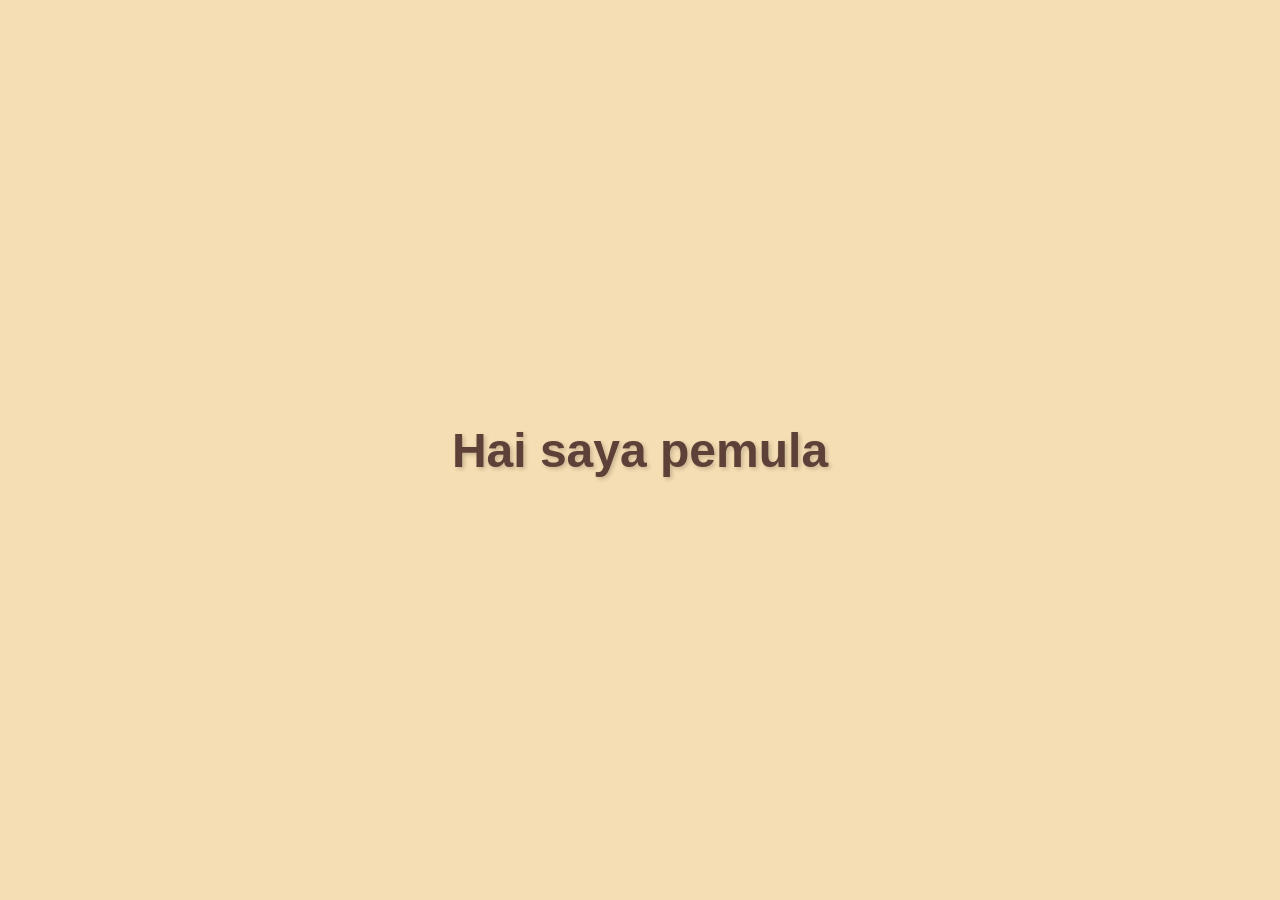
==== index.html @ 3ece633c "Add initial HTML structure with styling" ====
<!DOCTYPE html>
<html lang="id">
<head>
    <meta charset="UTF-8">
    <meta name="viewport" content="width=device-width, initial-scale=1.0">
    <title>Halaman Saya</title>
    <style>
        /* Mengatur warna latar belakang kuning pasir */
        body {
            background-color: #F5DEB3; /* Warna kuning pasir */
            font-family: Arial, sans-serif;
            display: flex;
            justify-content: center;
            align-items: center;
            height: 100vh; /* Full viewport height */
            margin: 0;
        }

        /* Gaya untuk tulisan */
        h1 {
            font-size: 3em;
            color: #5D4037; /* Warna coklat gelap agar kontras */
            text-shadow: 2px 2px 4px rgba(0,0,0,0.2);
        }
    </style>
</head>
<body>
    <h1>Hai saya pemula</h1>
</body>
</html>
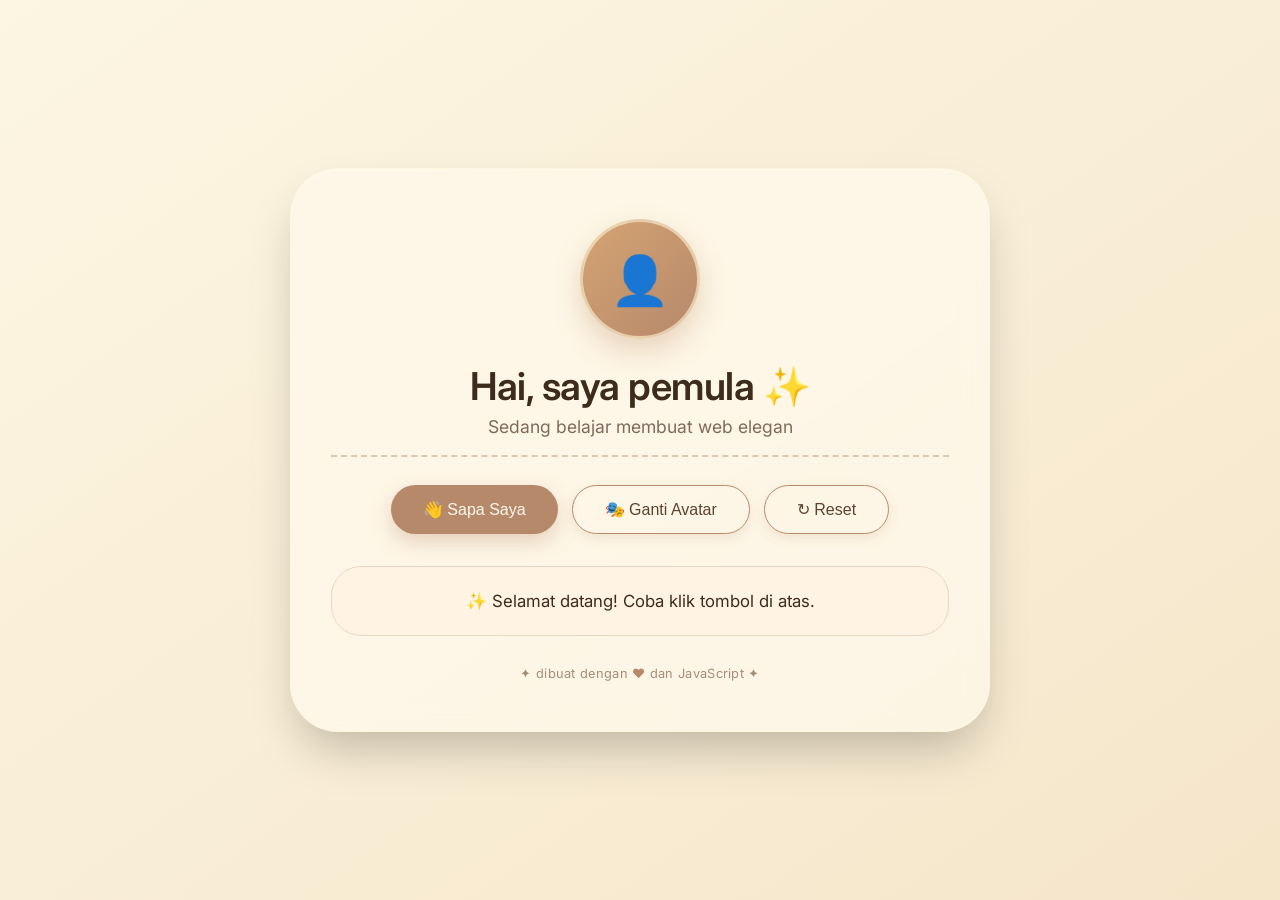
==== commit f28e2db4: "Revise index.html for portfolio presentation Updated HTML structure and styles for portfolio page." ====
--- a/index.html
+++ b/index.html
@@ -1,30 +1,252 @@
 <!DOCTYPE html>
 <html lang="id">
 <head>
-    <meta charset="UTF-8">
-    <meta name="viewport" content="width=device-width, initial-scale=1.0">
-    <title>Halaman Saya</title>
+    <meta charset="UTF-8" />
+    <meta name="viewport" content="width=device-width, initial-scale=1.0"/>
+    <title>Portofolio Saya</title>
+    <!-- Font elegan dari Google -->
+    <link href="https://fonts.googleapis.com/css2?family=Inter:opsz@14..32&display=swap" rel="stylesheet"/>
     <style>
-        /* Mengatur warna latar belakang kuning pasir */
+        /* RESET & GLOBAL */
+        * { margin: 0; padding: 0; box-sizing: border-box; }
         body {
-            background-color: #F5DEB3; /* Warna kuning pasir */
-            font-family: Arial, sans-serif;
+            font-family: 'Inter', sans-serif;
+            min-height: 100vh;
+            background: linear-gradient(145deg, #fdf6e3 0%, #f5e6ca 100%);
             display: flex;
             justify-content: center;
             align-items: center;
-            height: 100vh; /* Full viewport height */
-            margin: 0;
-        }
-
-        /* Gaya untuk tulisan */
+            padding: 20px;
+        }
+
+        /* KARTU UTAMA – elegan dengan efek kaca */
+        .card {
+            max-width: 700px;
+            width: 100%;
+            background: rgba(255, 248, 235, 0.75);
+            backdrop-filter: blur(12px);
+            -webkit-backdrop-filter: blur(12px);
+            border-radius: 48px;
+            padding: 50px 40px;
+            box-shadow: 0 25px 50px -12px rgba(0,0,0,0.25),
+                        inset 0 1px 2px rgba(255,255,240,0.6);
+            border: 1px solid rgba(255, 245, 215, 0.5);
+            text-align: center;
+            transition: transform 0.3s ease;
+        }
+        .card:hover { transform: scale(1.01); }
+
+        /* AVATAR / FOTO PROFIL */
+        .avatar {
+            width: 120px;
+            height: 120px;
+            border-radius: 50%;
+            background: linear-gradient(135deg, #d4a373, #b6896b);
+            margin: 0 auto 24px;
+            display: flex;
+            align-items: center;
+            justify-content: center;
+            font-size: 48px;
+            color: #fff;
+            box-shadow: 0 12px 28px rgba(180, 130, 90, 0.3);
+            border: 3px solid rgba(255, 245, 215, 0.6);
+            user-select: none;
+        }
+
+        /* TULISAN */
         h1 {
-            font-size: 3em;
-            color: #5D4037; /* Warna coklat gelap agar kontras */
-            text-shadow: 2px 2px 4px rgba(0,0,0,0.2);
+            font-size: 2.4rem;
+            font-weight: 600;
+            color: #3d2c1b;
+            letter-spacing: -0.5px;
+            margin-bottom: 6px;
+        }
+        .subtitle {
+            font-size: 1.1rem;
+            color: #7f6b58;
+            font-weight: 400;
+            margin-bottom: 28px;
+            border-bottom: 2px dashed #dcc7b0;
+            padding-bottom: 18px;
+        }
+
+        /* TOMBOL INTERAKTIF */
+        .btn-group {
+            display: flex;
+            flex-wrap: wrap;
+            gap: 14px;
+            justify-content: center;
+            margin-top: 10px;
+        }
+        .btn {
+            padding: 14px 32px;
+            border: none;
+            border-radius: 60px;
+            background: #dcc7b0;
+            color: #3d2c1b;
+            font-weight: 500;
+            font-size: 1rem;
+            cursor: pointer;
+            transition: all 0.25s ease;
+            box-shadow: 0 4px 12px rgba(160, 120, 80, 0.15);
+            flex: 0 1 auto;
+        }
+        .btn-primary {
+            background: #b6896b;
+            color: #fef8ed;
+            box-shadow: 0 8px 20px rgba(182, 137, 107, 0.35);
+        }
+        .btn-primary:hover {
+            background: #a07458;
+            transform: translateY(-3px);
+            box-shadow: 0 14px 28px rgba(160, 120, 80, 0.25);
+        }
+        .btn-outline {
+            background: transparent;
+            border: 1.5px solid #b6896b;
+            color: #5d4230;
+        }
+        .btn-outline:hover {
+            background: #b6896b;
+            color: #fff;
+            transform: translateY(-3px);
+        }
+
+        /* AREA RESPONS JAVASCRIPT */
+        .response-box {
+            margin-top: 32px;
+            padding: 18px 24px;
+            background: rgba(255, 242, 225, 0.6);
+            border-radius: 30px;
+            border: 1px solid #e9d6c0;
+            min-height: 70px;
+            display: flex;
+            align-items: center;
+            justify-content: center;
+            font-size: 1.05rem;
+            color: #3d2c1b;
+            transition: all 0.3s ease;
+        }
+        .response-box.highlight {
+            background: #ebd5bc;
+            border-color: #b6896b;
+            box-shadow: inset 0 2px 8px rgba(0,0,0,0.04);
+        }
+
+        /* FOOTER */
+        .footer {
+            margin-top: 30px;
+            font-size: 0.8rem;
+            color: #a58d78;
+            letter-spacing: 0.3px;
+        }
+
+        /* RESPONSIVE */
+        @media (max-width: 480px) {
+            .card { padding: 32px 20px; }
+            h1 { font-size: 1.8rem; }
+            .btn { width: 100%; }
         }
     </style>
 </head>
 <body>
-    <h1>Hai saya pemula</h1>
+
+<div class="card">
+    <!-- Avatar dengan inisial -->
+    <div class="avatar" id="avatar">👤</div>
+
+    <h1>Hai, saya pemula ✨</h1>
+    <div class="subtitle">Sedang belajar membuat web elegan</div>
+
+    <!-- Tombol – aksi JavaScript -->
+    <div class="btn-group">
+        <button class="btn btn-primary" id="sapaBtn">👋 Sapa Saya</button>
+        <button class="btn btn-outline" id="ubahAvatarBtn">🎭 Ganti Avatar</button>
+        <button class="btn btn-outline" id="resetBtn">↻ Reset</button>
+    </div>
+
+    <!-- Kotak respons dari JavaScript -->
+    <div class="response-box" id="responseBox">
+        Klik tombol di atas untuk interaksi
+    </div>
+
+    <div class="footer">
+        ✦ dibuat dengan <span style="color:#b6896b;">❤</span> dan JavaScript ✦
+    </div>
+</div>
+
+<script>
+    // ============================================================
+    //  JAVASCRIPT ELEGAN – semua interaksi di sini
+    // ============================================================
+
+    // Ambil elemen DOM
+    const avatar = document.getElementById('avatar');
+    const responseBox = document.getElementById('responseBox');
+    const sapaBtn = document.getElementById('sapaBtn');
+    const ubahAvatarBtn = document.getElementById('ubahAvatarBtn');
+    const resetBtn = document.getElementById('resetBtn');
+
+    // Data avatar (emoji)
+    const avatarList = ['👤', '😊', '🚀', '🌟', '🎨', '🧑‍💻', '🌈', '🦄'];
+    let avatarIndex = 0;
+
+    // Fungsi untuk menulis respons dengan efek elegan
+    function setResponse(text, isHighlight = true) {
+        responseBox.textContent = text;
+        if (isHighlight) {
+            responseBox.classList.add('highlight');
+        } else {
+            responseBox.classList.remove('highlight');
+        }
+    }
+
+    // ---- 1. Tombol Sapa ----
+    sapaBtn.addEventListener('click', function() {
+        const jam = new Date().getHours();
+        let sapaan = 'Halo!';
+        if (jam < 10) sapaan = 'Selamat pagi ☀️';
+        else if (jam < 15) sapaan = 'Selamat siang 🌤️';
+        else if (jam < 19) sapaan = 'Selamat sore 🌅';
+        else sapaan = 'Selamat malam 🌙';
+
+        setResponse(`${sapaan}! Senang berkenalan denganmu. Terus belajar ya! 💪`);
+    });
+
+    // ---- 2. Ganti Avatar ----
+    ubahAvatarBtn.addEventListener('click', function() {
+        avatarIndex = (avatarIndex + 1) % avatarList.length;
+        avatar.textContent = avatarList[avatarIndex];
+        setResponse(`Avatar berubah menjadi ${avatarList[avatarIndex]} ✨`, true);
+    });
+
+    // ---- 3. Reset ----
+    resetBtn.addEventListener('click', function() {
+        avatar.textContent = '👤';
+        avatarIndex = 0;
+        setResponse('Kembali ke awal. Klik tombol lain untuk interaksi.', false);
+        // Hilangkan highlight setelah 2 detik
+        setTimeout(() => {
+            responseBox.classList.remove('highlight');
+        }, 2000);
+    });
+
+    // Efek tambahan: saat hover tombol, responseBox kasih feedback halus
+    // (opsional) – biar makin elegan
+    document.querySelectorAll('.btn').forEach(btn => {
+        btn.addEventListener('mouseenter', function() {
+            this.style.transition = 'all 0.2s';
+        });
+    });
+
+    // Tampilkan pesan selamat datang saat halaman dimuat
+    window.addEventListener('load', function() {
+        setResponse('✨ Selamat datang! Coba klik tombol di atas.', false);
+        setTimeout(() => {
+            responseBox.classList.remove('highlight');
+        }, 1500);
+    });
+</script>
+
 </body>
 </html>
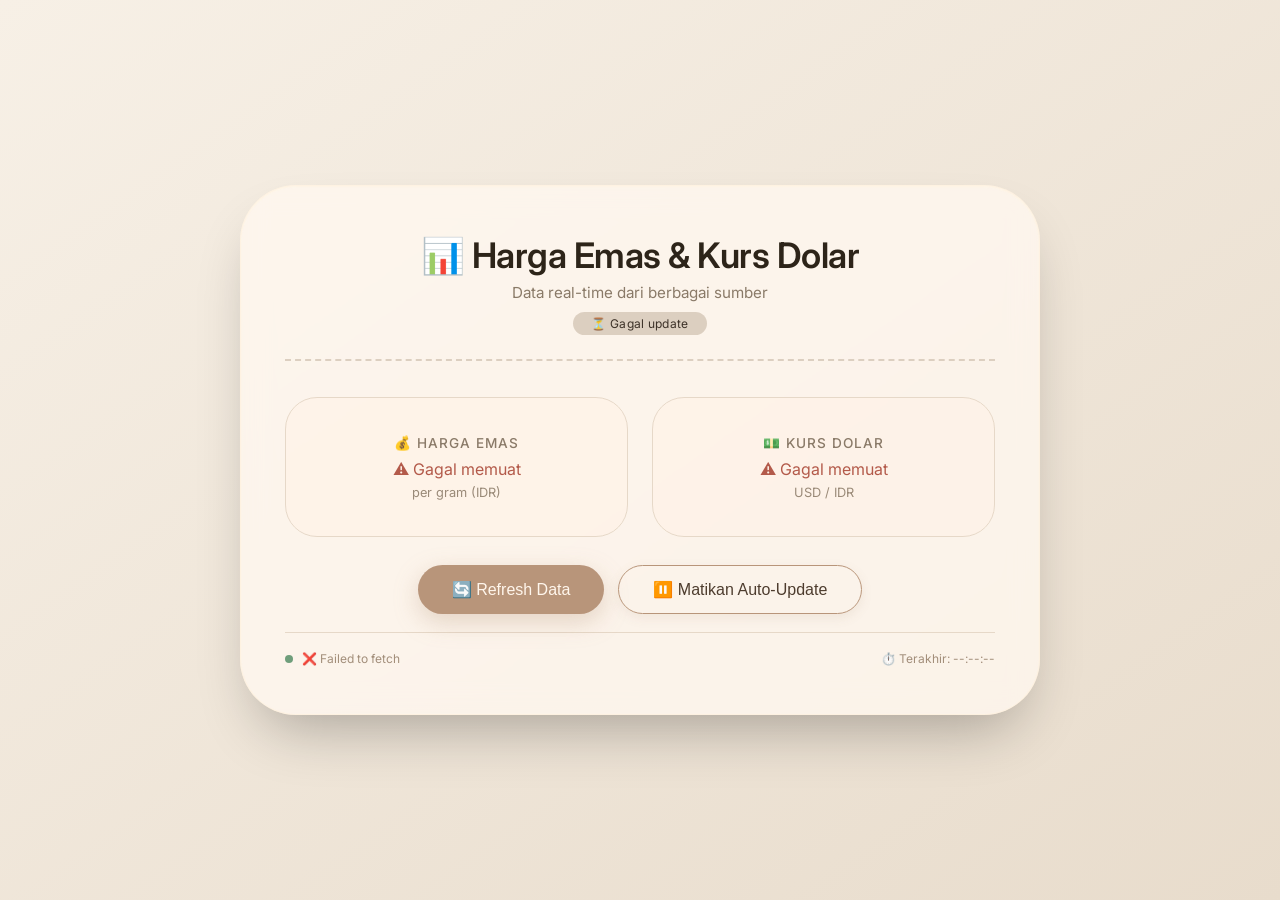
==== commit 5d4a4cf4: "Update index.html" ====
--- a/index.html
+++ b/index.html
@@ -2,251 +2,478 @@
 <html lang="id">
 <head>
     <meta charset="UTF-8" />
-    <meta name="viewport" content="width=device-width, initial-scale=1.0"/>
-    <title>Portofolio Saya</title>
-    <!-- Font elegan dari Google -->
-    <link href="https://fonts.googleapis.com/css2?family=Inter:opsz@14..32&display=swap" rel="stylesheet"/>
+    <meta name="viewport" content="width=device-width, initial-scale=1.0" />
+    <title>Harga Emas & Kurs Dolar</title>
+    <link href="https://fonts.googleapis.com/css2?family=Inter:opsz@14..32&display=swap" rel="stylesheet" />
     <style>
-        /* RESET & GLOBAL */
-        * { margin: 0; padding: 0; box-sizing: border-box; }
+        /* ===== RESET & GLOBAL ===== */
+        * {
+            margin: 0;
+            padding: 0;
+            box-sizing: border-box;
+        }
+
         body {
             font-family: 'Inter', sans-serif;
             min-height: 100vh;
-            background: linear-gradient(145deg, #fdf6e3 0%, #f5e6ca 100%);
+            background: linear-gradient(145deg, #f7f0e6 0%, #e8dccc 100%);
             display: flex;
             justify-content: center;
             align-items: center;
-            padding: 20px;
-        }
-
-        /* KARTU UTAMA – elegan dengan efek kaca */
+            padding: 24px;
+        }
+
+        /* ===== KARTU UTAMA ===== */
         .card {
-            max-width: 700px;
+            max-width: 800px;
             width: 100%;
-            background: rgba(255, 248, 235, 0.75);
-            backdrop-filter: blur(12px);
-            -webkit-backdrop-filter: blur(12px);
-            border-radius: 48px;
-            padding: 50px 40px;
-            box-shadow: 0 25px 50px -12px rgba(0,0,0,0.25),
-                        inset 0 1px 2px rgba(255,255,240,0.6);
-            border: 1px solid rgba(255, 245, 215, 0.5);
+            background: rgba(255, 248, 240, 0.78);
+            backdrop-filter: blur(14px);
+            -webkit-backdrop-filter: blur(14px);
+            border-radius: 56px;
+            padding: 48px 44px;
+            box-shadow: 0 30px 60px -20px rgba(0, 0, 0, 0.3),
+                        inset 0 1px 2px rgba(255, 245, 225, 0.7);
+            border: 1px solid rgba(255, 240, 215, 0.5);
+            transition: transform 0.35s ease;
+        }
+
+        .card:hover {
+            transform: scale(1.005);
+        }
+
+        /* ===== HEADER ===== */
+        .header {
             text-align: center;
-            transition: transform 0.3s ease;
-        }
-        .card:hover { transform: scale(1.01); }
-
-        /* AVATAR / FOTO PROFIL */
-        .avatar {
-            width: 120px;
-            height: 120px;
-            border-radius: 50%;
-            background: linear-gradient(135deg, #d4a373, #b6896b);
-            margin: 0 auto 24px;
+            margin-bottom: 36px;
+            border-bottom: 2px dashed #dccfc0;
+            padding-bottom: 24px;
+        }
+
+        .header h1 {
+            font-size: 2.2rem;
+            font-weight: 600;
+            color: #2d2419;
+            letter-spacing: -0.5px;
+        }
+
+        .header p {
+            color: #8a7a68;
+            font-size: 0.95rem;
+            margin-top: 6px;
+        }
+
+        .badge-update {
+            display: inline-block;
+            margin-top: 10px;
+            background: #dccfc0;
+            padding: 4px 18px;
+            border-radius: 40px;
+            font-size: 0.75rem;
+            color: #3d3228;
+            letter-spacing: 0.3px;
+        }
+
+        /* ===== GRID DATA ===== */
+        .grid-data {
+            display: grid;
+            grid-template-columns: 1fr 1fr;
+            gap: 24px;
+            margin-bottom: 28px;
+        }
+
+        .data-box {
+            background: rgba(255, 242, 230, 0.5);
+            border-radius: 32px;
+            padding: 28px 22px;
+            border: 1px solid #e6d8c8;
+            text-align: center;
+            transition: all 0.3s ease;
+            min-height: 140px;
             display: flex;
-            align-items: center;
+            flex-direction: column;
             justify-content: center;
-            font-size: 48px;
-            color: #fff;
-            box-shadow: 0 12px 28px rgba(180, 130, 90, 0.3);
-            border: 3px solid rgba(255, 245, 215, 0.6);
-            user-select: none;
-        }
-
-        /* TULISAN */
-        h1 {
-            font-size: 2.4rem;
-            font-weight: 600;
-            color: #3d2c1b;
-            letter-spacing: -0.5px;
-            margin-bottom: 6px;
-        }
-        .subtitle {
-            font-size: 1.1rem;
-            color: #7f6b58;
+        }
+
+        .data-box:hover {
+            background: rgba(255, 242, 230, 0.8);
+            border-color: #c4b09c;
+            transform: translateY(-4px);
+            box-shadow: 0 12px 28px rgba(160, 130, 100, 0.12);
+        }
+
+        .data-label {
+            font-size: 0.85rem;
+            text-transform: uppercase;
+            letter-spacing: 1px;
+            color: #8a7a68;
+            margin-bottom: 8px;
+            font-weight: 500;
+        }
+
+        .data-value {
+            font-size: 2.1rem;
+            font-weight: 700;
+            color: #2d2419;
+            transition: all 0.3s;
+        }
+
+        .data-value.loading {
+            opacity: 0.4;
+            animation: pulse 1.2s infinite;
+        }
+
+        .data-value.error {
+            color: #b35a4a;
+            font-size: 1rem;
             font-weight: 400;
-            margin-bottom: 28px;
-            border-bottom: 2px dashed #dcc7b0;
-            padding-bottom: 18px;
-        }
-
-        /* TOMBOL INTERAKTIF */
+        }
+
+        .data-sub {
+            font-size: 0.8rem;
+            color: #9a8a78;
+            margin-top: 6px;
+        }
+
+        /* ===== TOMBOL ===== */
         .btn-group {
             display: flex;
+            gap: 14px;
             flex-wrap: wrap;
-            gap: 14px;
             justify-content: center;
-            margin-top: 10px;
-        }
+            margin: 6px 0 18px;
+        }
+
         .btn {
-            padding: 14px 32px;
+            padding: 14px 34px;
             border: none;
             border-radius: 60px;
-            background: #dcc7b0;
-            color: #3d2c1b;
             font-weight: 500;
             font-size: 1rem;
             cursor: pointer;
             transition: all 0.25s ease;
-            box-shadow: 0 4px 12px rgba(160, 120, 80, 0.15);
+            background: #dccfc0;
+            color: #2d2419;
+            box-shadow: 0 4px 12px rgba(140, 110, 80, 0.1);
             flex: 0 1 auto;
         }
+
         .btn-primary {
-            background: #b6896b;
-            color: #fef8ed;
-            box-shadow: 0 8px 20px rgba(182, 137, 107, 0.35);
-        }
+            background: #b8957a;
+            color: #fff6ec;
+            box-shadow: 0 8px 24px rgba(184, 149, 122, 0.35);
+        }
+
         .btn-primary:hover {
-            background: #a07458;
+            background: #a07f67;
             transform: translateY(-3px);
-            box-shadow: 0 14px 28px rgba(160, 120, 80, 0.25);
-        }
+            box-shadow: 0 14px 32px rgba(160, 120, 90, 0.25);
+        }
+
         .btn-outline {
             background: transparent;
-            border: 1.5px solid #b6896b;
-            color: #5d4230;
-        }
+            border: 1.5px solid #b8957a;
+            color: #4d3c2e;
+        }
+
         .btn-outline:hover {
-            background: #b6896b;
-            color: #fff;
+            background: #b8957a;
+            color: #fff6ec;
             transform: translateY(-3px);
         }
 
-        /* AREA RESPONS JAVASCRIPT */
-        .response-box {
-            margin-top: 32px;
-            padding: 18px 24px;
-            background: rgba(255, 242, 225, 0.6);
-            border-radius: 30px;
-            border: 1px solid #e9d6c0;
-            min-height: 70px;
+        /* ===== STATUS BAR ===== */
+        .status-bar {
             display: flex;
+            justify-content: space-between;
             align-items: center;
-            justify-content: center;
-            font-size: 1.05rem;
-            color: #3d2c1b;
-            transition: all 0.3s ease;
-        }
-        .response-box.highlight {
-            background: #ebd5bc;
-            border-color: #b6896b;
-            box-shadow: inset 0 2px 8px rgba(0,0,0,0.04);
-        }
-
-        /* FOOTER */
-        .footer {
-            margin-top: 30px;
-            font-size: 0.8rem;
-            color: #a58d78;
-            letter-spacing: 0.3px;
-        }
-
-        /* RESPONSIVE */
-        @media (max-width: 480px) {
-            .card { padding: 32px 20px; }
-            h1 { font-size: 1.8rem; }
-            .btn { width: 100%; }
+            font-size: 0.75rem;
+            color: #a28e7a;
+            border-top: 1px solid #e6d8c8;
+            padding-top: 18px;
+            margin-top: 4px;
+            flex-wrap: wrap;
+            gap: 8px;
+        }
+
+        .status-dot {
+            display: inline-block;
+            width: 8px;
+            height: 8px;
+            border-radius: 50%;
+            background: #6f9e7b;
+            margin-right: 6px;
+            animation: blink 1.6s infinite;
+        }
+
+        /* ===== ANIMASI ===== */
+        @keyframes pulse {
+            0%, 100% { opacity: 0.4; }
+            50% { opacity: 0.8; }
+        }
+
+        @keyframes blink {
+            0%, 100% { opacity: 1; }
+            50% { opacity: 0.25; }
+        }
+
+        /* ===== RESPONSIVE ===== */
+        @media (max-width: 600px) {
+            .card {
+                padding: 32px 20px;
+                border-radius: 36px;
+            }
+            .header h1 {
+                font-size: 1.6rem;
+            }
+            .grid-data {
+                grid-template-columns: 1fr;
+                gap: 16px;
+            }
+            .data-value {
+                font-size: 1.7rem;
+            }
+            .btn {
+                width: 100%;
+                padding: 14px 20px;
+            }
+            .status-bar {
+                flex-direction: column;
+                align-items: flex-start;
+                gap: 4px;
+            }
+        }
+
+        @media (max-width: 400px) {
+            .card {
+                padding: 24px 16px;
+            }
+            .data-box {
+                padding: 20px 16px;
+                min-height: 110px;
+            }
+            .data-value {
+                font-size: 1.4rem;
+            }
         }
     </style>
 </head>
 <body>
 
-<div class="card">
-    <!-- Avatar dengan inisial -->
-    <div class="avatar" id="avatar">👤</div>
-
-    <h1>Hai, saya pemula ✨</h1>
-    <div class="subtitle">Sedang belajar membuat web elegan</div>
-
-    <!-- Tombol – aksi JavaScript -->
-    <div class="btn-group">
-        <button class="btn btn-primary" id="sapaBtn">👋 Sapa Saya</button>
-        <button class="btn btn-outline" id="ubahAvatarBtn">🎭 Ganti Avatar</button>
-        <button class="btn btn-outline" id="resetBtn">↻ Reset</button>
+    <div class="card">
+
+        <!-- ===== HEADER ===== -->
+        <div class="header">
+            <h1>📊 Harga Emas & Kurs Dolar</h1>
+            <p>Data real-time dari berbagai sumber</p>
+            <span class="badge-update" id="lastUpdate">⏳ Memuat data...</span>
+        </div>
+
+        <!-- ===== GRID DATA ===== -->
+        <div class="grid-data">
+            <!-- Emas -->
+            <div class="data-box">
+                <div class="data-label">💰 Harga Emas</div>
+                <div class="data-value loading" id="emasValue">Memuat...</div>
+                <div class="data-sub" id="emasSub">per gram (IDR)</div>
+            </div>
+
+            <!-- Dolar -->
+            <div class="data-box">
+                <div class="data-label">💵 Kurs Dolar</div>
+                <div class="data-value loading" id="dolarValue">Memuat...</div>
+                <div class="data-sub" id="dolarSub">USD / IDR</div>
+            </div>
+        </div>
+
+        <!-- ===== TOMBOL ===== -->
+        <div class="btn-group">
+            <button class="btn btn-primary" id="refreshBtn">🔄 Refresh Data</button>
+            <button class="btn btn-outline" id="toggleAutoBtn">⏸️ Matikan Auto-Update</button>
+        </div>
+
+        <!-- ===== STATUS BAR ===== -->
+        <div class="status-bar">
+            <span>
+                <span class="status-dot"></span>
+                <span id="statusText">Siap mengambil data...</span>
+            </span>
+            <span id="timestampDisplay">⏱️ Terakhir: --:--:--</span>
+        </div>
+
     </div>
 
-    <!-- Kotak respons dari JavaScript -->
-    <div class="response-box" id="responseBox">
-        Klik tombol di atas untuk interaksi
-    </div>
-
-    <div class="footer">
-        ✦ dibuat dengan <span style="color:#b6896b;">❤</span> dan JavaScript ✦
-    </div>
-</div>
-
-<script>
-    // ============================================================
-    //  JAVASCRIPT ELEGAN – semua interaksi di sini
-    // ============================================================
-
-    // Ambil elemen DOM
-    const avatar = document.getElementById('avatar');
-    const responseBox = document.getElementById('responseBox');
-    const sapaBtn = document.getElementById('sapaBtn');
-    const ubahAvatarBtn = document.getElementById('ubahAvatarBtn');
-    const resetBtn = document.getElementById('resetBtn');
-
-    // Data avatar (emoji)
-    const avatarList = ['👤', '😊', '🚀', '🌟', '🎨', '🧑‍💻', '🌈', '🦄'];
-    let avatarIndex = 0;
-
-    // Fungsi untuk menulis respons dengan efek elegan
-    function setResponse(text, isHighlight = true) {
-        responseBox.textContent = text;
-        if (isHighlight) {
-            responseBox.classList.add('highlight');
-        } else {
-            responseBox.classList.remove('highlight');
-        }
-    }
-
-    // ---- 1. Tombol Sapa ----
-    sapaBtn.addEventListener('click', function() {
-        const jam = new Date().getHours();
-        let sapaan = 'Halo!';
-        if (jam < 10) sapaan = 'Selamat pagi ☀️';
-        else if (jam < 15) sapaan = 'Selamat siang 🌤️';
-        else if (jam < 19) sapaan = 'Selamat sore 🌅';
-        else sapaan = 'Selamat malam 🌙';
-
-        setResponse(`${sapaan}! Senang berkenalan denganmu. Terus belajar ya! 💪`);
-    });
-
-    // ---- 2. Ganti Avatar ----
-    ubahAvatarBtn.addEventListener('click', function() {
-        avatarIndex = (avatarIndex + 1) % avatarList.length;
-        avatar.textContent = avatarList[avatarIndex];
-        setResponse(`Avatar berubah menjadi ${avatarList[avatarIndex]} ✨`, true);
-    });
-
-    // ---- 3. Reset ----
-    resetBtn.addEventListener('click', function() {
-        avatar.textContent = '👤';
-        avatarIndex = 0;
-        setResponse('Kembali ke awal. Klik tombol lain untuk interaksi.', false);
-        // Hilangkan highlight setelah 2 detik
-        setTimeout(() => {
-            responseBox.classList.remove('highlight');
-        }, 2000);
-    });
-
-    // Efek tambahan: saat hover tombol, responseBox kasih feedback halus
-    // (opsional) – biar makin elegan
-    document.querySelectorAll('.btn').forEach(btn => {
-        btn.addEventListener('mouseenter', function() {
-            this.style.transition = 'all 0.2s';
+    <script>
+        // ================================================================
+        //  JAVASCRIPT LENGKAP – FETCH DATA + AUTO UPDATE + UI ELEGAN
+        // ================================================================
+
+        // ---- DOM ELEMEN ----
+        const emasValue = document.getElementById('emasValue');
+        const emasSub = document.getElementById('emasSub');
+        const dolarValue = document.getElementById('dolarValue');
+        const dolarSub = document.getElementById('dolarSub');
+        const lastUpdate = document.getElementById('lastUpdate');
+        const statusText = document.getElementById('statusText');
+        const timestampDisplay = document.getElementById('timestampDisplay');
+        const refreshBtn = document.getElementById('refreshBtn');
+        const toggleAutoBtn = document.getElementById('toggleAutoBtn');
+
+        // ---- STATE ----
+        let autoUpdate = true;
+        let autoInterval = null;
+        let isFetching = false;
+
+        // ---- FORMAT ANGKA ----
+        function formatRupiah(angka) {
+            if (angka === null || angka === undefined || isNaN(angka)) return 'Tidak tersedia';
+            return 'Rp ' + Math.round(angka).toLocaleString('id-ID');
+        }
+
+        function formatDolar(angka) {
+            if (angka === null || angka === undefined || isNaN(angka)) return 'Tidak tersedia';
+            return 'Rp ' + angka.toLocaleString('id-ID', { minimumFractionDigits: 2, maximumFractionDigits: 2 });
+        }
+
+        // ---- AMBIL DATA DARI API ----
+        async function fetchData() {
+            if (isFetching) return;
+            isFetching = true;
+
+            // Tampilkan loading
+            emasValue.className = 'data-value loading';
+            dolarValue.className = 'data-value loading';
+            emasValue.textContent = '⏳ Memuat...';
+            dolarValue.textContent = '⏳ Memuat...';
+            statusText.textContent = '🔄 Mengambil data...';
+
+            try {
+                // 🔥 Jalankan kedua API secara paralel
+                const [emasResponse, dolarResponse] = await Promise.all([
+                    fetch('https://GoldPrice.Today/api.php?data=live'),
+                    fetch('https://api.exchangerate.fun/latest?base=USD')
+                ]);
+
+                if (!emasResponse.ok || !dolarResponse.ok) {
+                    throw new Error('Gagal mengambil data dari server');
+                }
+
+                const emasData = await emasResponse.json();
+                const dolarData = await dolarResponse.json();
+
+                // ---- Proses Harga Emas ----
+                let hargaEmas = null;
+                let hargaEmasInIDR = null;
+
+                // Coba ambil dari field IDR atau USD lalu konversi ke IDR
+                if (emasData.IDR && emasData.IDR.gold_price) {
+                    hargaEmasInIDR = emasData.IDR.gold_price;
+                } else if (emasData.USD && emasData.USD.gold_price) {
+                    // Kalau cuma USD, konversi pakai kurs yang kita punya
+                    const kursIDR = dolarData.rates?.IDR || 15000; // fallback
+                    hargaEmasInIDR = emasData.USD.gold_price * kursIDR;
+                } else {
+                    // Coba cari field gold_price di mana saja
+                    for (const key in emasData) {
+                        if (emasData[key]?.gold_price) {
+                            hargaEmasInIDR = emasData[key].gold_price;
+                            break;
+                        }
+                    }
+                }
+
+                if (hargaEmasInIDR) {
+                    emasValue.className = 'data-value';
+                    emasValue.textContent = formatRupiah(hargaEmasInIDR);
+                    emasSub.textContent = 'per gram (IDR)';
+                } else {
+                    throw new Error('Format data emas tidak dikenali');
+                }
+
+                // ---- Proses Kurs Dolar ----
+                const kursIDR = dolarData.rates?.IDR;
+                if (kursIDR) {
+                    dolarValue.className = 'data-value';
+                    dolarValue.textContent = formatDolar(kursIDR);
+                    dolarSub.textContent = '1 USD = ' + formatRupiah(kursIDR);
+                } else {
+                    throw new Error('Kurs dolar tidak tersedia');
+                }
+
+                // ---- Update status ----
+                const now = new Date();
+                const waktu = now.toLocaleTimeString('id-ID', { hour: '2-digit', minute: '2-digit', second: '2-digit' });
+                timestampDisplay.textContent = '⏱️ Terakhir: ' + waktu;
+                lastUpdate.textContent = '✅ Update: ' + waktu;
+                statusText.textContent = '✅ Data berhasil dimuat';
+
+            } catch (error) {
+                console.error('Error:', error);
+                emasValue.className = 'data-value error';
+                dolarValue.className = 'data-value error';
+                emasValue.textContent = '⚠️ Gagal memuat';
+                dolarValue.textContent = '⚠️ Gagal memuat';
+                statusText.textContent = '❌ ' + error.message;
+                lastUpdate.textContent = '⏳ Gagal update';
+            } finally {
+                isFetching = false;
+            }
+        }
+
+        // ---- AUTO UPDATE ----
+        function startAutoUpdate() {
+            if (autoInterval) clearInterval(autoInterval);
+            autoInterval = setInterval(() => {
+                if (autoUpdate) {
+                    fetchData();
+                }
+            }, 60000); // Update tiap 60 detik
+        }
+
+        function toggleAutoUpdate() {
+            autoUpdate = !autoUpdate;
+            if (autoUpdate) {
+                toggleAutoBtn.textContent = '⏸️ Matikan Auto-Update';
+                toggleAutoBtn.classList.remove('btn-primary');
+                toggleAutoBtn.classList.add('btn-outline');
+                statusText.textContent = '🔄 Auto-update aktif (60 detik)';
+                startAutoUpdate();
+            } else {
+                toggleAutoBtn.textContent = '▶️ Aktifkan Auto-Update';
+                toggleAutoBtn.classList.remove('btn-outline');
+                toggleAutoBtn.classList.add('btn-primary');
+                statusText.textContent = '⏸️ Auto-update dimatikan';
+                if (autoInterval) {
+                    clearInterval(autoInterval);
+                    autoInterval = null;
+                }
+            }
+        }
+
+        // ---- EVENT LISTENER ----
+        refreshBtn.addEventListener('click', function() {
+            fetchData();
         });
-    });
-
-    // Tampilkan pesan selamat datang saat halaman dimuat
-    window.addEventListener('load', function() {
-        setResponse('✨ Selamat datang! Coba klik tombol di atas.', false);
-        setTimeout(() => {
-            responseBox.classList.remove('highlight');
-        }, 1500);
-    });
-</script>
+
+        toggleAutoBtn.addEventListener('click', toggleAutoUpdate);
+
+        // ---- LOAD PERTAMA ----
+        fetchData();
+        startAutoUpdate();
+
+        // ---- TAMPILAN AWAL ----
+        toggleAutoBtn.textContent = '⏸️ Matikan Auto-Update';
+        toggleAutoBtn.classList.remove('btn-primary');
+        toggleAutoBtn.classList.add('btn-outline');
+
+        // ---- HANDLE ERROR JIKA NETWORK OFFLINE ----
+        window.addEventListener('online', function() {
+            statusText.textContent = '📶 Kembali online, refresh data...';
+            fetchData();
+        });
+
+        console.log('✅ Halaman siap! Data akan update otomatis tiap 60 detik.');
+    </script>
 
 </body>
 </html>
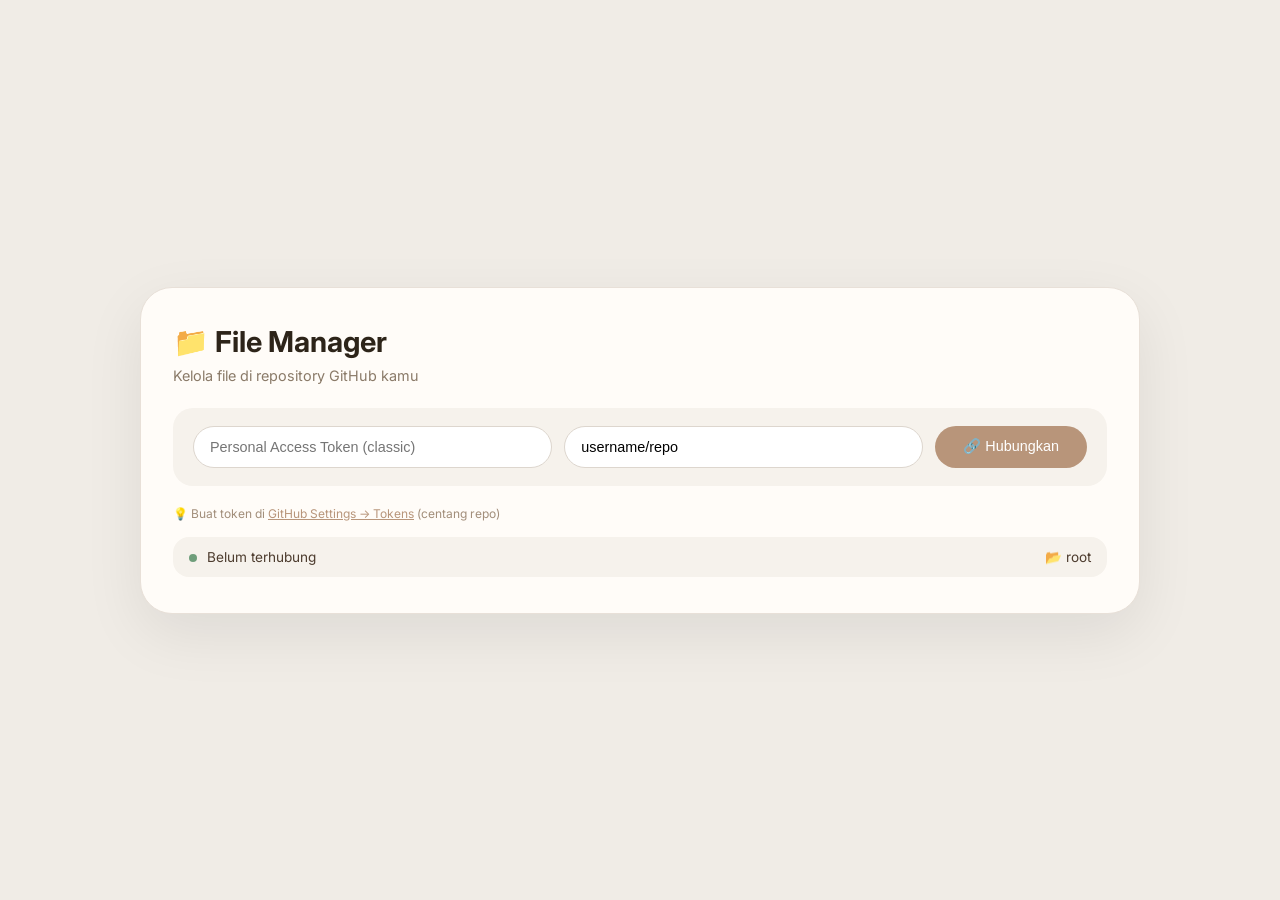
==== commit 403bcfd3: "Refactor HTML for File Manager interface Updated the title and modified styles for layout and button" ====
--- a/index.html
+++ b/index.html
@@ -3,200 +3,167 @@
 <head>
     <meta charset="UTF-8" />
     <meta name="viewport" content="width=device-width, initial-scale=1.0" />
-    <title>Harga Emas & Kurs Dolar</title>
+    <title>File Manager - GitHub</title>
     <link href="https://fonts.googleapis.com/css2?family=Inter:opsz@14..32&display=swap" rel="stylesheet" />
     <style>
-        /* ===== RESET & GLOBAL ===== */
-        * {
-            margin: 0;
-            padding: 0;
-            box-sizing: border-box;
-        }
-
+        /* ===== RESET ===== */
+        * { margin: 0; padding: 0; box-sizing: border-box; }
         body {
             font-family: 'Inter', sans-serif;
+            background: #f0ece6;
             min-height: 100vh;
-            background: linear-gradient(145deg, #f7f0e6 0%, #e8dccc 100%);
             display: flex;
             justify-content: center;
             align-items: center;
-            padding: 24px;
-        }
-
-        /* ===== KARTU UTAMA ===== */
-        .card {
-            max-width: 800px;
+            padding: 20px;
+        }
+        .container {
+            max-width: 1000px;
             width: 100%;
-            background: rgba(255, 248, 240, 0.78);
-            backdrop-filter: blur(14px);
-            -webkit-backdrop-filter: blur(14px);
-            border-radius: 56px;
-            padding: 48px 44px;
-            box-shadow: 0 30px 60px -20px rgba(0, 0, 0, 0.3),
-                        inset 0 1px 2px rgba(255, 245, 225, 0.7);
-            border: 1px solid rgba(255, 240, 215, 0.5);
-            transition: transform 0.35s ease;
-        }
-
-        .card:hover {
-            transform: scale(1.005);
-        }
-
-        /* ===== HEADER ===== */
-        .header {
-            text-align: center;
-            margin-bottom: 36px;
-            border-bottom: 2px dashed #dccfc0;
-            padding-bottom: 24px;
-        }
-
-        .header h1 {
-            font-size: 2.2rem;
-            font-weight: 600;
+            background: #fffcf8;
+            border-radius: 32px;
+            padding: 36px 32px;
+            box-shadow: 0 20px 60px rgba(0,0,0,0.08);
+            border: 1px solid #e8e0d8;
+        }
+        h1 {
+            font-size: 1.8rem;
             color: #2d2419;
-            letter-spacing: -0.5px;
-        }
-
-        .header p {
+            margin-bottom: 8px;
+        }
+        .subtitle {
             color: #8a7a68;
-            font-size: 0.95rem;
-            margin-top: 6px;
-        }
-
-        .badge-update {
-            display: inline-block;
-            margin-top: 10px;
-            background: #dccfc0;
-            padding: 4px 18px;
+            font-size: 0.9rem;
+            margin-bottom: 24px;
+        }
+        .form-row {
+            display: flex;
+            flex-wrap: wrap;
+            gap: 12px;
+            margin-bottom: 20px;
+            background: #f6f2ec;
+            padding: 18px 20px;
+            border-radius: 20px;
+        }
+        .form-row input, .form-row select {
+            flex: 1;
+            min-width: 150px;
+            padding: 12px 16px;
+            border: 1px solid #ddd6ce;
             border-radius: 40px;
-            font-size: 0.75rem;
-            color: #3d3228;
-            letter-spacing: 0.3px;
-        }
-
-        /* ===== GRID DATA ===== */
-        .grid-data {
-            display: grid;
-            grid-template-columns: 1fr 1fr;
-            gap: 24px;
-            margin-bottom: 28px;
-        }
-
-        .data-box {
-            background: rgba(255, 242, 230, 0.5);
-            border-radius: 32px;
-            padding: 28px 22px;
-            border: 1px solid #e6d8c8;
-            text-align: center;
-            transition: all 0.3s ease;
-            min-height: 140px;
-            display: flex;
-            flex-direction: column;
-            justify-content: center;
-        }
-
-        .data-box:hover {
-            background: rgba(255, 242, 230, 0.8);
-            border-color: #c4b09c;
-            transform: translateY(-4px);
-            box-shadow: 0 12px 28px rgba(160, 130, 100, 0.12);
-        }
-
-        .data-label {
-            font-size: 0.85rem;
-            text-transform: uppercase;
-            letter-spacing: 1px;
-            color: #8a7a68;
-            margin-bottom: 8px;
+            font-size: 0.9rem;
+            background: #fff;
+            outline: none;
+            transition: 0.2s;
+        }
+        .form-row input:focus, .form-row select:focus {
+            border-color: #b8957a;
+            box-shadow: 0 0 0 3px rgba(184,149,122,0.15);
+        }
+        .btn {
+            padding: 12px 28px;
+            border: none;
+            border-radius: 40px;
             font-weight: 500;
-        }
-
-        .data-value {
-            font-size: 2.1rem;
-            font-weight: 700;
-            color: #2d2419;
-            transition: all 0.3s;
-        }
-
-        .data-value.loading {
-            opacity: 0.4;
-            animation: pulse 1.2s infinite;
-        }
-
-        .data-value.error {
-            color: #b35a4a;
-            font-size: 1rem;
-            font-weight: 400;
-        }
-
-        .data-sub {
-            font-size: 0.8rem;
-            color: #9a8a78;
-            margin-top: 6px;
-        }
-
-        /* ===== TOMBOL ===== */
-        .btn-group {
-            display: flex;
-            gap: 14px;
-            flex-wrap: wrap;
-            justify-content: center;
-            margin: 6px 0 18px;
-        }
-
-        .btn {
-            padding: 14px 34px;
-            border: none;
-            border-radius: 60px;
-            font-weight: 500;
-            font-size: 1rem;
+            font-size: 0.9rem;
             cursor: pointer;
-            transition: all 0.25s ease;
+            transition: 0.25s;
             background: #dccfc0;
             color: #2d2419;
-            box-shadow: 0 4px 12px rgba(140, 110, 80, 0.1);
-            flex: 0 1 auto;
-        }
-
+        }
         .btn-primary {
             background: #b8957a;
-            color: #fff6ec;
-            box-shadow: 0 8px 24px rgba(184, 149, 122, 0.35);
-        }
-
+            color: #fff;
+        }
         .btn-primary:hover {
             background: #a07f67;
-            transform: translateY(-3px);
-            box-shadow: 0 14px 32px rgba(160, 120, 90, 0.25);
-        }
-
+            transform: translateY(-2px);
+        }
+        .btn-danger {
+            background: #d47a7a;
+            color: #fff;
+        }
+        .btn-danger:hover {
+            background: #b86161;
+            transform: translateY(-2px);
+        }
         .btn-outline {
             background: transparent;
             border: 1.5px solid #b8957a;
             color: #4d3c2e;
         }
-
         .btn-outline:hover {
             background: #b8957a;
-            color: #fff6ec;
-            transform: translateY(-3px);
-        }
-
-        /* ===== STATUS BAR ===== */
-        .status-bar {
+            color: #fff;
+        }
+        .btn-success {
+            background: #6f9e7b;
+            color: #fff;
+        }
+        .btn-success:hover {
+            background: #5a8465;
+            transform: translateY(-2px);
+        }
+        .file-list {
+            margin-top: 16px;
+            border: 1px solid #e8e0d8;
+            border-radius: 20px;
+            overflow: hidden;
+        }
+        .file-item {
             display: flex;
             justify-content: space-between;
             align-items: center;
-            font-size: 0.75rem;
-            color: #a28e7a;
-            border-top: 1px solid #e6d8c8;
-            padding-top: 18px;
-            margin-top: 4px;
+            padding: 14px 20px;
+            border-bottom: 1px solid #f0ece6;
+            background: #fff;
+            transition: 0.15s;
             flex-wrap: wrap;
             gap: 8px;
         }
-
-        .status-dot {
+        .file-item:last-child { border-bottom: none; }
+        .file-item:hover { background: #faf7f2; }
+        .file-icon { font-size: 1.3rem; margin-right: 12px; }
+        .file-name {
+            font-weight: 500;
+            color: #2d2419;
+            word-break: break-all;
+            flex: 1;
+            min-width: 120px;
+        }
+        .file-size {
+            color: #8a7a68;
+            font-size: 0.8rem;
+            margin: 0 12px;
+        }
+        .file-actions {
+            display: flex;
+            gap: 6px;
+            flex-wrap: wrap;
+        }
+        .file-actions .btn {
+            padding: 6px 14px;
+            font-size: 0.75rem;
+        }
+        .empty-state {
+            text-align: center;
+            padding: 40px;
+            color: #a28e7a;
+            font-size: 0.95rem;
+        }
+        .status-bar {
+            margin-top: 16px;
+            padding: 12px 16px;
+            background: #f6f2ec;
+            border-radius: 16px;
+            font-size: 0.85rem;
+            color: #4d3c2e;
+            display: flex;
+            justify-content: space-between;
+            flex-wrap: wrap;
+            gap: 8px;
+        }
+        .status-bar .dot {
             display: inline-block;
             width: 8px;
             height: 8px;
@@ -205,275 +172,528 @@
             margin-right: 6px;
             animation: blink 1.6s infinite;
         }
-
-        /* ===== ANIMASI ===== */
-        @keyframes pulse {
-            0%, 100% { opacity: 0.4; }
-            50% { opacity: 0.8; }
-        }
-
         @keyframes blink {
             0%, 100% { opacity: 1; }
-            50% { opacity: 0.25; }
-        }
-
-        /* ===== RESPONSIVE ===== */
+            50% { opacity: 0.2; }
+        }
+        .modal-overlay {
+            display: none;
+            position: fixed;
+            top: 0; left: 0; width: 100%; height: 100%;
+            background: rgba(0,0,0,0.4);
+            backdrop-filter: blur(6px);
+            z-index: 999;
+            justify-content: center;
+            align-items: center;
+        }
+        .modal-overlay.active { display: flex; }
+        .modal-box {
+            background: #fffcf8;
+            border-radius: 32px;
+            padding: 32px 36px;
+            max-width: 500px;
+            width: 90%;
+            box-shadow: 0 30px 60px rgba(0,0,0,0.2);
+        }
+        .modal-box h3 { margin-bottom: 16px; color: #2d2419; }
+        .modal-box input { width: 100%; padding: 12px 16px; border: 1px solid #ddd6ce; border-radius: 40px; margin-bottom: 16px; }
+        .modal-box .btn-group { display: flex; gap: 10px; justify-content: flex-end; }
+        .loading-spinner {
+            display: inline-block;
+            width: 20px;
+            height: 20px;
+            border: 3px solid #ddd6ce;
+            border-top-color: #b8957a;
+            border-radius: 50%;
+            animation: spin 0.8s linear infinite;
+            margin-right: 10px;
+            vertical-align: middle;
+        }
+        @keyframes spin { to { transform: rotate(360deg); } }
+        .token-hint {
+            font-size: 0.75rem;
+            color: #a28e7a;
+            margin-top: 4px;
+        }
+        .token-hint a { color: #b8957a; }
         @media (max-width: 600px) {
-            .card {
-                padding: 32px 20px;
-                border-radius: 36px;
-            }
-            .header h1 {
-                font-size: 1.6rem;
-            }
-            .grid-data {
-                grid-template-columns: 1fr;
-                gap: 16px;
-            }
-            .data-value {
-                font-size: 1.7rem;
-            }
-            .btn {
-                width: 100%;
-                padding: 14px 20px;
-            }
-            .status-bar {
-                flex-direction: column;
-                align-items: flex-start;
-                gap: 4px;
-            }
-        }
-
-        @media (max-width: 400px) {
-            .card {
-                padding: 24px 16px;
-            }
-            .data-box {
-                padding: 20px 16px;
-                min-height: 110px;
-            }
-            .data-value {
-                font-size: 1.4rem;
-            }
+            .container { padding: 20px 16px; }
+            .form-row { flex-direction: column; }
+            .file-item { flex-direction: column; align-items: stretch; }
+            .file-actions { justify-content: flex-start; }
         }
     </style>
 </head>
 <body>
 
-    <div class="card">
-
-        <!-- ===== HEADER ===== -->
-        <div class="header">
-            <h1>📊 Harga Emas & Kurs Dolar</h1>
-            <p>Data real-time dari berbagai sumber</p>
-            <span class="badge-update" id="lastUpdate">⏳ Memuat data...</span>
+<div class="container" id="app">
+
+    <h1>📁 File Manager</h1>
+    <div class="subtitle">Kelola file di repository GitHub kamu</div>
+
+    <!-- ===== SETUP TOKEN & REPO ===== -->
+    <div class="form-row" id="setupRow">
+        <input type="text" id="tokenInput" placeholder="Personal Access Token (classic)" />
+        <input type="text" id="repoInput" placeholder="username/repo" value="username/repo" />
+        <button class="btn btn-primary" id="connectBtn">🔗 Hubungkan</button>
+    </div>
+    <div class="token-hint">
+        💡 Buat token di <a href="https://github.com/settings/tokens" target="_blank">GitHub Settings → Tokens</a> (centang repo)
+    </div>
+
+    <!-- ===== TOMBOL AKSI ===== -->
+    <div class="form-row" id="actionRow" style="display:none;">
+        <input type="file" id="fileUpload" style="flex:1; padding: 8px; border: none;" />
+        <button class="btn btn-success" id="uploadBtn">⬆ Upload</button>
+        <button class="btn btn-outline" id="refreshBtn">🔄 Refresh</button>
+        <button class="btn btn-danger" id="disconnectBtn">✕ Putus</button>
+    </div>
+
+    <!-- ===== DAFTAR FILE ===== -->
+    <div id="fileListContainer" style="display:none;">
+        <div class="file-list" id="fileList">
+            <div class="empty-state">📭 Belum ada file. Upload file atau refresh.</div>
         </div>
-
-        <!-- ===== GRID DATA ===== -->
-        <div class="grid-data">
-            <!-- Emas -->
-            <div class="data-box">
-                <div class="data-label">💰 Harga Emas</div>
-                <div class="data-value loading" id="emasValue">Memuat...</div>
-                <div class="data-sub" id="emasSub">per gram (IDR)</div>
-            </div>
-
-            <!-- Dolar -->
-            <div class="data-box">
-                <div class="data-label">💵 Kurs Dolar</div>
-                <div class="data-value loading" id="dolarValue">Memuat...</div>
-                <div class="data-sub" id="dolarSub">USD / IDR</div>
+    </div>
+
+    <!-- ===== STATUS ===== -->
+    <div class="status-bar" id="statusBar">
+        <span><span class="dot"></span> <span id="statusText">Belum terhubung</span></span>
+        <span id="pathDisplay">📂 root</span>
+    </div>
+
+    <!-- ===== MODAL RENAME ===== -->
+    <div class="modal-overlay" id="renameModal">
+        <div class="modal-box">
+            <h3>✏️ Ubah Nama File</h3>
+            <input type="text" id="renameInput" placeholder="Nama baru" />
+            <div class="btn-group">
+                <button class="btn btn-outline" id="renameCancel">Batal</button>
+                <button class="btn btn-primary" id="renameConfirm">Simpan</button>
             </div>
         </div>
-
-        <!-- ===== TOMBOL ===== -->
-        <div class="btn-group">
-            <button class="btn btn-primary" id="refreshBtn">🔄 Refresh Data</button>
-            <button class="btn btn-outline" id="toggleAutoBtn">⏸️ Matikan Auto-Update</button>
+    </div>
+
+    <!-- ===== MODAL DELETE KONFIRMASI ===== -->
+    <div class="modal-overlay" id="deleteModal">
+        <div class="modal-box">
+            <h3>⚠️ Hapus File?</h3>
+            <p style="color:#5d4a3a; margin-bottom: 16px;" id="deleteFileName"></p>
+            <div class="btn-group">
+                <button class="btn btn-outline" id="deleteCancel">Batal</button>
+                <button class="btn btn-danger" id="deleteConfirm">Hapus</button>
+            </div>
         </div>
-
-        <!-- ===== STATUS BAR ===== -->
-        <div class="status-bar">
-            <span>
-                <span class="status-dot"></span>
-                <span id="statusText">Siap mengambil data...</span>
-            </span>
-            <span id="timestampDisplay">⏱️ Terakhir: --:--:--</span>
-        </div>
-
     </div>
 
-    <script>
-        // ================================================================
-        //  JAVASCRIPT LENGKAP – FETCH DATA + AUTO UPDATE + UI ELEGAN
-        // ================================================================
-
-        // ---- DOM ELEMEN ----
-        const emasValue = document.getElementById('emasValue');
-        const emasSub = document.getElementById('emasSub');
-        const dolarValue = document.getElementById('dolarValue');
-        const dolarSub = document.getElementById('dolarSub');
-        const lastUpdate = document.getElementById('lastUpdate');
-        const statusText = document.getElementById('statusText');
-        const timestampDisplay = document.getElementById('timestampDisplay');
-        const refreshBtn = document.getElementById('refreshBtn');
-        const toggleAutoBtn = document.getElementById('toggleAutoBtn');
-
-        // ---- STATE ----
-        let autoUpdate = true;
-        let autoInterval = null;
-        let isFetching = false;
-
-        // ---- FORMAT ANGKA ----
-        function formatRupiah(angka) {
-            if (angka === null || angka === undefined || isNaN(angka)) return 'Tidak tersedia';
-            return 'Rp ' + Math.round(angka).toLocaleString('id-ID');
-        }
-
-        function formatDolar(angka) {
-            if (angka === null || angka === undefined || isNaN(angka)) return 'Tidak tersedia';
-            return 'Rp ' + angka.toLocaleString('id-ID', { minimumFractionDigits: 2, maximumFractionDigits: 2 });
-        }
-
-        // ---- AMBIL DATA DARI API ----
-        async function fetchData() {
-            if (isFetching) return;
-            isFetching = true;
-
-            // Tampilkan loading
-            emasValue.className = 'data-value loading';
-            dolarValue.className = 'data-value loading';
-            emasValue.textContent = '⏳ Memuat...';
-            dolarValue.textContent = '⏳ Memuat...';
-            statusText.textContent = '🔄 Mengambil data...';
-
-            try {
-                // 🔥 Jalankan kedua API secara paralel
-                const [emasResponse, dolarResponse] = await Promise.all([
-                    fetch('https://GoldPrice.Today/api.php?data=live'),
-                    fetch('https://api.exchangerate.fun/latest?base=USD')
-                ]);
-
-                if (!emasResponse.ok || !dolarResponse.ok) {
-                    throw new Error('Gagal mengambil data dari server');
+</div>
+
+<script>
+    // ================================================================
+    //  FILE MANAGER – GitHub API
+    // ================================================================
+
+    // ---- DOM ELEMEN ----
+    const tokenInput = document.getElementById('tokenInput');
+    const repoInput = document.getElementById('repoInput');
+    const connectBtn = document.getElementById('connectBtn');
+    const disconnectBtn = document.getElementById('disconnectBtn');
+    const refreshBtn = document.getElementById('refreshBtn');
+    const uploadBtn = document.getElementById('uploadBtn');
+    const fileUpload = document.getElementById('fileUpload');
+    const fileList = document.getElementById('fileList');
+    const fileListContainer = document.getElementById('fileListContainer');
+    const statusText = document.getElementById('statusText');
+    const pathDisplay = document.getElementById('pathDisplay');
+    const actionRow = document.getElementById('actionRow');
+    const setupRow = document.getElementById('setupRow');
+
+    // Modal
+    const renameModal = document.getElementById('renameModal');
+    const renameInput = document.getElementById('renameInput');
+    const renameCancel = document.getElementById('renameCancel');
+    const renameConfirm = document.getElementById('renameConfirm');
+    const deleteModal = document.getElementById('deleteModal');
+    const deleteFileName = document.getElementById('deleteFileName');
+    const deleteCancel = document.getElementById('deleteCancel');
+    const deleteConfirm = document.getElementById('deleteConfirm');
+
+    // ---- STATE ----
+    let token = '';
+    let repo = '';
+    let currentPath = '';
+    let renameTarget = null;
+    let deleteTarget = null;
+
+    // ---- SIMPAN TOKEN DI LOCALSTORAGE ----
+    function loadSettings() {
+        token = localStorage.getItem('gh_token') || '';
+        repo = localStorage.getItem('gh_repo') || 'username/repo';
+        tokenInput.value = token;
+        repoInput.value = repo;
+        if (token && repo) {
+            connectRepo();
+        }
+    }
+
+    function saveSettings(t, r) {
+        localStorage.setItem('gh_token', t);
+        localStorage.setItem('gh_repo', r);
+    }
+
+    // ---- KONEKSI ----
+    function connectRepo() {
+        token = tokenInput.value.trim();
+        repo = repoInput.value.trim();
+        if (!token || !repo) {
+            setStatus('❌ Token dan repo wajib diisi', '#d47a7a');
+            return;
+        }
+        saveSettings(token, repo);
+        actionRow.style.display = 'flex';
+        setupRow.style.display = 'none';
+        fileListContainer.style.display = 'block';
+        setStatus('🔗 Terhubung ke ' + repo, '#6f9e7b');
+        fetchFiles();
+    }
+
+    function disconnectRepo() {
+        token = '';
+        repo = '';
+        localStorage.removeItem('gh_token');
+        localStorage.removeItem('gh_repo');
+        actionRow.style.display = 'none';
+        setupRow.style.display = 'flex';
+        fileListContainer.style.display = 'none';
+        setStatus('🔌 Terputus', '#8a7a68');
+        fileList.innerHTML = '<div class="empty-state">📭 Belum terhubung</div>';
+    }
+
+    // ---- STATUS ----
+    function setStatus(msg, color = '#4d3c2e') {
+        statusText.textContent = msg;
+        document.querySelector('.status-bar').style.borderLeft = `4px solid ${color}`;
+    }
+
+    function setLoading(loading) {
+        if (loading) {
+            statusText.innerHTML = '<span class="loading-spinner"></span> Memuat...';
+        }
+    }
+
+    // ---- AMBIL DAFTAR FILE ----
+    async function fetchFiles() {
+        if (!token || !repo) return;
+        setLoading(true);
+        try {
+            const url = `https://api.github.com/repos/${repo}/contents/${currentPath}`;
+            const res = await fetch(url, {
+                headers: { 'Authorization': `token ${token}`, 'Accept': 'application/vnd.github.v3+json' }
+            });
+
+            if (!res.ok) {
+                if (res.status === 404) {
+                    fileList.innerHTML = '<div class="empty-state">📂 Folder kosong</div>';
+                    setStatus('📂 Folder kosong', '#8a7a68');
+                } else if (res.status === 401) {
+                    setStatus('❌ Token tidak valid atau expired', '#d47a7a');
+                    fileList.innerHTML = '<div class="empty-state">🔑 Token tidak valid</div>';
+                } else {
+                    throw new Error(`HTTP ${res.status}`);
                 }
-
-                const emasData = await emasResponse.json();
-                const dolarData = await dolarResponse.json();
-
-                // ---- Proses Harga Emas ----
-                let hargaEmas = null;
-                let hargaEmasInIDR = null;
-
-                // Coba ambil dari field IDR atau USD lalu konversi ke IDR
-                if (emasData.IDR && emasData.IDR.gold_price) {
-                    hargaEmasInIDR = emasData.IDR.gold_price;
-                } else if (emasData.USD && emasData.USD.gold_price) {
-                    // Kalau cuma USD, konversi pakai kurs yang kita punya
-                    const kursIDR = dolarData.rates?.IDR || 15000; // fallback
-                    hargaEmasInIDR = emasData.USD.gold_price * kursIDR;
+                return;
+            }
+
+            const data = await res.json();
+            renderFiles(data);
+            setStatus(`✅ ${data.length} item ditemukan`, '#6f9e7b');
+            pathDisplay.textContent = '📂 ' + (currentPath || 'root');
+
+        } catch (err) {
+            console.error(err);
+            setStatus('❌ Gagal memuat: ' + err.message, '#d47a7a');
+            fileList.innerHTML = `<div class="empty-state">❌ Error: ${err.message}</div>`;
+        }
+    }
+
+    // ---- RENDER FILE ----
+    function renderFiles(files) {
+        if (!files || files.length === 0) {
+            fileList.innerHTML = '<div class="empty-state">📭 Tidak ada file</div>';
+            return;
+        }
+
+        let html = '';
+        // Urutkan: folder dulu, lalu file
+        const sorted = files.sort((a, b) => {
+            if (a.type === 'dir' && b.type !== 'dir') return -1;
+            if (a.type !== 'dir' && b.type === 'dir') return 1;
+            return a.name.localeCompare(b.name);
+        });
+
+        for (const item of sorted) {
+            const icon = item.type === 'dir' ? '📁' : getFileIcon(item.name);
+            const size = item.size ? `(${(item.size / 1024).toFixed(1)} KB)` : '';
+            const isDir = item.type === 'dir';
+
+            html += `
+                <div class="file-item">
+                    <span style="display:flex; align-items:center; flex:1; min-width:150px;">
+                        <span class="file-icon">${icon}</span>
+                        <span class="file-name" ${isDir ? 'style="cursor:pointer; color:#b8957a;"' : ''} 
+                              onclick="${isDir ? `openFolder('${item.path}')` : `viewFile('${item.path}')`}">
+                            ${item.name}
+                        </span>
+                        <span class="file-size">${size}</span>
+                    </span>
+                    <span class="file-actions">
+                        ${!isDir ? `
+                            <button class="btn btn-outline" onclick="renameFile('${item.path}')">✏️</button>
+                            <button class="btn btn-danger" onclick="confirmDelete('${item.path}')">🗑️</button>
+                            <button class="btn btn-primary" onclick="downloadFile('${item.download_url}')">⬇️</button>
+                        ` : `
+                            <button class="btn btn-outline" onclick="openFolder('${item.path}')">📂 Buka</button>
+                        `}
+                    </span>
+                </div>
+            `;
+        }
+        fileList.innerHTML = html;
+    }
+
+    // ---- ICON FILE ----
+    function getFileIcon(name) {
+        const ext = name.split('.').pop().toLowerCase();
+        const icons = {
+            'html': '🌐', 'css': '🎨', 'js': '⚡', 'json': '📋',
+            'png': '🖼️', 'jpg': '🖼️', 'jpeg': '🖼️', 'gif': '🖼️', 'svg': '🖼️',
+            'pdf': '📄', 'doc': '📝', 'docx': '📝', 'txt': '📃',
+            'zip': '📦', 'rar': '📦', 'gz': '📦',
+            'mp4': '🎬', 'mp3': '🎵', 'wav': '🎵',
+            'exe': '⚙️', 'dmg': '💿',
+            'md': '📝', 'yml': '⚙️', 'yaml': '⚙️', 'toml': '⚙️'
+        };
+        return icons[ext] || '📄';
+    }
+
+    // ---- NAVIGASI FOLDER ----
+    window.openFolder = function(path) {
+        currentPath = path;
+        fetchFiles();
+    };
+
+    // ---- LIHAT FILE (preview) ----
+    window.viewFile = function(path) {
+        const url = `https://api.github.com/repos/${repo}/contents/${path}`;
+        fetch(url, {
+            headers: { 'Authorization': `token ${token}`, 'Accept': 'application/vnd.github.v3+json' }
+        })
+        .then(res => res.json())
+        .then(data => {
+            if (data.content) {
+                const content = atob(data.content);
+                if (content.length > 1000) {
+                    alert('📄 Preview (potongan):\n\n' + content.substring(0, 1000) + '\n\n... (file terlalu besar)');
                 } else {
-                    // Coba cari field gold_price di mana saja
-                    for (const key in emasData) {
-                        if (emasData[key]?.gold_price) {
-                            hargaEmasInIDR = emasData[key].gold_price;
-                            break;
-                        }
-                    }
-                }
-
-                if (hargaEmasInIDR) {
-                    emasValue.className = 'data-value';
-                    emasValue.textContent = formatRupiah(hargaEmasInIDR);
-                    emasSub.textContent = 'per gram (IDR)';
-                } else {
-                    throw new Error('Format data emas tidak dikenali');
-                }
-
-                // ---- Proses Kurs Dolar ----
-                const kursIDR = dolarData.rates?.IDR;
-                if (kursIDR) {
-                    dolarValue.className = 'data-value';
-                    dolarValue.textContent = formatDolar(kursIDR);
-                    dolarSub.textContent = '1 USD = ' + formatRupiah(kursIDR);
-                } else {
-                    throw new Error('Kurs dolar tidak tersedia');
-                }
-
-                // ---- Update status ----
-                const now = new Date();
-                const waktu = now.toLocaleTimeString('id-ID', { hour: '2-digit', minute: '2-digit', second: '2-digit' });
-                timestampDisplay.textContent = '⏱️ Terakhir: ' + waktu;
-                lastUpdate.textContent = '✅ Update: ' + waktu;
-                statusText.textContent = '✅ Data berhasil dimuat';
-
-            } catch (error) {
-                console.error('Error:', error);
-                emasValue.className = 'data-value error';
-                dolarValue.className = 'data-value error';
-                emasValue.textContent = '⚠️ Gagal memuat';
-                dolarValue.textContent = '⚠️ Gagal memuat';
-                statusText.textContent = '❌ ' + error.message;
-                lastUpdate.textContent = '⏳ Gagal update';
-            } finally {
-                isFetching = false;
-            }
-        }
-
-        // ---- AUTO UPDATE ----
-        function startAutoUpdate() {
-            if (autoInterval) clearInterval(autoInterval);
-            autoInterval = setInterval(() => {
-                if (autoUpdate) {
-                    fetchData();
-                }
-            }, 60000); // Update tiap 60 detik
-        }
-
-        function toggleAutoUpdate() {
-            autoUpdate = !autoUpdate;
-            if (autoUpdate) {
-                toggleAutoBtn.textContent = '⏸️ Matikan Auto-Update';
-                toggleAutoBtn.classList.remove('btn-primary');
-                toggleAutoBtn.classList.add('btn-outline');
-                statusText.textContent = '🔄 Auto-update aktif (60 detik)';
-                startAutoUpdate();
-            } else {
-                toggleAutoBtn.textContent = '▶️ Aktifkan Auto-Update';
-                toggleAutoBtn.classList.remove('btn-outline');
-                toggleAutoBtn.classList.add('btn-primary');
-                statusText.textContent = '⏸️ Auto-update dimatikan';
-                if (autoInterval) {
-                    clearInterval(autoInterval);
-                    autoInterval = null;
+                    alert('📄 Konten file:\n\n' + content);
                 }
             }
-        }
-
-        // ---- EVENT LISTENER ----
-        refreshBtn.addEventListener('click', function() {
-            fetchData();
+        })
+        .catch(err => alert('❌ Gagal membaca file'));
+    };
+
+    // ---- DOWNLOAD ----
+    window.downloadFile = function(url) {
+        if (url) window.open(url, '_blank');
+    };
+
+    // ---- UPLOAD FILE ----
+    async function uploadFile() {
+        const file = fileUpload.files[0];
+        if (!file) { setStatus('⚠️ Pilih file dulu', '#d47a7a'); return; }
+        if (!token || !repo) { setStatus('❌ Belum terhubung', '#d47a7a'); return; }
+
+        const path = currentPath ? `${currentPath}/${file.name}` : file.name;
+        const reader = new FileReader();
+
+        reader.onload = async function(e) {
+            const content = btoa(e.target.result);
+            const url = `https://api.github.com/repos/${repo}/contents/${path}`;
+
+            try {
+                setLoading(true);
+                const res = await fetch(url, {
+                    method: 'PUT',
+                    headers: {
+                        'Authorization': `token ${token}`,
+                        'Accept': 'application/vnd.github.v3+json',
+                        'Content-Type': 'application/json'
+                    },
+                    body: JSON.stringify({
+                        message: `Upload ${file.name}`,
+                        content: content
+                    })
+                });
+
+                if (!res.ok) {
+                    const err = await res.json();
+                    throw new Error(err.message || 'Upload gagal');
+                }
+
+                setStatus(`✅ ${file.name} berhasil diupload`, '#6f9e7b');
+                fileUpload.value = '';
+                fetchFiles();
+
+            } catch (err) {
+                setStatus('❌ ' + err.message, '#d47a7a');
+            }
+        };
+        reader.readAsBinaryString(file);
+    }
+
+    // ---- RENAME ----
+    window.renameFile = function(path) {
+        renameTarget = path;
+        const name = path.split('/').pop();
+        renameInput.value = name;
+        renameModal.classList.add('active');
+    };
+
+    renameCancel.addEventListener('click', () => {
+        renameModal.classList.remove('active');
+        renameTarget = null;
+    });
+
+    renameConfirm.addEventListener('click', async () => {
+        if (!renameTarget || !renameInput.value.trim()) return;
+        const newName = renameInput.value.trim();
+        const oldPath = renameTarget;
+        const dir = oldPath.substring(0, oldPath.lastIndexOf('/') + 1);
+        const newPath = dir + newName;
+
+        try {
+            setLoading(true);
+            // 1. Get file SHA
+            const getRes = await fetch(`https://api.github.com/repos/${repo}/contents/${oldPath}`, {
+                headers: { 'Authorization': `token ${token}` }
+            });
+            const data = await getRes.json();
+            const sha = data.sha;
+
+            // 2. Create new file
+            const putRes = await fetch(`https://api.github.com/repos/${repo}/contents/${newPath}`, {
+                method: 'PUT',
+                headers: {
+                    'Authorization': `token ${token}`,
+                    'Accept': 'application/vnd.github.v3+json',
+                    'Content-Type': 'application/json'
+                },
+                body: JSON.stringify({
+                    message: `Rename ${oldPath} → ${newPath}`,
+                    content: data.content,
+                    sha: sha
+                })
+            });
+
+            if (!putRes.ok) throw new Error('Gagal rename');
+
+            // 3. Delete old file
+            await fetch(`https://api.github.com/repos/${repo}/contents/${oldPath}`, {
+                method: 'DELETE',
+                headers: {
+                    'Authorization': `token ${token}`,
+                    'Accept': 'application/vnd.github.v3+json',
+                    'Content-Type': 'application/json'
+                },
+                body: JSON.stringify({
+                    message: `Delete ${oldPath}`,
+                    sha: sha
+                })
+            });
+
+            setStatus(`✅ Berhasil rename ke ${newName}`, '#6f9e7b');
+            renameModal.classList.remove('active');
+            renameTarget = null;
+            fetchFiles();
+
+        } catch (err) {
+            setStatus('❌ ' + err.message, '#d47a7a');
+        }
+    });
+
+    // ---- DELETE ----
+    window.confirmDelete = function(path) {
+        deleteTarget = path;
+        deleteFileName.textContent = `Yakin hapus "${path}"?`;
+        deleteModal.classList.add('active');
+    };
+
+    deleteCancel.addEventListener('click', () => {
+        deleteModal.classList.remove('active');
+        deleteTarget = null;
+    });
+
+    deleteConfirm.addEventListener('click', async () => {
+        if (!deleteTarget) return;
+
+        try {
+            setLoading(true);
+            const getRes = await fetch(`https://api.github.com/repos/${repo}/contents/${deleteTarget}`, {
+                headers: { 'Authorization': `token ${token}` }
+            });
+            const data = await getRes.json();
+
+            const delRes = await fetch(`https://api.github.com/repos/${repo}/contents/${deleteTarget}`, {
+                method: 'DELETE',
+                headers: {
+                    'Authorization': `token ${token}`,
+                    'Accept': 'application/vnd.github.v3+json',
+                    'Content-Type': 'application/json'
+                },
+                body: JSON.stringify({
+                    message: `Delete ${deleteTarget}`,
+                    sha: data.sha
+                })
+            });
+
+            if (!delRes.ok) throw new Error('Gagal hapus');
+
+            setStatus(`✅ ${deleteTarget} berhasil dihapus`, '#6f9e7b');
+            deleteModal.classList.remove('active');
+            deleteTarget = null;
+            fetchFiles();
+
+        } catch (err) {
+            setStatus('❌ ' + err.message, '#d47a7a');
+        }
+    });
+
+    // ---- EVENT LISTENER ----
+    connectBtn.addEventListener('click', connectRepo);
+    disconnectBtn.addEventListener('click', disconnectRepo);
+    refreshBtn.addEventListener('click', fetchFiles);
+    uploadBtn.addEventListener('click', uploadFile);
+
+    // Enter key pada setup
+    tokenInput.addEventListener('keydown', (e) => { if (e.key === 'Enter') connectRepo(); });
+    repoInput.addEventListener('keydown', (e) => { if (e.key === 'Enter') connectRepo(); });
+
+    // ---- LOAD ----
+    loadSettings();
+
+    // ---- TUTUP MODAL KLIK LUAR ----
+    document.querySelectorAll('.modal-overlay').forEach(el => {
+        el.addEventListener('click', (e) => {
+            if (e.target === el) {
+                el.classList.remove('active');
+                renameTarget = null;
+                deleteTarget = null;
+            }
         });
-
-        toggleAutoBtn.addEventListener('click', toggleAutoUpdate);
-
-        // ---- LOAD PERTAMA ----
-        fetchData();
-        startAutoUpdate();
-
-        // ---- TAMPILAN AWAL ----
-        toggleAutoBtn.textContent = '⏸️ Matikan Auto-Update';
-        toggleAutoBtn.classList.remove('btn-primary');
-        toggleAutoBtn.classList.add('btn-outline');
-
-        // ---- HANDLE ERROR JIKA NETWORK OFFLINE ----
-        window.addEventListener('online', function() {
-            statusText.textContent = '📶 Kembali online, refresh data...';
-            fetchData();
-        });
-
-        console.log('✅ Halaman siap! Data akan update otomatis tiap 60 detik.');
-    </script>
+    });
+
+    console.log('✅ File Manager siap!');
+</script>
 
 </body>
 </html>
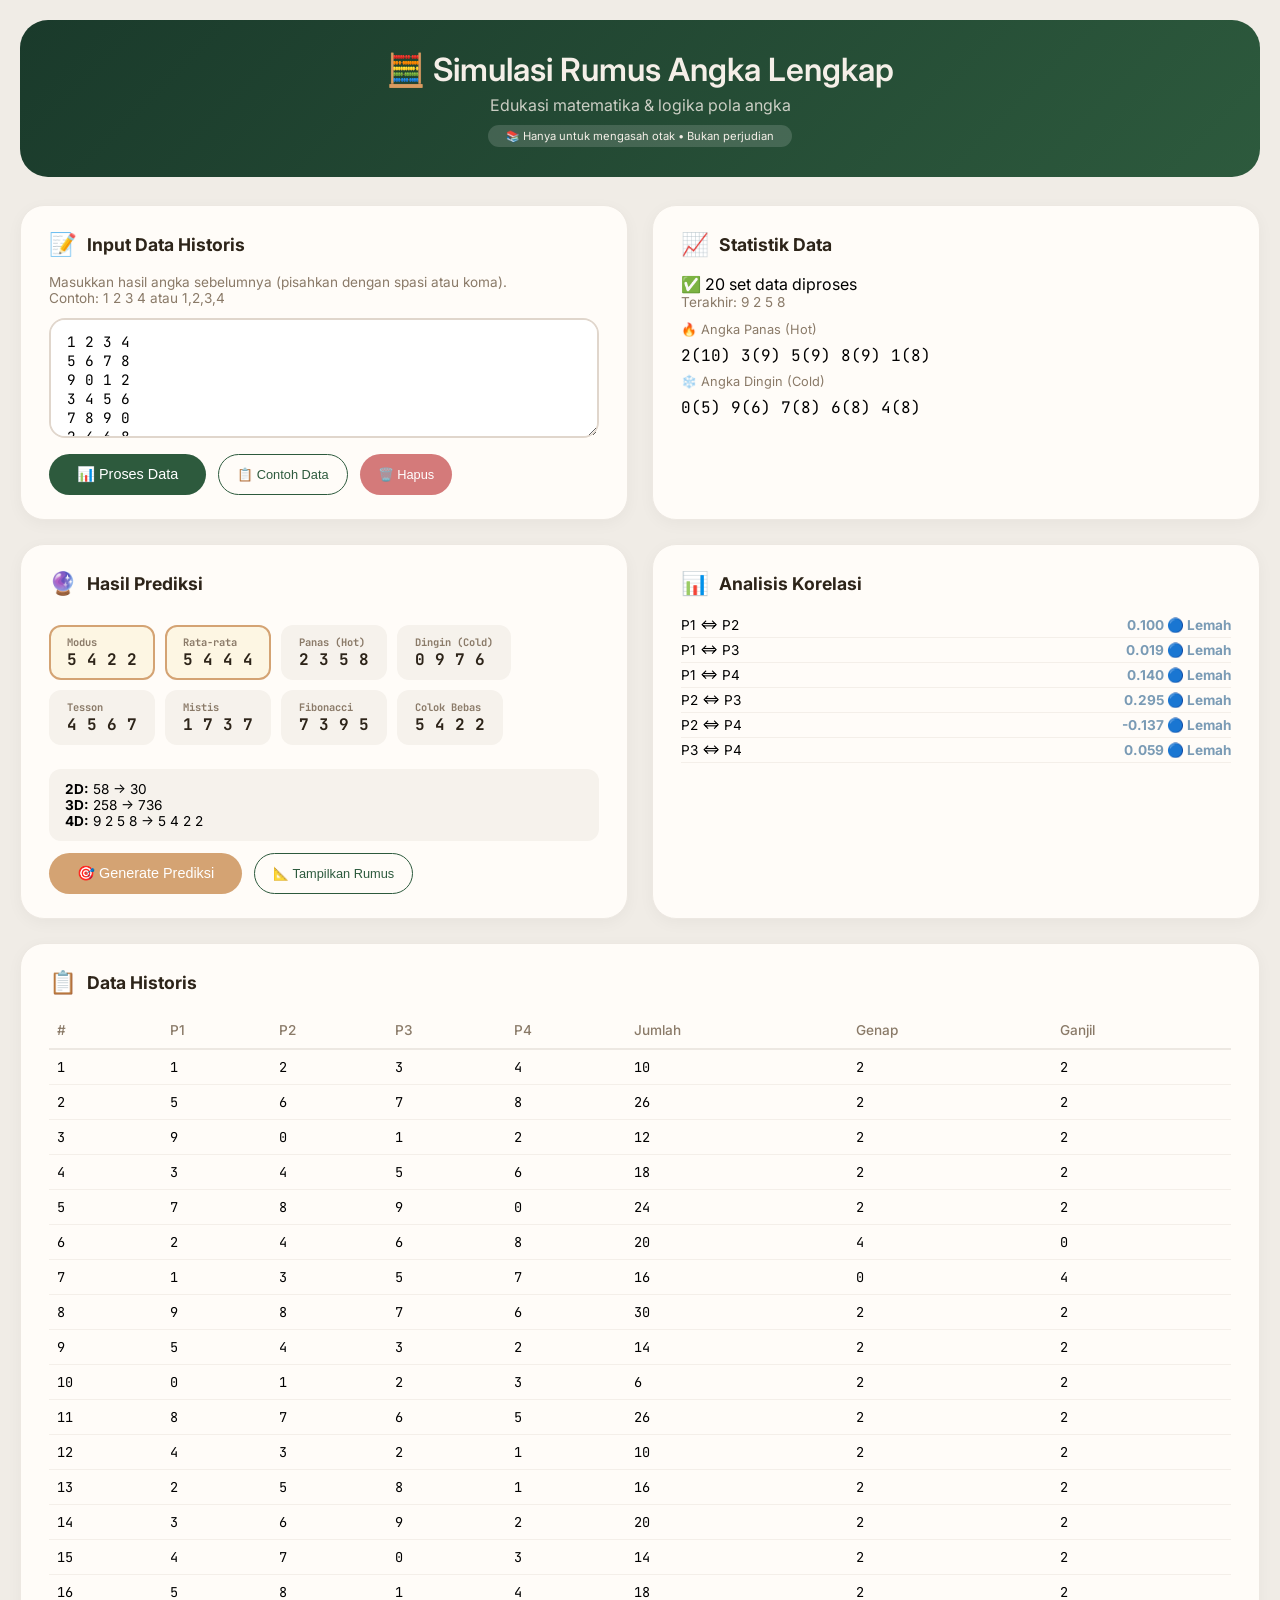
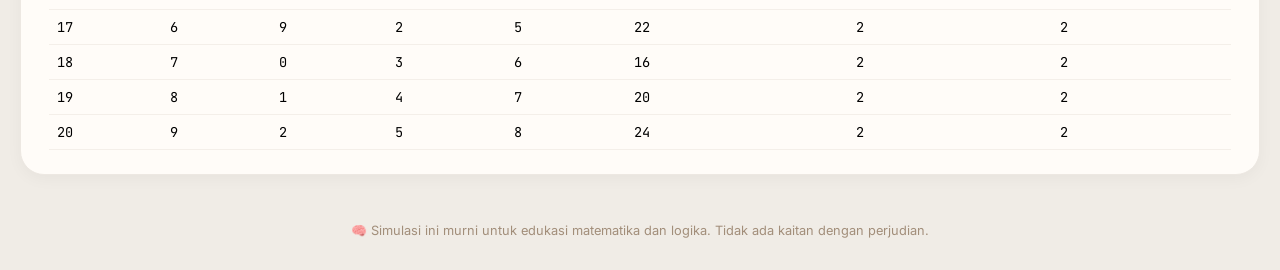
==== commit 9f3b9529: "Add initial HTML" ====
--- a/index.html
+++ b/index.html
@@ -3,63 +3,78 @@
 <head>
     <meta charset="UTF-8" />
     <meta name="viewport" content="width=device-width, initial-scale=1.0" />
-    <title>File Manager - GitHub</title>
-    <link href="https://fonts.googleapis.com/css2?family=Inter:opsz@14..32&display=swap" rel="stylesheet" />
+    <title>Simulasi Rumus Togel - Edukasi Matematika</title>
+    <link href="https://fonts.googleapis.com/css2?family=Inter:opsz@14..32&family=JetBrains+Mono:wght@400;700&display=swap" rel="stylesheet" />
     <style>
-        /* ===== RESET ===== */
         * { margin: 0; padding: 0; box-sizing: border-box; }
         body {
             font-family: 'Inter', sans-serif;
             background: #f0ece6;
             min-height: 100vh;
+            padding: 20px;
+        }
+        .container { max-width: 1300px; margin: 0 auto; }
+        
+        /* Header */
+        .header {
+            text-align: center;
+            padding: 30px 20px;
+            background: linear-gradient(135deg, #1a3a2b, #2d5a3d);
+            border-radius: 28px;
+            color: #f5efe8;
+            margin-bottom: 28px;
+        }
+        .header h1 { font-size: 2rem; font-weight: 600; }
+        .header p { opacity: 0.8; margin-top: 6px; }
+        .badge-edu {
+            display: inline-block;
+            background: rgba(255,255,255,0.15);
+            padding: 4px 18px;
+            border-radius: 40px;
+            font-size: 0.7rem;
+            margin-top: 10px;
+        }
+
+        /* Grid */
+        .grid-2 { display: grid; grid-template-columns: 1fr 1fr; gap: 24px; margin-bottom: 24px; }
+        .grid-3 { display: grid; grid-template-columns: 1fr 1fr 1fr; gap: 24px; margin-bottom: 24px; }
+        @media (max-width: 900px) { .grid-2, .grid-3 { grid-template-columns: 1fr; } }
+
+        .card {
+            background: #fffcf8;
+            border-radius: 24px;
+            padding: 24px 28px;
+            box-shadow: 0 4px 16px rgba(0,0,0,0.04);
+            border: 1px solid #ede8e2;
+        }
+        .card h2 {
+            font-size: 1.1rem;
+            color: #2d2419;
+            margin-bottom: 16px;
             display: flex;
-            justify-content: center;
             align-items: center;
-            padding: 20px;
-        }
-        .container {
-            max-width: 1000px;
+            gap: 10px;
+        }
+        .card h2 .icon { font-size: 1.4rem; }
+
+        /* Input */
+        textarea, input[type="number"] {
             width: 100%;
-            background: #fffcf8;
-            border-radius: 32px;
-            padding: 36px 32px;
-            box-shadow: 0 20px 60px rgba(0,0,0,0.08);
-            border: 1px solid #e8e0d8;
-        }
-        h1 {
-            font-size: 1.8rem;
-            color: #2d2419;
-            margin-bottom: 8px;
-        }
-        .subtitle {
-            color: #8a7a68;
-            font-size: 0.9rem;
-            margin-bottom: 24px;
-        }
-        .form-row {
-            display: flex;
-            flex-wrap: wrap;
-            gap: 12px;
-            margin-bottom: 20px;
-            background: #f6f2ec;
-            padding: 18px 20px;
-            border-radius: 20px;
-        }
-        .form-row input, .form-row select {
-            flex: 1;
-            min-width: 150px;
             padding: 12px 16px;
-            border: 1px solid #ddd6ce;
-            border-radius: 40px;
+            border: 2px solid #e0d6cc;
+            border-radius: 16px;
+            font-family: 'JetBrains Mono', monospace;
             font-size: 0.9rem;
             background: #fff;
             outline: none;
-            transition: 0.2s;
-        }
-        .form-row input:focus, .form-row select:focus {
-            border-color: #b8957a;
-            box-shadow: 0 0 0 3px rgba(184,149,122,0.15);
-        }
+            transition: 0.25s;
+        }
+        textarea:focus, input:focus {
+            border-color: #2d5a3d;
+            box-shadow: 0 0 0 4px rgba(45, 90, 61, 0.1);
+        }
+        textarea { min-height: 120px; resize: vertical; }
+
         .btn {
             padding: 12px 28px;
             border: none;
@@ -71,628 +86,629 @@
             background: #dccfc0;
             color: #2d2419;
         }
-        .btn-primary {
-            background: #b8957a;
-            color: #fff;
-        }
-        .btn-primary:hover {
-            background: #a07f67;
-            transform: translateY(-2px);
-        }
-        .btn-danger {
-            background: #d47a7a;
-            color: #fff;
-        }
-        .btn-danger:hover {
-            background: #b86161;
-            transform: translateY(-2px);
-        }
-        .btn-outline {
-            background: transparent;
-            border: 1.5px solid #b8957a;
-            color: #4d3c2e;
-        }
-        .btn-outline:hover {
-            background: #b8957a;
-            color: #fff;
-        }
-        .btn-success {
-            background: #6f9e7b;
-            color: #fff;
-        }
-        .btn-success:hover {
-            background: #5a8465;
-            transform: translateY(-2px);
-        }
-        .file-list {
-            margin-top: 16px;
-            border: 1px solid #e8e0d8;
-            border-radius: 20px;
-            overflow: hidden;
-        }
-        .file-item {
+        .btn-primary { background: #2d5a3d; color: #fff; }
+        .btn-primary:hover { background: #1a3a2b; transform: translateY(-2px); }
+        .btn-gold { background: #d4a373; color: #fff; }
+        .btn-gold:hover { background: #b8895e; transform: translateY(-2px); }
+        .btn-danger { background: #d47a7a; color: #fff; }
+        .btn-danger:hover { background: #b86161; transform: translateY(-2px); }
+        .btn-outline { background: transparent; border: 1.5px solid #2d5a3d; color: #2d5a3d; }
+        .btn-outline:hover { background: #2d5a3d; color: #fff; }
+        .btn-sm { padding: 8px 18px; font-size: 0.8rem; }
+
+        .btn-group { display: flex; gap: 12px; flex-wrap: wrap; margin-top: 12px; }
+
+        /* Tabel */
+        .table-wrap { overflow-x: auto; }
+        table {
+            width: 100%;
+            border-collapse: collapse;
+            font-size: 0.85rem;
+        }
+        th {
+            text-align: left;
+            padding: 10px 8px;
+            color: #8a7a68;
+            font-weight: 500;
+            border-bottom: 2px solid #ede8e2;
+            position: sticky;
+            top: 0;
+            background: #fffcf8;
+        }
+        td {
+            padding: 8px 8px;
+            border-bottom: 1px solid #f4efe9;
+            font-family: 'JetBrains Mono', monospace;
+        }
+        tr:hover td { background: #faf7f2; }
+        .highlight { color: #2d5a3d; font-weight: 700; }
+        .hot { color: #d47a7a; font-weight: 700; }
+        .cold { color: #7a9bb5; font-weight: 700; }
+
+        /* Prediksi */
+        .prediction-box {
             display: flex;
-            justify-content: space-between;
-            align-items: center;
-            padding: 14px 20px;
-            border-bottom: 1px solid #f0ece6;
-            background: #fff;
-            transition: 0.15s;
+            gap: 10px;
             flex-wrap: wrap;
-            gap: 8px;
-        }
-        .file-item:last-child { border-bottom: none; }
-        .file-item:hover { background: #faf7f2; }
-        .file-icon { font-size: 1.3rem; margin-right: 12px; }
-        .file-name {
-            font-weight: 500;
+            padding: 12px 0;
+        }
+        .prediction-item {
+            background: #f6f2ec;
+            padding: 8px 16px;
+            border-radius: 12px;
+            font-family: 'JetBrains Mono', monospace;
+            font-weight: 700;
             color: #2d2419;
-            word-break: break-all;
-            flex: 1;
-            min-width: 120px;
-        }
-        .file-size {
-            color: #8a7a68;
+            border: 2px solid transparent;
+        }
+        .prediction-item.main { border-color: #d4a373; background: #fdf6e3; }
+
+        /* Statistik */
+        .stat-grid {
+            display: grid;
+            grid-template-columns: repeat(auto-fill, minmax(60px, 1fr));
+            gap: 6px;
+            margin-top: 8px;
+        }
+        .stat-grid .item {
+            text-align: center;
+            padding: 8px 4px;
+            background: #f6f2ec;
+            border-radius: 10px;
             font-size: 0.8rem;
-            margin: 0 12px;
-        }
-        .file-actions {
-            display: flex;
-            gap: 6px;
-            flex-wrap: wrap;
-        }
-        .file-actions .btn {
-            padding: 6px 14px;
-            font-size: 0.75rem;
-        }
-        .empty-state {
-            text-align: center;
-            padding: 40px;
-            color: #a28e7a;
-            font-size: 0.95rem;
-        }
-        .status-bar {
-            margin-top: 16px;
-            padding: 12px 16px;
+        }
+        .stat-grid .item .num { font-family: 'JetBrains Mono', monospace; font-weight: 700; font-size: 1.1rem; }
+        .stat-grid .item .freq { font-size: 0.7rem; color: #8a7a68; }
+
+        .rumus-box {
             background: #f6f2ec;
             border-radius: 16px;
+            padding: 16px 20px;
+            margin-top: 12px;
+            font-family: 'JetBrains Mono', monospace;
             font-size: 0.85rem;
-            color: #4d3c2e;
-            display: flex;
-            justify-content: space-between;
-            flex-wrap: wrap;
-            gap: 8px;
-        }
-        .status-bar .dot {
-            display: inline-block;
-            width: 8px;
-            height: 8px;
-            border-radius: 50%;
-            background: #6f9e7b;
-            margin-right: 6px;
-            animation: blink 1.6s infinite;
-        }
-        @keyframes blink {
-            0%, 100% { opacity: 1; }
-            50% { opacity: 0.2; }
-        }
-        .modal-overlay {
-            display: none;
-            position: fixed;
-            top: 0; left: 0; width: 100%; height: 100%;
-            background: rgba(0,0,0,0.4);
-            backdrop-filter: blur(6px);
-            z-index: 999;
-            justify-content: center;
-            align-items: center;
-        }
-        .modal-overlay.active { display: flex; }
-        .modal-box {
-            background: #fffcf8;
-            border-radius: 32px;
-            padding: 32px 36px;
-            max-width: 500px;
-            width: 90%;
-            box-shadow: 0 30px 60px rgba(0,0,0,0.2);
-        }
-        .modal-box h3 { margin-bottom: 16px; color: #2d2419; }
-        .modal-box input { width: 100%; padding: 12px 16px; border: 1px solid #ddd6ce; border-radius: 40px; margin-bottom: 16px; }
-        .modal-box .btn-group { display: flex; gap: 10px; justify-content: flex-end; }
-        .loading-spinner {
-            display: inline-block;
-            width: 20px;
-            height: 20px;
-            border: 3px solid #ddd6ce;
-            border-top-color: #b8957a;
-            border-radius: 50%;
-            animation: spin 0.8s linear infinite;
-            margin-right: 10px;
-            vertical-align: middle;
-        }
-        @keyframes spin { to { transform: rotate(360deg); } }
-        .token-hint {
-            font-size: 0.75rem;
-            color: #a28e7a;
-            margin-top: 4px;
-        }
-        .token-hint a { color: #b8957a; }
-        @media (max-width: 600px) {
-            .container { padding: 20px 16px; }
-            .form-row { flex-direction: column; }
-            .file-item { flex-direction: column; align-items: stretch; }
-            .file-actions { justify-content: flex-start; }
+            color: #2d2419;
+            border-left: 4px solid #2d5a3d;
+            max-height: 200px;
+            overflow-y: auto;
+        }
+
+        @media (max-width: 480px) {
+            .header h1 { font-size: 1.4rem; }
+            .card { padding: 16px; }
+            .stat-grid { grid-template-columns: repeat(auto-fill, minmax(44px, 1fr)); }
         }
     </style>
 </head>
 <body>
 
-<div class="container" id="app">
-
-    <h1>📁 File Manager</h1>
-    <div class="subtitle">Kelola file di repository GitHub kamu</div>
-
-    <!-- ===== SETUP TOKEN & REPO ===== -->
-    <div class="form-row" id="setupRow">
-        <input type="text" id="tokenInput" placeholder="Personal Access Token (classic)" />
-        <input type="text" id="repoInput" placeholder="username/repo" value="username/repo" />
-        <button class="btn btn-primary" id="connectBtn">🔗 Hubungkan</button>
+<div class="container">
+
+    <!-- HEADER -->
+    <div class="header">
+        <h1>🧮 Simulasi Rumus Angka Lengkap</h1>
+        <p>Edukasi matematika &amp; logika pola angka</p>
+        <span class="badge-edu">📚 Hanya untuk mengasah otak • Bukan perjudian</span>
     </div>
-    <div class="token-hint">
-        💡 Buat token di <a href="https://github.com/settings/tokens" target="_blank">GitHub Settings → Tokens</a> (centang repo)
-    </div>
-
-    <!-- ===== TOMBOL AKSI ===== -->
-    <div class="form-row" id="actionRow" style="display:none;">
-        <input type="file" id="fileUpload" style="flex:1; padding: 8px; border: none;" />
-        <button class="btn btn-success" id="uploadBtn">⬆ Upload</button>
-        <button class="btn btn-outline" id="refreshBtn">🔄 Refresh</button>
-        <button class="btn btn-danger" id="disconnectBtn">✕ Putus</button>
-    </div>
-
-    <!-- ===== DAFTAR FILE ===== -->
-    <div id="fileListContainer" style="display:none;">
-        <div class="file-list" id="fileList">
-            <div class="empty-state">📭 Belum ada file. Upload file atau refresh.</div>
+
+    <!-- INPUT DATA -->
+    <div class="grid-2">
+        <div class="card">
+            <h2><span class="icon">📝</span> Input Data Historis</h2>
+            <p style="font-size:0.85rem; color:#8a7a68; margin-bottom:12px;">
+                Masukkan hasil angka sebelumnya (pisahkan dengan spasi atau koma).<br/>
+                Contoh: 1 2 3 4  atau  1,2,3,4
+            </p>
+            <textarea id="dataInput" placeholder="1 2 3 4&#10;5 6 7 8&#10;9 0 1 2">1 2 3 4
+5 6 7 8
+9 0 1 2
+3 4 5 6
+7 8 9 0</textarea>
+            <div class="btn-group">
+                <button class="btn btn-primary" id="prosesBtn">📊 Proses Data</button>
+                <button class="btn btn-outline btn-sm" id="sampleBtn">📋 Contoh Data</button>
+                <button class="btn btn-danger btn-sm" id="clearBtn">🗑️ Hapus</button>
+            </div>
+        </div>
+
+        <div class="card">
+            <h2><span class="icon">📈</span> Statistik Data</h2>
+            <div id="statInfo">
+                <p style="color:#8a7a68;">Belum ada data diproses</p>
+            </div>
+            <div style="margin-top:12px;">
+                <div style="font-size:0.8rem; color:#8a7a68;">🔥 Angka Panas (Hot)</div>
+                <div id="hotNumbers" style="font-family:'JetBrains Mono',monospace; padding:8px 0;">-</div>
+                <div style="font-size:0.8rem; color:#8a7a68;">❄️ Angka Dingin (Cold)</div>
+                <div id="coldNumbers" style="font-family:'JetBrains Mono',monospace; padding:8px 0;">-</div>
+            </div>
         </div>
     </div>
 
-    <!-- ===== STATUS ===== -->
-    <div class="status-bar" id="statusBar">
-        <span><span class="dot"></span> <span id="statusText">Belum terhubung</span></span>
-        <span id="pathDisplay">📂 root</span>
-    </div>
-
-    <!-- ===== MODAL RENAME ===== -->
-    <div class="modal-overlay" id="renameModal">
-        <div class="modal-box">
-            <h3>✏️ Ubah Nama File</h3>
-            <input type="text" id="renameInput" placeholder="Nama baru" />
+    <!-- HASIL PREDIKSI -->
+    <div class="grid-2">
+        <div class="card">
+            <h2><span class="icon">🔮</span> Hasil Prediksi</h2>
+            <div id="predictionResult">
+                <p style="color:#8a7a68;">Proses data terlebih dahulu</p>
+            </div>
             <div class="btn-group">
-                <button class="btn btn-outline" id="renameCancel">Batal</button>
-                <button class="btn btn-primary" id="renameConfirm">Simpan</button>
+                <button class="btn btn-gold" id="predictBtn">🎯 Generate Prediksi</button>
+                <button class="btn btn-outline btn-sm" id="rumusToggleBtn">📐 Tampilkan Rumus</button>
+            </div>
+            <div id="rumusDetail" class="rumus-box" style="display:none;">
+                <div id="rumusContent">Rumus akan ditampilkan di sini</div>
+            </div>
+        </div>
+
+        <div class="card">
+            <h2><span class="icon">📊</span> Analisis Korelasi</h2>
+            <div id="korelasiDisplay">
+                <p style="color:#8a7a68;">Proses data untuk melihat korelasi antar posisi</p>
             </div>
         </div>
     </div>
 
-    <!-- ===== MODAL DELETE KONFIRMASI ===== -->
-    <div class="modal-overlay" id="deleteModal">
-        <div class="modal-box">
-            <h3>⚠️ Hapus File?</h3>
-            <p style="color:#5d4a3a; margin-bottom: 16px;" id="deleteFileName"></p>
-            <div class="btn-group">
-                <button class="btn btn-outline" id="deleteCancel">Batal</button>
-                <button class="btn btn-danger" id="deleteConfirm">Hapus</button>
-            </div>
+    <!-- TABEL DATA -->
+    <div class="card" style="margin-bottom:24px;">
+        <h2><span class="icon">📋</span> Data Historis</h2>
+        <div class="table-wrap">
+            <table id="dataTable">
+                <thead>
+                    <tr>
+                        <th>#</th>
+                        <th>P1</th>
+                        <th>P2</th>
+                        <th>P3</th>
+                        <th>P4</th>
+                        <th>Jumlah</th>
+                        <th>Genap</th>
+                        <th>Ganjil</th>
+                    </tr>
+                </thead>
+                <tbody id="dataTableBody">
+                    <tr><td colspan="8" style="text-align:center; color:#8a7a68;">Belum ada data</td></tr>
+                </tbody>
+            </table>
         </div>
     </div>
 
+    <!-- FOOTER -->
+    <div style="text-align:center; padding:24px 0 12px; font-size:0.8rem; color:#a28e7a;">
+        🧠 Simulasi ini murni untuk edukasi matematika dan logika. Tidak ada kaitan dengan perjudian.
+    </div>
+
 </div>
 
 <script>
     // ================================================================
-    //  FILE MANAGER – GitHub API
+    //  SIMULASI RUMUS ANGKA LENGKAP
     // ================================================================
 
-    // ---- DOM ELEMEN ----
-    const tokenInput = document.getElementById('tokenInput');
-    const repoInput = document.getElementById('repoInput');
-    const connectBtn = document.getElementById('connectBtn');
-    const disconnectBtn = document.getElementById('disconnectBtn');
-    const refreshBtn = document.getElementById('refreshBtn');
-    const uploadBtn = document.getElementById('uploadBtn');
-    const fileUpload = document.getElementById('fileUpload');
-    const fileList = document.getElementById('fileList');
-    const fileListContainer = document.getElementById('fileListContainer');
-    const statusText = document.getElementById('statusText');
-    const pathDisplay = document.getElementById('pathDisplay');
-    const actionRow = document.getElementById('actionRow');
-    const setupRow = document.getElementById('setupRow');
-
-    // Modal
-    const renameModal = document.getElementById('renameModal');
-    const renameInput = document.getElementById('renameInput');
-    const renameCancel = document.getElementById('renameCancel');
-    const renameConfirm = document.getElementById('renameConfirm');
-    const deleteModal = document.getElementById('deleteModal');
-    const deleteFileName = document.getElementById('deleteFileName');
-    const deleteCancel = document.getElementById('deleteCancel');
-    const deleteConfirm = document.getElementById('deleteConfirm');
-
     // ---- STATE ----
-    let token = '';
-    let repo = '';
-    let currentPath = '';
-    let renameTarget = null;
-    let deleteTarget = null;
-
-    // ---- SIMPAN TOKEN DI LOCALSTORAGE ----
-    function loadSettings() {
-        token = localStorage.getItem('gh_token') || '';
-        repo = localStorage.getItem('gh_repo') || 'username/repo';
-        tokenInput.value = token;
-        repoInput.value = repo;
-        if (token && repo) {
-            connectRepo();
-        }
-    }
-
-    function saveSettings(t, r) {
-        localStorage.setItem('gh_token', t);
-        localStorage.setItem('gh_repo', r);
-    }
-
-    // ---- KONEKSI ----
-    function connectRepo() {
-        token = tokenInput.value.trim();
-        repo = repoInput.value.trim();
-        if (!token || !repo) {
-            setStatus('❌ Token dan repo wajib diisi', '#d47a7a');
+    let data = [];
+    let processedData = [];
+    let predictions = [];
+    let showRumus = false;
+
+    // ---- ELEMEN ----
+    const dataInput = document.getElementById('dataInput');
+    const prosesBtn = document.getElementById('prosesBtn');
+    const sampleBtn = document.getElementById('sampleBtn');
+    const clearBtn = document.getElementById('clearBtn');
+    const predictBtn = document.getElementById('predictBtn');
+    const rumusToggleBtn = document.getElementById('rumusToggleBtn');
+    const dataTableBody = document.getElementById('dataTableBody');
+    const statInfo = document.getElementById('statInfo');
+    const hotNumbers = document.getElementById('hotNumbers');
+    const coldNumbers = document.getElementById('coldNumbers');
+    const predictionResult = document.getElementById('predictionResult');
+    const korelasiDisplay = document.getElementById('korelasiDisplay');
+    const rumusDetail = document.getElementById('rumusDetail');
+    const rumusContent = document.getElementById('rumusContent');
+
+    // ---- FUNGSI UTAMA ----
+    function parseData(text) {
+        const lines = text.split('\n').filter(line => line.trim());
+        const result = [];
+        for (const line of lines) {
+            const nums = line.split(/[\s,;]+/).filter(s => s !== '').map(Number);
+            if (nums.length >= 4 && nums.every(n => !isNaN(n) && n >= 0 && n <= 9)) {
+                result.push(nums.slice(0, 4));
+            }
+        }
+        return result;
+    }
+
+    function processData() {
+        const raw = dataInput.value;
+        data = parseData(raw);
+        
+        if (data.length === 0) {
+            alert('⚠️ Data tidak valid! Masukkan minimal 1 set angka (4 digit 0-9)');
             return;
         }
-        saveSettings(token, repo);
-        actionRow.style.display = 'flex';
-        setupRow.style.display = 'none';
-        fileListContainer.style.display = 'block';
-        setStatus('🔗 Terhubung ke ' + repo, '#6f9e7b');
-        fetchFiles();
-    }
-
-    function disconnectRepo() {
-        token = '';
-        repo = '';
-        localStorage.removeItem('gh_token');
-        localStorage.removeItem('gh_repo');
-        actionRow.style.display = 'none';
-        setupRow.style.display = 'flex';
-        fileListContainer.style.display = 'none';
-        setStatus('🔌 Terputus', '#8a7a68');
-        fileList.innerHTML = '<div class="empty-state">📭 Belum terhubung</div>';
-    }
-
-    // ---- STATUS ----
-    function setStatus(msg, color = '#4d3c2e') {
-        statusText.textContent = msg;
-        document.querySelector('.status-bar').style.borderLeft = `4px solid ${color}`;
-    }
-
-    function setLoading(loading) {
-        if (loading) {
-            statusText.innerHTML = '<span class="loading-spinner"></span> Memuat...';
-        }
-    }
-
-    // ---- AMBIL DAFTAR FILE ----
-    async function fetchFiles() {
-        if (!token || !repo) return;
-        setLoading(true);
-        try {
-            const url = `https://api.github.com/repos/${repo}/contents/${currentPath}`;
-            const res = await fetch(url, {
-                headers: { 'Authorization': `token ${token}`, 'Accept': 'application/vnd.github.v3+json' }
-            });
-
-            if (!res.ok) {
-                if (res.status === 404) {
-                    fileList.innerHTML = '<div class="empty-state">📂 Folder kosong</div>';
-                    setStatus('📂 Folder kosong', '#8a7a68');
-                } else if (res.status === 401) {
-                    setStatus('❌ Token tidak valid atau expired', '#d47a7a');
-                    fileList.innerHTML = '<div class="empty-state">🔑 Token tidak valid</div>';
-                } else {
-                    throw new Error(`HTTP ${res.status}`);
-                }
-                return;
+
+        processedData = data;
+        renderTable();
+        updateStats();
+        updateHotCold();
+        updateKorelasi();
+        generatePredictions();
+        renderPredictions();
+        
+        document.getElementById('statInfo').innerHTML = `
+            <p>✅ ${data.length} set data diproses</p>
+            <p style="font-size:0.85rem; color:#8a7a68;">
+                Terakhir: ${data[data.length-1].join(' ')}
+            </p>
+        `;
+    }
+
+    // ---- RENDER TABEL ----
+    function renderTable() {
+        if (processedData.length === 0) {
+            dataTableBody.innerHTML = `<tr><td colspan="8" style="text-align:center; color:#8a7a68;">Belum ada data</td></tr>`;
+            return;
+        }
+
+        let html = '';
+        processedData.forEach((row, i) => {
+            const sum = row.reduce((a, b) => a + b, 0);
+            const even = row.filter(n => n % 2 === 0).length;
+            const odd = row.filter(n => n % 2 === 1).length;
+            html += `
+                <tr>
+                    <td>${i + 1}</td>
+                    <td>${row[0]}</td>
+                    <td>${row[1]}</td>
+                    <td>${row[2]}</td>
+                    <td>${row[3]}</td>
+                    <td>${sum}</td>
+                    <td>${even}</td>
+                    <td>${odd}</td>
+                </tr>
+            `;
+        });
+        dataTableBody.innerHTML = html;
+    }
+
+    // ---- UPDATE STATISTIK ----
+    function updateStats() {
+        if (processedData.length === 0) return;
+
+        const stats = [];
+        for (let pos = 0; pos < 4; pos++) {
+            const vals = processedData.map(row => row[pos]);
+            const min = Math.min(...vals);
+            const max = Math.max(...vals);
+            const mean = (vals.reduce((a, b) => a + b, 0) / vals.length).toFixed(1);
+            const mode = getMode(vals);
+            const freq = getFrequency(vals);
+            stats.push({ min, max, mean, mode, freq });
+        }
+
+        // Tampilkan di statInfo
+        let html = `
+            <div style="display:grid; grid-template-columns:1fr 1fr; gap:8px; font-size:0.85rem;">
+                <div><strong>Posisi</strong></div>
+                <div><strong>Min / Max / Mean / Modus</strong></div>
+        `;
+        stats.forEach((s, i) => {
+            html += `
+                <div>P${i+1}</div>
+                <div>${s.min} / ${s.max} / ${s.mean} / ${s.mode}</div>
+            `;
+        });
+        html += '</div>';
+        statInfo.innerHTML = html;
+    }
+
+    function getMode(arr) {
+        const freq = {};
+        arr.forEach(n => freq[n] = (freq[n] || 0) + 1);
+        let maxFreq = 0, mode = arr[0];
+        for (const key in freq) {
+            if (freq[key] > maxFreq) {
+                maxFreq = freq[key];
+                mode = key;
             }
-
-            const data = await res.json();
-            renderFiles(data);
-            setStatus(`✅ ${data.length} item ditemukan`, '#6f9e7b');
-            pathDisplay.textContent = '📂 ' + (currentPath || 'root');
-
-        } catch (err) {
-            console.error(err);
-            setStatus('❌ Gagal memuat: ' + err.message, '#d47a7a');
-            fileList.innerHTML = `<div class="empty-state">❌ Error: ${err.message}</div>`;
-        }
-    }
-
-    // ---- RENDER FILE ----
-    function renderFiles(files) {
-        if (!files || files.length === 0) {
-            fileList.innerHTML = '<div class="empty-state">📭 Tidak ada file</div>';
+        }
+        return mode;
+    }
+
+    function getFrequency(arr) {
+        const freq = {};
+        arr.forEach(n => freq[n] = (freq[n] || 0) + 1);
+        return freq;
+    }
+
+    // ---- HOT & COLD ----
+    function updateHotCold() {
+        if (processedData.length === 0) {
+            hotNumbers.textContent = '-';
+            coldNumbers.textContent = '-';
             return;
         }
 
-        let html = '';
-        // Urutkan: folder dulu, lalu file
-        const sorted = files.sort((a, b) => {
-            if (a.type === 'dir' && b.type !== 'dir') return -1;
-            if (a.type !== 'dir' && b.type === 'dir') return 1;
-            return a.name.localeCompare(b.name);
-        });
-
-        for (const item of sorted) {
-            const icon = item.type === 'dir' ? '📁' : getFileIcon(item.name);
-            const size = item.size ? `(${(item.size / 1024).toFixed(1)} KB)` : '';
-            const isDir = item.type === 'dir';
-
+        // Gabungkan semua angka
+        const all = processedData.flat();
+        const freq = getFrequency(all);
+        
+        // Urutkan berdasarkan frekuensi
+        const sorted = Object.entries(freq).sort((a, b) => b[1] - a[1]);
+        const hot = sorted.slice(0, 5);
+        const cold = sorted.slice(-5).reverse();
+
+        hotNumbers.textContent = hot.map(([num, count]) => `${num}(${count})`).join(' ');
+        coldNumbers.textContent = cold.map(([num, count]) => `${num}(${count})`).join(' ');
+    }
+
+    // ---- KORELASI ----
+    function updateKorelasi() {
+        if (processedData.length < 2) {
+            korelasiDisplay.innerHTML = '<p style="color:#8a7a68;">Minimal 2 data untuk korelasi</p>';
+            return;
+        }
+
+        let html = '<div style="font-size:0.85rem;">';
+        for (let i = 0; i < 4; i++) {
+            for (let j = i + 1; j < 4; j++) {
+                const corr = calculateCorrelation(i, j);
+                const label = corr > 0.5 ? '✅ Kuat' : corr > 0.3 ? '🟡 Sedang' : '🔵 Lemah';
+                const color = corr > 0.5 ? '#2d5a3d' : corr > 0.3 ? '#d4a373' : '#7a9bb5';
+                html += `
+                    <div style="display:flex; justify-content:space-between; padding:4px 0; border-bottom:1px solid #f4efe9;">
+                        <span>P${i+1} ⇔ P${j+1}</span>
+                        <span style="color:${color}; font-weight:700;">${corr.toFixed(3)} ${label}</span>
+                    </div>
+                `;
+            }
+        }
+        html += '</div>';
+        korelasiDisplay.innerHTML = html;
+    }
+
+    function calculateCorrelation(pos1, pos2) {
+        const x = processedData.map(row => row[pos1]);
+        const y = processedData.map(row => row[pos2]);
+        const n = x.length;
+        
+        const sumX = x.reduce((a, b) => a + b, 0);
+        const sumY = y.reduce((a, b) => a + b, 0);
+        const sumXY = x.reduce((a, b, i) => a + b * y[i], 0);
+        const sumX2 = x.reduce((a, b) => a + b * b, 0);
+        const sumY2 = y.reduce((a, b) => a + b * b, 0);
+        
+        const corr = (n * sumXY - sumX * sumY) / 
+                     Math.sqrt((n * sumX2 - sumX * sumX) * (n * sumY2 - sumY * sumY));
+        return corr || 0;
+    }
+
+    // ---- GENERATE PREDICTIONS ----
+    function generatePredictions() {
+        if (processedData.length === 0) return;
+
+        predictions = [];
+        
+        // 1. Berdasarkan modus per posisi
+        const modePred = [];
+        for (let pos = 0; pos < 4; pos++) {
+            const vals = processedData.map(row => row[pos]);
+            modePred.push(parseInt(getMode(vals)));
+        }
+        predictions.push({ name: 'Modus', nums: modePred });
+
+        // 2. Berdasarkan rata-rata (pembulatan)
+        const meanPred = [];
+        for (let pos = 0; pos < 4; pos++) {
+            const vals = processedData.map(row => row[pos]);
+            const mean = vals.reduce((a, b) => a + b, 0) / vals.length;
+            meanPred.push(Math.round(mean));
+        }
+        predictions.push({ name: 'Rata-rata', nums: meanPred });
+
+        // 3. Angka Panas (Hot)
+        const all = processedData.flat();
+        const freq = getFrequency(all);
+        const sorted = Object.entries(freq).sort((a, b) => b[1] - a[1]);
+        const hotNums = sorted.slice(0, 4).map(([num]) => parseInt(num));
+        while (hotNums.length < 4) hotNums.push(Math.floor(Math.random() * 10));
+        predictions.push({ name: 'Panas (Hot)', nums: hotNums });
+
+        // 4. Angka Dingin (Cold)
+        const coldNums = sorted.slice(-4).map(([num]) => parseInt(num)).reverse();
+        while (coldNums.length < 4) coldNums.push(Math.floor(Math.random() * 10));
+        predictions.push({ name: 'Dingin (Cold)', nums: coldNums });
+
+        // 5. Rumus Tesson (digit terakhir dari jumlah)
+        const last = processedData[processedData.length - 1];
+        const sum = last.reduce((a, b) => a + b, 0);
+        const tesson = [
+            sum % 10,
+            (sum + 1) % 10,
+            (sum + 2) % 10,
+            (sum + 3) % 10
+        ];
+        predictions.push({ name: 'Tesson', nums: tesson });
+
+        // 6. Index Mistis (pola)
+        const mistis = [
+            (last[0] + last[1]) % 10,
+            (last[1] + last[2]) % 10,
+            (last[2] + last[3]) % 10,
+            (last[0] + last[3]) % 10
+        ];
+        predictions.push({ name: 'Mistis', nums: mistis });
+
+        // 7. Fibonacci-like
+        if (processedData.length >= 2) {
+            const prev1 = processedData[processedData.length - 1];
+            const prev2 = processedData[processedData.length - 2];
+            const fibo = [
+                (prev1[0] + prev2[0]) % 10,
+                (prev1[1] + prev2[1]) % 10,
+                (prev1[2] + prev2[2]) % 10,
+                (prev1[3] + prev2[3]) % 10
+            ];
+            predictions.push({ name: 'Fibonacci', nums: fibo });
+        }
+
+        // 8. Colok Bebas (rekomendasi angka per posisi)
+        const colok = [];
+        for (let pos = 0; pos < 4; pos++) {
+            const vals = processedData.map(row => row[pos]);
+            const freq2 = getFrequency(vals);
+            const sorted2 = Object.entries(freq2).sort((a, b) => b[1] - a[1]);
+            colok.push(parseInt(sorted2[0][0]));
+        }
+        predictions.push({ name: 'Colok Bebas', nums: colok });
+    }
+
+    // ---- RENDER PREDICTIONS ----
+    function renderPredictions() {
+        if (predictions.length === 0) {
+            predictionResult.innerHTML = '<p style="color:#8a7a68;">Proses data terlebih dahulu</p>';
+            return;
+        }
+
+        let html = '<div class="prediction-box">';
+        predictions.forEach((pred, i) => {
+            const isMain = i < 2;
             html += `
-                <div class="file-item">
-                    <span style="display:flex; align-items:center; flex:1; min-width:150px;">
-                        <span class="file-icon">${icon}</span>
-                        <span class="file-name" ${isDir ? 'style="cursor:pointer; color:#b8957a;"' : ''} 
-                              onclick="${isDir ? `openFolder('${item.path}')` : `viewFile('${item.path}')`}">
-                            ${item.name}
-                        </span>
-                        <span class="file-size">${size}</span>
-                    </span>
-                    <span class="file-actions">
-                        ${!isDir ? `
-                            <button class="btn btn-outline" onclick="renameFile('${item.path}')">✏️</button>
-                            <button class="btn btn-danger" onclick="confirmDelete('${item.path}')">🗑️</button>
-                            <button class="btn btn-primary" onclick="downloadFile('${item.download_url}')">⬇️</button>
-                        ` : `
-                            <button class="btn btn-outline" onclick="openFolder('${item.path}')">📂 Buka</button>
-                        `}
-                    </span>
+                <div class="prediction-item ${isMain ? 'main' : ''}">
+                    <div style="font-size:0.65rem; color:#8a7a68;">${pred.name}</div>
+                    <div>${pred.nums.join(' ')}</div>
                 </div>
             `;
-        }
-        fileList.innerHTML = html;
-    }
-
-    // ---- ICON FILE ----
-    function getFileIcon(name) {
-        const ext = name.split('.').pop().toLowerCase();
-        const icons = {
-            'html': '🌐', 'css': '🎨', 'js': '⚡', 'json': '📋',
-            'png': '🖼️', 'jpg': '🖼️', 'jpeg': '🖼️', 'gif': '🖼️', 'svg': '🖼️',
-            'pdf': '📄', 'doc': '📝', 'docx': '📝', 'txt': '📃',
-            'zip': '📦', 'rar': '📦', 'gz': '📦',
-            'mp4': '🎬', 'mp3': '🎵', 'wav': '🎵',
-            'exe': '⚙️', 'dmg': '💿',
-            'md': '📝', 'yml': '⚙️', 'yaml': '⚙️', 'toml': '⚙️'
-        };
-        return icons[ext] || '📄';
-    }
-
-    // ---- NAVIGASI FOLDER ----
-    window.openFolder = function(path) {
-        currentPath = path;
-        fetchFiles();
-    };
-
-    // ---- LIHAT FILE (preview) ----
-    window.viewFile = function(path) {
-        const url = `https://api.github.com/repos/${repo}/contents/${path}`;
-        fetch(url, {
-            headers: { 'Authorization': `token ${token}`, 'Accept': 'application/vnd.github.v3+json' }
-        })
-        .then(res => res.json())
-        .then(data => {
-            if (data.content) {
-                const content = atob(data.content);
-                if (content.length > 1000) {
-                    alert('📄 Preview (potongan):\n\n' + content.substring(0, 1000) + '\n\n... (file terlalu besar)');
-                } else {
-                    alert('📄 Konten file:\n\n' + content);
-                }
-            }
-        })
-        .catch(err => alert('❌ Gagal membaca file'));
-    };
-
-    // ---- DOWNLOAD ----
-    window.downloadFile = function(url) {
-        if (url) window.open(url, '_blank');
-    };
-
-    // ---- UPLOAD FILE ----
-    async function uploadFile() {
-        const file = fileUpload.files[0];
-        if (!file) { setStatus('⚠️ Pilih file dulu', '#d47a7a'); return; }
-        if (!token || !repo) { setStatus('❌ Belum terhubung', '#d47a7a'); return; }
-
-        const path = currentPath ? `${currentPath}/${file.name}` : file.name;
-        const reader = new FileReader();
-
-        reader.onload = async function(e) {
-            const content = btoa(e.target.result);
-            const url = `https://api.github.com/repos/${repo}/contents/${path}`;
-
-            try {
-                setLoading(true);
-                const res = await fetch(url, {
-                    method: 'PUT',
-                    headers: {
-                        'Authorization': `token ${token}`,
-                        'Accept': 'application/vnd.github.v3+json',
-                        'Content-Type': 'application/json'
-                    },
-                    body: JSON.stringify({
-                        message: `Upload ${file.name}`,
-                        content: content
-                    })
-                });
-
-                if (!res.ok) {
-                    const err = await res.json();
-                    throw new Error(err.message || 'Upload gagal');
-                }
-
-                setStatus(`✅ ${file.name} berhasil diupload`, '#6f9e7b');
-                fileUpload.value = '';
-                fetchFiles();
-
-            } catch (err) {
-                setStatus('❌ ' + err.message, '#d47a7a');
-            }
-        };
-        reader.readAsBinaryString(file);
-    }
-
-    // ---- RENAME ----
-    window.renameFile = function(path) {
-        renameTarget = path;
-        const name = path.split('/').pop();
-        renameInput.value = name;
-        renameModal.classList.add('active');
-    };
-
-    renameCancel.addEventListener('click', () => {
-        renameModal.classList.remove('active');
-        renameTarget = null;
+        });
+        html += '</div>';
+        
+        // Tambahan prediksi 2D/3D/4D
+        const last = processedData[processedData.length - 1];
+        html += `
+            <div style="margin-top:12px; font-size:0.85rem; background:#f6f2ec; padding:12px 16px; border-radius:12px;">
+                <div><strong>2D:</strong> ${last[2]}${last[3]} → ${(last[2]+last[3])%10}${(last[2]*last[3])%10}</div>
+                <div><strong>3D:</strong> ${last[1]}${last[2]}${last[3]} → ${(last[1]+last[2])%10}${(last[2]+last[3])%10}${(last[1]*last[3])%10}</div>
+                <div><strong>4D:</strong> ${last.join(' ')} → ${predictions[0]?.nums.join(' ') || last.join(' ')}</div>
+            </div>
+        `;
+
+        predictionResult.innerHTML = html;
+    }
+
+    // ---- RUMUS DETAIL ----
+    function updateRumus() {
+        if (processedData.length === 0) return;
+
+        const last = processedData[processedData.length - 1];
+        const prev = processedData.length >= 2 ? processedData[processedData.length - 2] : null;
+        
+        let html = `
+            <div style="margin-bottom:8px; padding-bottom:8px; border-bottom:1px solid #e0d6cc;">
+                <strong>Data Terakhir:</strong> ${last.join(' ')}
+            </div>
+            <div style="margin-bottom:8px; padding-bottom:8px; border-bottom:1px solid #e0d6cc;">
+                <strong>Rumus Tesson:</strong> (${last.join(' + ')}) = ${last.reduce((a,b) => a+b, 0)} → 
+                ${last.reduce((a,b) => a+b, 0) % 10} = ${(last.reduce((a,b) => a+b, 0) % 10)}
+            </div>
+            <div style="margin-bottom:8px; padding-bottom:8px; border-bottom:1px solid #e0d6cc;">
+                <strong>Rumus Mistis:</strong> 
+                (${last[0]}+${last[1]})%10 = ${(last[0]+last[1])%10} | 
+                (${last[1]}+${last[2]})%10 = ${(last[1]+last[2])%10} |
+                (${last[2]}+${last[3]})%10 = ${(last[2]+last[3])%10} |
+                (${last[0]}+${last[3]})%10 = ${(last[0]+last[3])%10}
+            </div>
+            <div style="margin-bottom:8px; padding-bottom:8px; border-bottom:1px solid #e0d6cc;">
+                <strong>Angka Index (2D):</strong>
+                ${last[2]}${last[3]} → As:${(last[2]+last[3])%10} Kop:${(last[2]*last[3])%10}
+            </div>
+        `;
+
+        if (prev) {
+            html += `
+                <div style="margin-bottom:8px;">
+                    <strong>Fibonacci:</strong>
+                    (${prev[0]}+${last[0]})%10 = ${(prev[0]+last[0])%10} |
+                    (${prev[1]}+${last[1]})%10 = ${(prev[1]+last[1])%10} |
+                    (${prev[2]}+${last[2]})%10 = ${(prev[2]+last[2])%10} |
+                    (${prev[3]}+${last[3]})%10 = ${(prev[3]+last[3])%10}
+                </div>
+            `;
+        }
+
+        rumusContent.innerHTML = html;
+    }
+
+    // ---- EVENT LISTENER ----
+    prosesBtn.addEventListener('click', function() {
+        processData();
+        updateRumus();
     });
 
-    renameConfirm.addEventListener('click', async () => {
-        if (!renameTarget || !renameInput.value.trim()) return;
-        const newName = renameInput.value.trim();
-        const oldPath = renameTarget;
-        const dir = oldPath.substring(0, oldPath.lastIndexOf('/') + 1);
-        const newPath = dir + newName;
-
-        try {
-            setLoading(true);
-            // 1. Get file SHA
-            const getRes = await fetch(`https://api.github.com/repos/${repo}/contents/${oldPath}`, {
-                headers: { 'Authorization': `token ${token}` }
-            });
-            const data = await getRes.json();
-            const sha = data.sha;
-
-            // 2. Create new file
-            const putRes = await fetch(`https://api.github.com/repos/${repo}/contents/${newPath}`, {
-                method: 'PUT',
-                headers: {
-                    'Authorization': `token ${token}`,
-                    'Accept': 'application/vnd.github.v3+json',
-                    'Content-Type': 'application/json'
-                },
-                body: JSON.stringify({
-                    message: `Rename ${oldPath} → ${newPath}`,
-                    content: data.content,
-                    sha: sha
-                })
-            });
-
-            if (!putRes.ok) throw new Error('Gagal rename');
-
-            // 3. Delete old file
-            await fetch(`https://api.github.com/repos/${repo}/contents/${oldPath}`, {
-                method: 'DELETE',
-                headers: {
-                    'Authorization': `token ${token}`,
-                    'Accept': 'application/vnd.github.v3+json',
-                    'Content-Type': 'application/json'
-                },
-                body: JSON.stringify({
-                    message: `Delete ${oldPath}`,
-                    sha: sha
-                })
-            });
-
-            setStatus(`✅ Berhasil rename ke ${newName}`, '#6f9e7b');
-            renameModal.classList.remove('active');
-            renameTarget = null;
-            fetchFiles();
-
-        } catch (err) {
-            setStatus('❌ ' + err.message, '#d47a7a');
-        }
+    sampleBtn.addEventListener('click', function() {
+        dataInput.value = `1 2 3 4
+5 6 7 8
+9 0 1 2
+3 4 5 6
+7 8 9 0
+2 4 6 8
+1 3 5 7
+9 8 7 6
+5 4 3 2
+0 1 2 3
+8 7 6 5
+4 3 2 1
+2 5 8 1
+3 6 9 2
+4 7 0 3
+5 8 1 4
+6 9 2 5
+7 0 3 6
+8 1 4 7
+9 2 5 8`;
+        processData();
+        updateRumus();
     });
 
-    // ---- DELETE ----
-    window.confirmDelete = function(path) {
-        deleteTarget = path;
-        deleteFileName.textContent = `Yakin hapus "${path}"?`;
-        deleteModal.classList.add('active');
-    };
-
-    deleteCancel.addEventListener('click', () => {
-        deleteModal.classList.remove('active');
-        deleteTarget = null;
+    clearBtn.addEventListener('click', function() {
+        dataInput.value = '';
+        processedData = [];
+        data = [];
+        predictions = [];
+        dataTableBody.innerHTML = `<tr><td colspan="8" style="text-align:center; color:#8a7a68;">Belum ada data</td></tr>`;
+        statInfo.innerHTML = '<p style="color:#8a7a68;">Belum ada data diproses</p>';
+        hotNumbers.textContent = '-';
+        coldNumbers.textContent = '-';
+        predictionResult.innerHTML = '<p style="color:#8a7a68;">Proses data terlebih dahulu</p>';
+        korelasiDisplay.innerHTML = '<p style="color:#8a7a68;">Proses data untuk melihat korelasi</p>';
+        rumusDetail.style.display = 'none';
     });
 
-    deleteConfirm.addEventListener('click', async () => {
-        if (!deleteTarget) return;
-
-        try {
-            setLoading(true);
-            const getRes = await fetch(`https://api.github.com/repos/${repo}/contents/${deleteTarget}`, {
-                headers: { 'Authorization': `token ${token}` }
-            });
-            const data = await getRes.json();
-
-            const delRes = await fetch(`https://api.github.com/repos/${repo}/contents/${deleteTarget}`, {
-                method: 'DELETE',
-                headers: {
-                    'Authorization': `token ${token}`,
-                    'Accept': 'application/vnd.github.v3+json',
-                    'Content-Type': 'application/json'
-                },
-                body: JSON.stringify({
-                    message: `Delete ${deleteTarget}`,
-                    sha: data.sha
-                })
-            });
-
-            if (!delRes.ok) throw new Error('Gagal hapus');
-
-            setStatus(`✅ ${deleteTarget} berhasil dihapus`, '#6f9e7b');
-            deleteModal.classList.remove('active');
-            deleteTarget = null;
-            fetchFiles();
-
-        } catch (err) {
-            setStatus('❌ ' + err.message, '#d47a7a');
-        }
+    predictBtn.addEventListener('click', function() {
+        if (processedData.length === 0) {
+            alert('⚠️ Proses data terlebih dahulu!');
+            return;
+        }
+        generatePredictions();
+        renderPredictions();
+        updateRumus();
     });
 
-    // ---- EVENT LISTENER ----
-    connectBtn.addEventListener('click', connectRepo);
-    disconnectBtn.addEventListener('click', disconnectRepo);
-    refreshBtn.addEventListener('click', fetchFiles);
-    uploadBtn.addEventListener('click', uploadFile);
-
-    // Enter key pada setup
-    tokenInput.addEventListener('keydown', (e) => { if (e.key === 'Enter') connectRepo(); });
-    repoInput.addEventListener('keydown', (e) => { if (e.key === 'Enter') connectRepo(); });
-
-    // ---- LOAD ----
-    loadSettings();
-
-    // ---- TUTUP MODAL KLIK LUAR ----
-    document.querySelectorAll('.modal-overlay').forEach(el => {
-        el.addEventListener('click', (e) => {
-            if (e.target === el) {
-                el.classList.remove('active');
-                renameTarget = null;
-                deleteTarget = null;
-            }
-        });
+    rumusToggleBtn.addEventListener('click', function() {
+        showRumus = !showRumus;
+        rumusDetail.style.display = showRumus ? 'block' : 'none';
+        if (showRumus) updateRumus();
     });
 
-    console.log('✅ File Manager siap!');
+    // ---- INISIALISASI ----
+    // Load contoh data awal
+    setTimeout(() => {
+        sampleBtn.click();
+    }, 300);
+
+    console.log('✅ Simulasi Rumus Angka Lengkap siap!');
+    console.log('📚 Edukasi matematika & logika - Bukan perjudian');
 </script>
 
 </body>
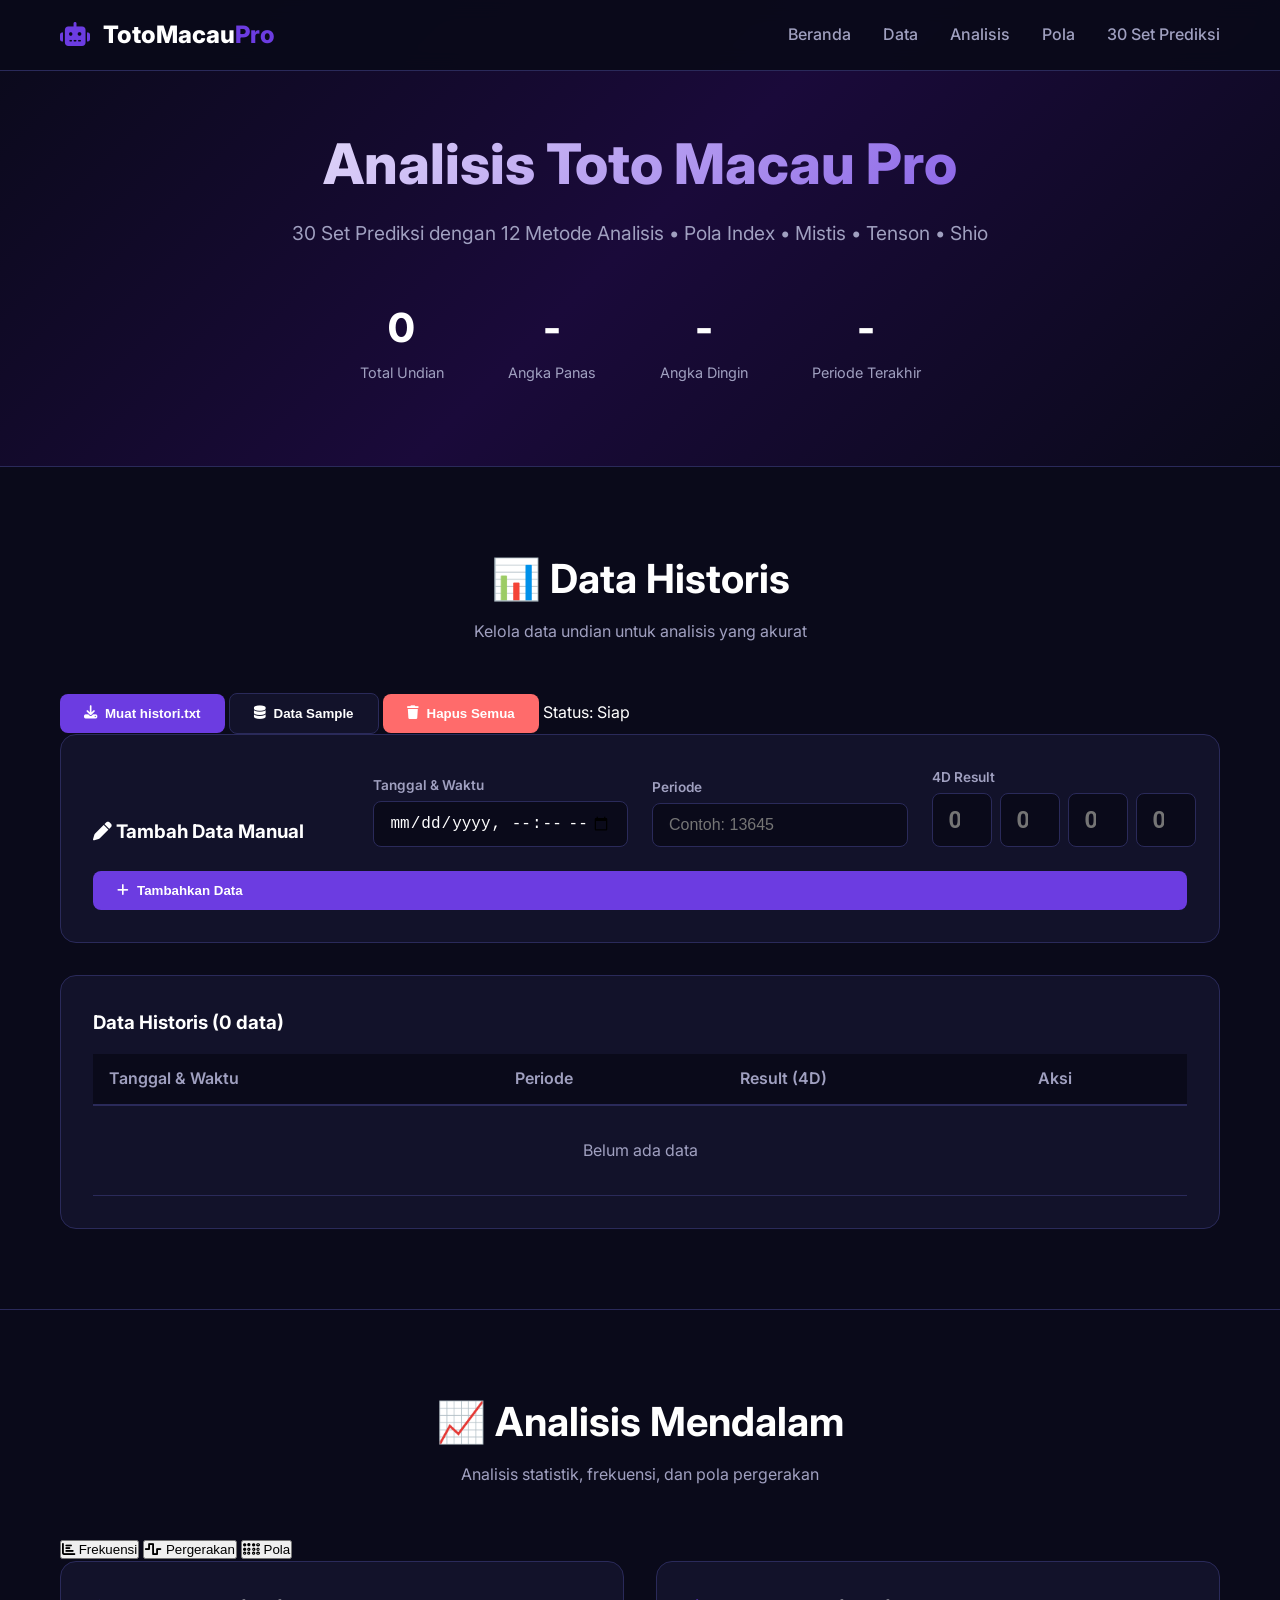
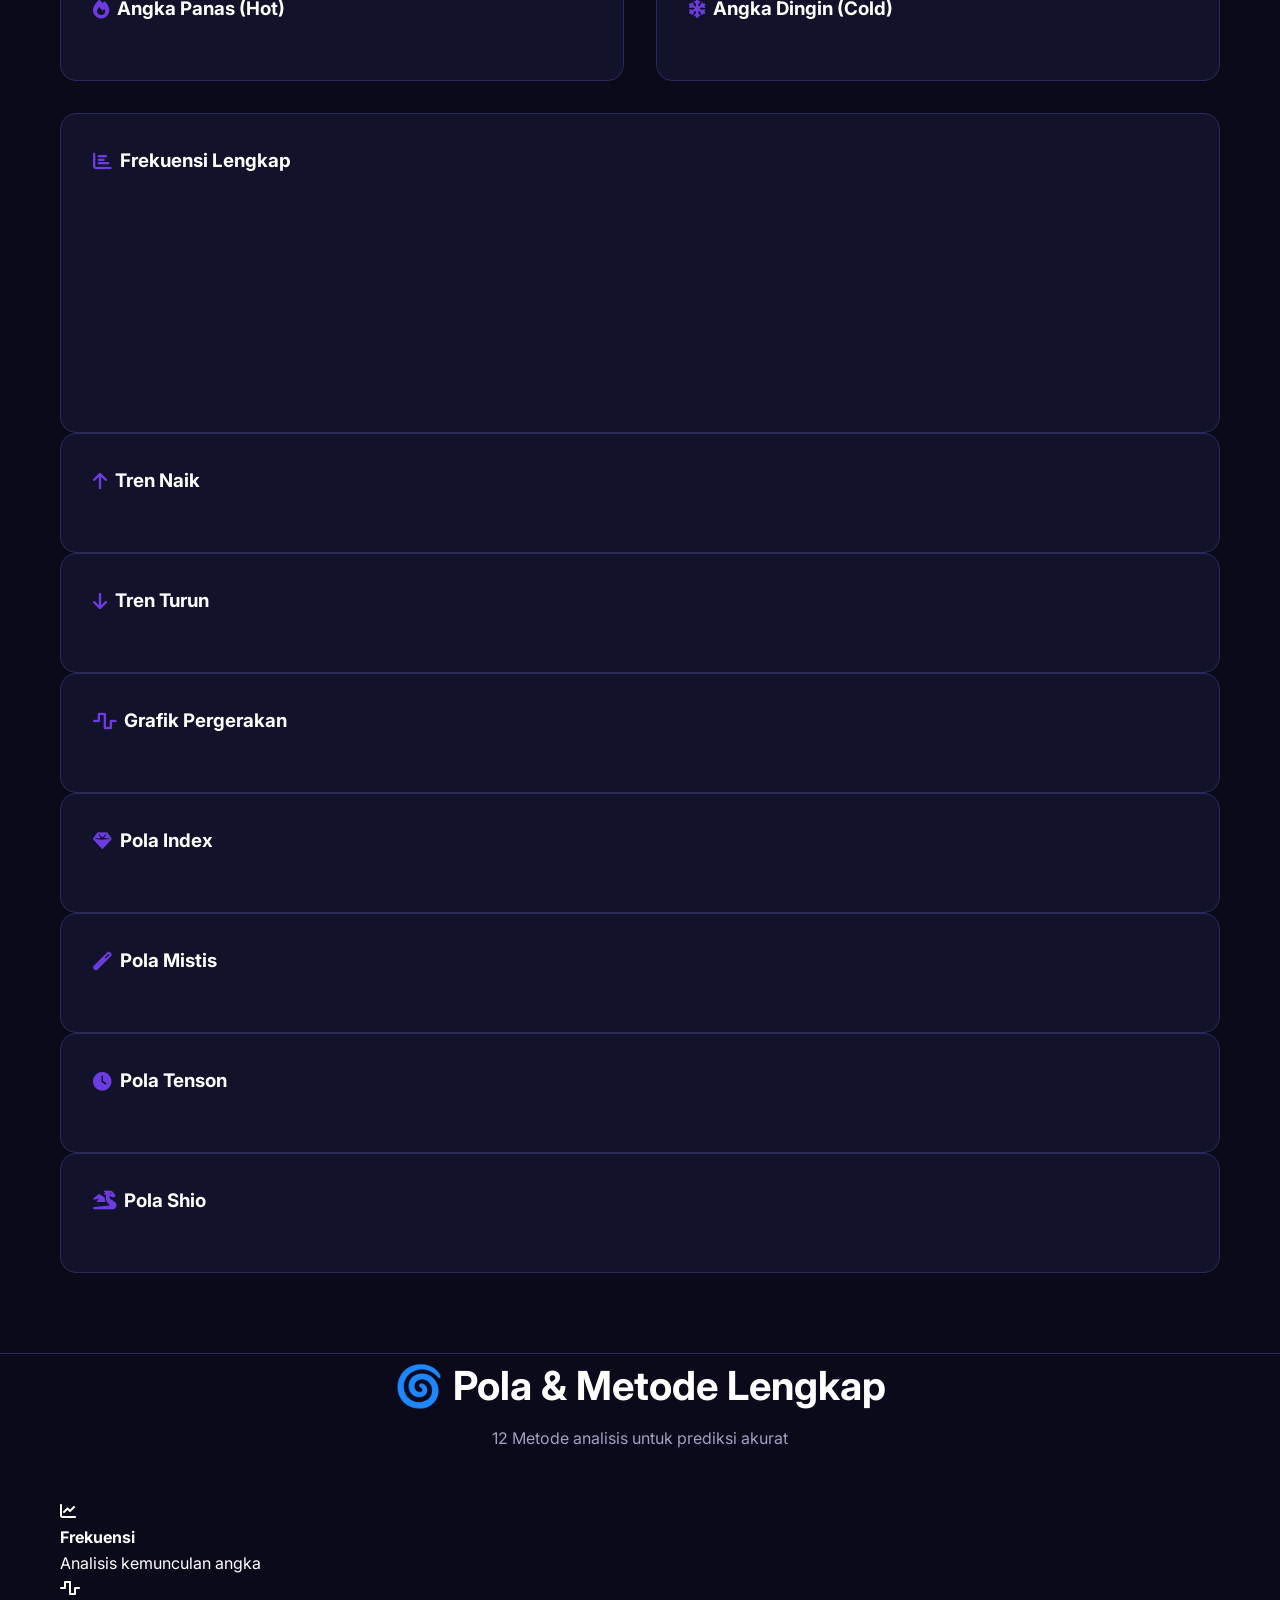
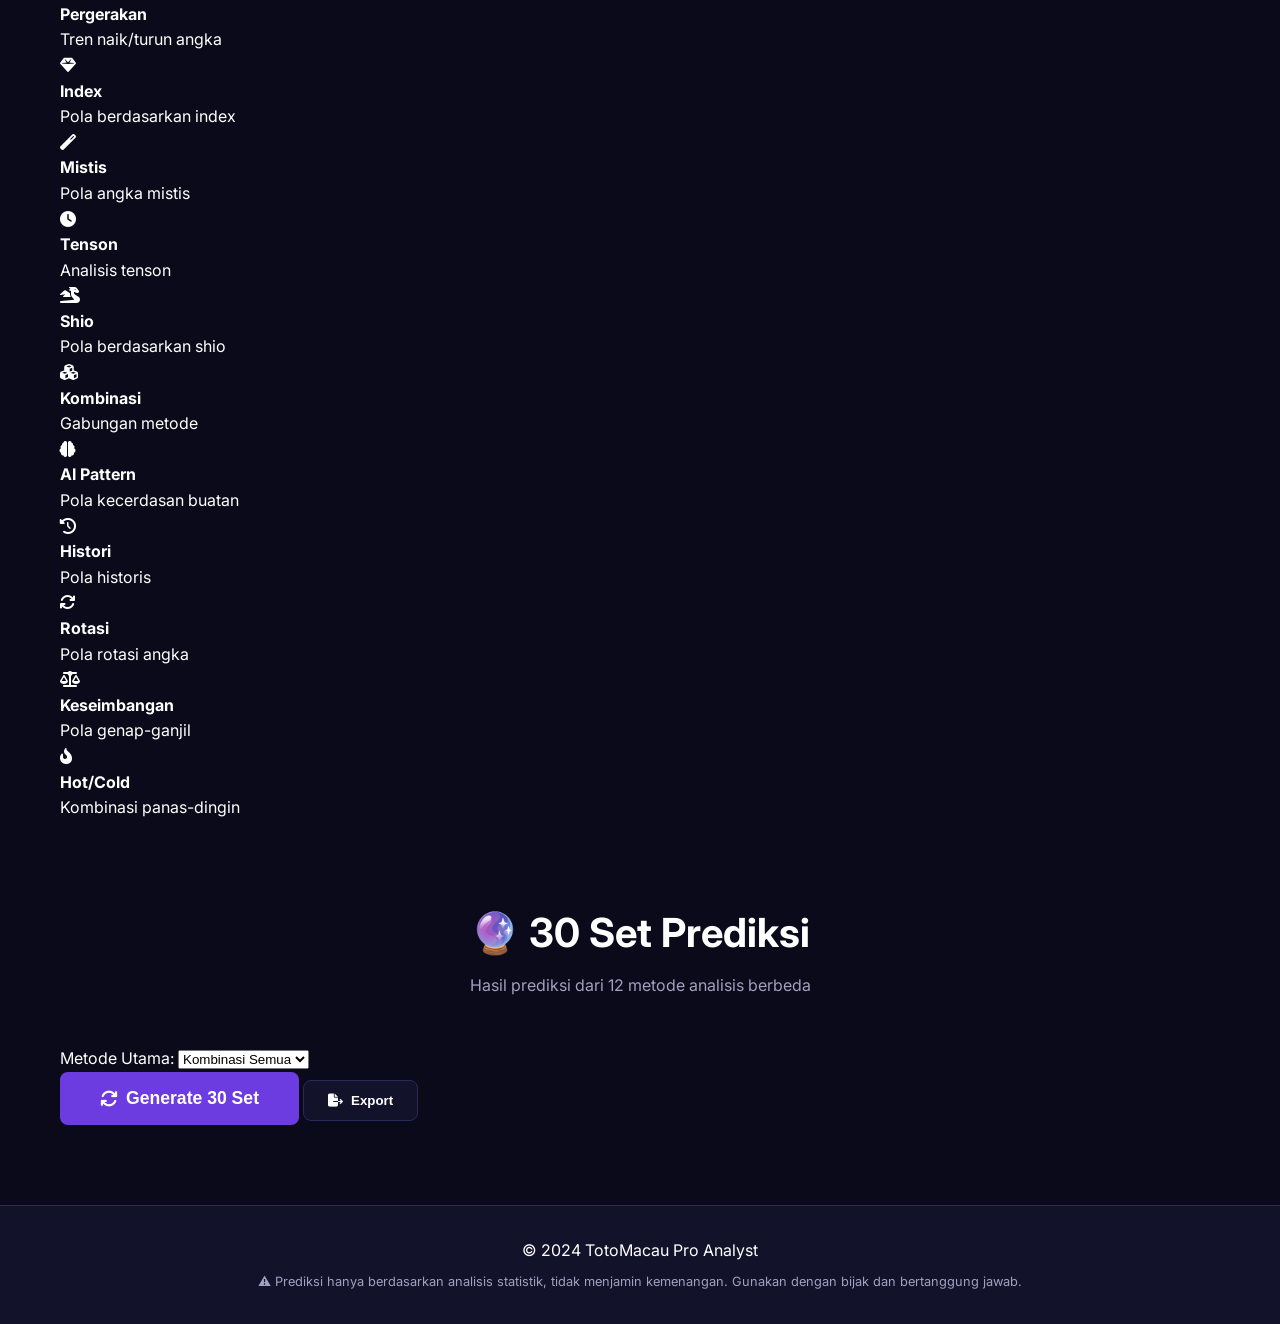
==== commit 16a15158: "ser" ====
--- a/index.html
+++ b/index.html
@@ -1,715 +1,315 @@
 <!DOCTYPE html>
 <html lang="id">
 <head>
-    <meta charset="UTF-8" />
-    <meta name="viewport" content="width=device-width, initial-scale=1.0" />
-    <title>Simulasi Rumus Togel - Edukasi Matematika</title>
-    <link href="https://fonts.googleapis.com/css2?family=Inter:opsz@14..32&family=JetBrains+Mono:wght@400;700&display=swap" rel="stylesheet" />
-    <style>
-        * { margin: 0; padding: 0; box-sizing: border-box; }
-        body {
-            font-family: 'Inter', sans-serif;
-            background: #f0ece6;
-            min-height: 100vh;
-            padding: 20px;
-        }
-        .container { max-width: 1300px; margin: 0 auto; }
-        
-        /* Header */
-        .header {
-            text-align: center;
-            padding: 30px 20px;
-            background: linear-gradient(135deg, #1a3a2b, #2d5a3d);
-            border-radius: 28px;
-            color: #f5efe8;
-            margin-bottom: 28px;
-        }
-        .header h1 { font-size: 2rem; font-weight: 600; }
-        .header p { opacity: 0.8; margin-top: 6px; }
-        .badge-edu {
-            display: inline-block;
-            background: rgba(255,255,255,0.15);
-            padding: 4px 18px;
-            border-radius: 40px;
-            font-size: 0.7rem;
-            margin-top: 10px;
-        }
-
-        /* Grid */
-        .grid-2 { display: grid; grid-template-columns: 1fr 1fr; gap: 24px; margin-bottom: 24px; }
-        .grid-3 { display: grid; grid-template-columns: 1fr 1fr 1fr; gap: 24px; margin-bottom: 24px; }
-        @media (max-width: 900px) { .grid-2, .grid-3 { grid-template-columns: 1fr; } }
-
-        .card {
-            background: #fffcf8;
-            border-radius: 24px;
-            padding: 24px 28px;
-            box-shadow: 0 4px 16px rgba(0,0,0,0.04);
-            border: 1px solid #ede8e2;
-        }
-        .card h2 {
-            font-size: 1.1rem;
-            color: #2d2419;
-            margin-bottom: 16px;
-            display: flex;
-            align-items: center;
-            gap: 10px;
-        }
-        .card h2 .icon { font-size: 1.4rem; }
-
-        /* Input */
-        textarea, input[type="number"] {
-            width: 100%;
-            padding: 12px 16px;
-            border: 2px solid #e0d6cc;
-            border-radius: 16px;
-            font-family: 'JetBrains Mono', monospace;
-            font-size: 0.9rem;
-            background: #fff;
-            outline: none;
-            transition: 0.25s;
-        }
-        textarea:focus, input:focus {
-            border-color: #2d5a3d;
-            box-shadow: 0 0 0 4px rgba(45, 90, 61, 0.1);
-        }
-        textarea { min-height: 120px; resize: vertical; }
-
-        .btn {
-            padding: 12px 28px;
-            border: none;
-            border-radius: 40px;
-            font-weight: 500;
-            font-size: 0.9rem;
-            cursor: pointer;
-            transition: 0.25s;
-            background: #dccfc0;
-            color: #2d2419;
-        }
-        .btn-primary { background: #2d5a3d; color: #fff; }
-        .btn-primary:hover { background: #1a3a2b; transform: translateY(-2px); }
-        .btn-gold { background: #d4a373; color: #fff; }
-        .btn-gold:hover { background: #b8895e; transform: translateY(-2px); }
-        .btn-danger { background: #d47a7a; color: #fff; }
-        .btn-danger:hover { background: #b86161; transform: translateY(-2px); }
-        .btn-outline { background: transparent; border: 1.5px solid #2d5a3d; color: #2d5a3d; }
-        .btn-outline:hover { background: #2d5a3d; color: #fff; }
-        .btn-sm { padding: 8px 18px; font-size: 0.8rem; }
-
-        .btn-group { display: flex; gap: 12px; flex-wrap: wrap; margin-top: 12px; }
-
-        /* Tabel */
-        .table-wrap { overflow-x: auto; }
-        table {
-            width: 100%;
-            border-collapse: collapse;
-            font-size: 0.85rem;
-        }
-        th {
-            text-align: left;
-            padding: 10px 8px;
-            color: #8a7a68;
-            font-weight: 500;
-            border-bottom: 2px solid #ede8e2;
-            position: sticky;
-            top: 0;
-            background: #fffcf8;
-        }
-        td {
-            padding: 8px 8px;
-            border-bottom: 1px solid #f4efe9;
-            font-family: 'JetBrains Mono', monospace;
-        }
-        tr:hover td { background: #faf7f2; }
-        .highlight { color: #2d5a3d; font-weight: 700; }
-        .hot { color: #d47a7a; font-weight: 700; }
-        .cold { color: #7a9bb5; font-weight: 700; }
-
-        /* Prediksi */
-        .prediction-box {
-            display: flex;
-            gap: 10px;
-            flex-wrap: wrap;
-            padding: 12px 0;
-        }
-        .prediction-item {
-            background: #f6f2ec;
-            padding: 8px 16px;
-            border-radius: 12px;
-            font-family: 'JetBrains Mono', monospace;
-            font-weight: 700;
-            color: #2d2419;
-            border: 2px solid transparent;
-        }
-        .prediction-item.main { border-color: #d4a373; background: #fdf6e3; }
-
-        /* Statistik */
-        .stat-grid {
-            display: grid;
-            grid-template-columns: repeat(auto-fill, minmax(60px, 1fr));
-            gap: 6px;
-            margin-top: 8px;
-        }
-        .stat-grid .item {
-            text-align: center;
-            padding: 8px 4px;
-            background: #f6f2ec;
-            border-radius: 10px;
-            font-size: 0.8rem;
-        }
-        .stat-grid .item .num { font-family: 'JetBrains Mono', monospace; font-weight: 700; font-size: 1.1rem; }
-        .stat-grid .item .freq { font-size: 0.7rem; color: #8a7a68; }
-
-        .rumus-box {
-            background: #f6f2ec;
-            border-radius: 16px;
-            padding: 16px 20px;
-            margin-top: 12px;
-            font-family: 'JetBrains Mono', monospace;
-            font-size: 0.85rem;
-            color: #2d2419;
-            border-left: 4px solid #2d5a3d;
-            max-height: 200px;
-            overflow-y: auto;
-        }
-
-        @media (max-width: 480px) {
-            .header h1 { font-size: 1.4rem; }
-            .card { padding: 16px; }
-            .stat-grid { grid-template-columns: repeat(auto-fill, minmax(44px, 1fr)); }
-        }
-    </style>
+    <meta charset="UTF-8">
+    <meta name="viewport" content="width=device-width, initial-scale=1.0">
+    <title>Analisis Toto Macau Pro - 30 Set Prediksi</title>
+    <link rel="stylesheet" href="style.css">
+    <link href="https://fonts.googleapis.com/css2?family=Inter:wght@300;400;600;700;800;900&display=swap" rel="stylesheet">
+    <link rel="stylesheet" href="https://cdnjs.cloudflare.com/ajax/libs/font-awesome/6.4.0/css/all.min.css">
 </head>
 <body>
-
-<div class="container">
-
-    <!-- HEADER -->
-    <div class="header">
-        <h1>🧮 Simulasi Rumus Angka Lengkap</h1>
-        <p>Edukasi matematika &amp; logika pola angka</p>
-        <span class="badge-edu">📚 Hanya untuk mengasah otak • Bukan perjudian</span>
-    </div>
-
-    <!-- INPUT DATA -->
-    <div class="grid-2">
-        <div class="card">
-            <h2><span class="icon">📝</span> Input Data Historis</h2>
-            <p style="font-size:0.85rem; color:#8a7a68; margin-bottom:12px;">
-                Masukkan hasil angka sebelumnya (pisahkan dengan spasi atau koma).<br/>
-                Contoh: 1 2 3 4  atau  1,2,3,4
-            </p>
-            <textarea id="dataInput" placeholder="1 2 3 4&#10;5 6 7 8&#10;9 0 1 2">1 2 3 4
-5 6 7 8
-9 0 1 2
-3 4 5 6
-7 8 9 0</textarea>
-            <div class="btn-group">
-                <button class="btn btn-primary" id="prosesBtn">📊 Proses Data</button>
-                <button class="btn btn-outline btn-sm" id="sampleBtn">📋 Contoh Data</button>
-                <button class="btn btn-danger btn-sm" id="clearBtn">🗑️ Hapus</button>
-            </div>
-        </div>
-
-        <div class="card">
-            <h2><span class="icon">📈</span> Statistik Data</h2>
-            <div id="statInfo">
-                <p style="color:#8a7a68;">Belum ada data diproses</p>
-            </div>
-            <div style="margin-top:12px;">
-                <div style="font-size:0.8rem; color:#8a7a68;">🔥 Angka Panas (Hot)</div>
-                <div id="hotNumbers" style="font-family:'JetBrains Mono',monospace; padding:8px 0;">-</div>
-                <div style="font-size:0.8rem; color:#8a7a68;">❄️ Angka Dingin (Cold)</div>
-                <div id="coldNumbers" style="font-family:'JetBrains Mono',monospace; padding:8px 0;">-</div>
-            </div>
-        </div>
-    </div>
-
-    <!-- HASIL PREDIKSI -->
-    <div class="grid-2">
-        <div class="card">
-            <h2><span class="icon">🔮</span> Hasil Prediksi</h2>
-            <div id="predictionResult">
-                <p style="color:#8a7a68;">Proses data terlebih dahulu</p>
-            </div>
-            <div class="btn-group">
-                <button class="btn btn-gold" id="predictBtn">🎯 Generate Prediksi</button>
-                <button class="btn btn-outline btn-sm" id="rumusToggleBtn">📐 Tampilkan Rumus</button>
-            </div>
-            <div id="rumusDetail" class="rumus-box" style="display:none;">
-                <div id="rumusContent">Rumus akan ditampilkan di sini</div>
-            </div>
-        </div>
-
-        <div class="card">
-            <h2><span class="icon">📊</span> Analisis Korelasi</h2>
-            <div id="korelasiDisplay">
-                <p style="color:#8a7a68;">Proses data untuk melihat korelasi antar posisi</p>
-            </div>
-        </div>
-    </div>
-
-    <!-- TABEL DATA -->
-    <div class="card" style="margin-bottom:24px;">
-        <h2><span class="icon">📋</span> Data Historis</h2>
-        <div class="table-wrap">
-            <table id="dataTable">
-                <thead>
-                    <tr>
-                        <th>#</th>
-                        <th>P1</th>
-                        <th>P2</th>
-                        <th>P3</th>
-                        <th>P4</th>
-                        <th>Jumlah</th>
-                        <th>Genap</th>
-                        <th>Ganjil</th>
-                    </tr>
-                </thead>
-                <tbody id="dataTableBody">
-                    <tr><td colspan="8" style="text-align:center; color:#8a7a68;">Belum ada data</td></tr>
-                </tbody>
-            </table>
-        </div>
-    </div>
-
-    <!-- FOOTER -->
-    <div style="text-align:center; padding:24px 0 12px; font-size:0.8rem; color:#a28e7a;">
-        🧠 Simulasi ini murni untuk edukasi matematika dan logika. Tidak ada kaitan dengan perjudian.
-    </div>
-
-</div>
-
-<script>
-    // ================================================================
-    //  SIMULASI RUMUS ANGKA LENGKAP
-    // ================================================================
-
-    // ---- STATE ----
-    let data = [];
-    let processedData = [];
-    let predictions = [];
-    let showRumus = false;
-
-    // ---- ELEMEN ----
-    const dataInput = document.getElementById('dataInput');
-    const prosesBtn = document.getElementById('prosesBtn');
-    const sampleBtn = document.getElementById('sampleBtn');
-    const clearBtn = document.getElementById('clearBtn');
-    const predictBtn = document.getElementById('predictBtn');
-    const rumusToggleBtn = document.getElementById('rumusToggleBtn');
-    const dataTableBody = document.getElementById('dataTableBody');
-    const statInfo = document.getElementById('statInfo');
-    const hotNumbers = document.getElementById('hotNumbers');
-    const coldNumbers = document.getElementById('coldNumbers');
-    const predictionResult = document.getElementById('predictionResult');
-    const korelasiDisplay = document.getElementById('korelasiDisplay');
-    const rumusDetail = document.getElementById('rumusDetail');
-    const rumusContent = document.getElementById('rumusContent');
-
-    // ---- FUNGSI UTAMA ----
-    function parseData(text) {
-        const lines = text.split('\n').filter(line => line.trim());
-        const result = [];
-        for (const line of lines) {
-            const nums = line.split(/[\s,;]+/).filter(s => s !== '').map(Number);
-            if (nums.length >= 4 && nums.every(n => !isNaN(n) && n >= 0 && n <= 9)) {
-                result.push(nums.slice(0, 4));
-            }
-        }
-        return result;
-    }
-
-    function processData() {
-        const raw = dataInput.value;
-        data = parseData(raw);
-        
-        if (data.length === 0) {
-            alert('⚠️ Data tidak valid! Masukkan minimal 1 set angka (4 digit 0-9)');
-            return;
-        }
-
-        processedData = data;
-        renderTable();
-        updateStats();
-        updateHotCold();
-        updateKorelasi();
-        generatePredictions();
-        renderPredictions();
-        
-        document.getElementById('statInfo').innerHTML = `
-            <p>✅ ${data.length} set data diproses</p>
-            <p style="font-size:0.85rem; color:#8a7a68;">
-                Terakhir: ${data[data.length-1].join(' ')}
-            </p>
-        `;
-    }
-
-    // ---- RENDER TABEL ----
-    function renderTable() {
-        if (processedData.length === 0) {
-            dataTableBody.innerHTML = `<tr><td colspan="8" style="text-align:center; color:#8a7a68;">Belum ada data</td></tr>`;
-            return;
-        }
-
-        let html = '';
-        processedData.forEach((row, i) => {
-            const sum = row.reduce((a, b) => a + b, 0);
-            const even = row.filter(n => n % 2 === 0).length;
-            const odd = row.filter(n => n % 2 === 1).length;
-            html += `
-                <tr>
-                    <td>${i + 1}</td>
-                    <td>${row[0]}</td>
-                    <td>${row[1]}</td>
-                    <td>${row[2]}</td>
-                    <td>${row[3]}</td>
-                    <td>${sum}</td>
-                    <td>${even}</td>
-                    <td>${odd}</td>
-                </tr>
-            `;
-        });
-        dataTableBody.innerHTML = html;
-    }
-
-    // ---- UPDATE STATISTIK ----
-    function updateStats() {
-        if (processedData.length === 0) return;
-
-        const stats = [];
-        for (let pos = 0; pos < 4; pos++) {
-            const vals = processedData.map(row => row[pos]);
-            const min = Math.min(...vals);
-            const max = Math.max(...vals);
-            const mean = (vals.reduce((a, b) => a + b, 0) / vals.length).toFixed(1);
-            const mode = getMode(vals);
-            const freq = getFrequency(vals);
-            stats.push({ min, max, mean, mode, freq });
-        }
-
-        // Tampilkan di statInfo
-        let html = `
-            <div style="display:grid; grid-template-columns:1fr 1fr; gap:8px; font-size:0.85rem;">
-                <div><strong>Posisi</strong></div>
-                <div><strong>Min / Max / Mean / Modus</strong></div>
-        `;
-        stats.forEach((s, i) => {
-            html += `
-                <div>P${i+1}</div>
-                <div>${s.min} / ${s.max} / ${s.mean} / ${s.mode}</div>
-            `;
-        });
-        html += '</div>';
-        statInfo.innerHTML = html;
-    }
-
-    function getMode(arr) {
-        const freq = {};
-        arr.forEach(n => freq[n] = (freq[n] || 0) + 1);
-        let maxFreq = 0, mode = arr[0];
-        for (const key in freq) {
-            if (freq[key] > maxFreq) {
-                maxFreq = freq[key];
-                mode = key;
-            }
-        }
-        return mode;
-    }
-
-    function getFrequency(arr) {
-        const freq = {};
-        arr.forEach(n => freq[n] = (freq[n] || 0) + 1);
-        return freq;
-    }
-
-    // ---- HOT & COLD ----
-    function updateHotCold() {
-        if (processedData.length === 0) {
-            hotNumbers.textContent = '-';
-            coldNumbers.textContent = '-';
-            return;
-        }
-
-        // Gabungkan semua angka
-        const all = processedData.flat();
-        const freq = getFrequency(all);
-        
-        // Urutkan berdasarkan frekuensi
-        const sorted = Object.entries(freq).sort((a, b) => b[1] - a[1]);
-        const hot = sorted.slice(0, 5);
-        const cold = sorted.slice(-5).reverse();
-
-        hotNumbers.textContent = hot.map(([num, count]) => `${num}(${count})`).join(' ');
-        coldNumbers.textContent = cold.map(([num, count]) => `${num}(${count})`).join(' ');
-    }
-
-    // ---- KORELASI ----
-    function updateKorelasi() {
-        if (processedData.length < 2) {
-            korelasiDisplay.innerHTML = '<p style="color:#8a7a68;">Minimal 2 data untuk korelasi</p>';
-            return;
-        }
-
-        let html = '<div style="font-size:0.85rem;">';
-        for (let i = 0; i < 4; i++) {
-            for (let j = i + 1; j < 4; j++) {
-                const corr = calculateCorrelation(i, j);
-                const label = corr > 0.5 ? '✅ Kuat' : corr > 0.3 ? '🟡 Sedang' : '🔵 Lemah';
-                const color = corr > 0.5 ? '#2d5a3d' : corr > 0.3 ? '#d4a373' : '#7a9bb5';
-                html += `
-                    <div style="display:flex; justify-content:space-between; padding:4px 0; border-bottom:1px solid #f4efe9;">
-                        <span>P${i+1} ⇔ P${j+1}</span>
-                        <span style="color:${color}; font-weight:700;">${corr.toFixed(3)} ${label}</span>
-                    </div>
-                `;
-            }
-        }
-        html += '</div>';
-        korelasiDisplay.innerHTML = html;
-    }
-
-    function calculateCorrelation(pos1, pos2) {
-        const x = processedData.map(row => row[pos1]);
-        const y = processedData.map(row => row[pos2]);
-        const n = x.length;
-        
-        const sumX = x.reduce((a, b) => a + b, 0);
-        const sumY = y.reduce((a, b) => a + b, 0);
-        const sumXY = x.reduce((a, b, i) => a + b * y[i], 0);
-        const sumX2 = x.reduce((a, b) => a + b * b, 0);
-        const sumY2 = y.reduce((a, b) => a + b * b, 0);
-        
-        const corr = (n * sumXY - sumX * sumY) / 
-                     Math.sqrt((n * sumX2 - sumX * sumX) * (n * sumY2 - sumY * sumY));
-        return corr || 0;
-    }
-
-    // ---- GENERATE PREDICTIONS ----
-    function generatePredictions() {
-        if (processedData.length === 0) return;
-
-        predictions = [];
-        
-        // 1. Berdasarkan modus per posisi
-        const modePred = [];
-        for (let pos = 0; pos < 4; pos++) {
-            const vals = processedData.map(row => row[pos]);
-            modePred.push(parseInt(getMode(vals)));
-        }
-        predictions.push({ name: 'Modus', nums: modePred });
-
-        // 2. Berdasarkan rata-rata (pembulatan)
-        const meanPred = [];
-        for (let pos = 0; pos < 4; pos++) {
-            const vals = processedData.map(row => row[pos]);
-            const mean = vals.reduce((a, b) => a + b, 0) / vals.length;
-            meanPred.push(Math.round(mean));
-        }
-        predictions.push({ name: 'Rata-rata', nums: meanPred });
-
-        // 3. Angka Panas (Hot)
-        const all = processedData.flat();
-        const freq = getFrequency(all);
-        const sorted = Object.entries(freq).sort((a, b) => b[1] - a[1]);
-        const hotNums = sorted.slice(0, 4).map(([num]) => parseInt(num));
-        while (hotNums.length < 4) hotNums.push(Math.floor(Math.random() * 10));
-        predictions.push({ name: 'Panas (Hot)', nums: hotNums });
-
-        // 4. Angka Dingin (Cold)
-        const coldNums = sorted.slice(-4).map(([num]) => parseInt(num)).reverse();
-        while (coldNums.length < 4) coldNums.push(Math.floor(Math.random() * 10));
-        predictions.push({ name: 'Dingin (Cold)', nums: coldNums });
-
-        // 5. Rumus Tesson (digit terakhir dari jumlah)
-        const last = processedData[processedData.length - 1];
-        const sum = last.reduce((a, b) => a + b, 0);
-        const tesson = [
-            sum % 10,
-            (sum + 1) % 10,
-            (sum + 2) % 10,
-            (sum + 3) % 10
-        ];
-        predictions.push({ name: 'Tesson', nums: tesson });
-
-        // 6. Index Mistis (pola)
-        const mistis = [
-            (last[0] + last[1]) % 10,
-            (last[1] + last[2]) % 10,
-            (last[2] + last[3]) % 10,
-            (last[0] + last[3]) % 10
-        ];
-        predictions.push({ name: 'Mistis', nums: mistis });
-
-        // 7. Fibonacci-like
-        if (processedData.length >= 2) {
-            const prev1 = processedData[processedData.length - 1];
-            const prev2 = processedData[processedData.length - 2];
-            const fibo = [
-                (prev1[0] + prev2[0]) % 10,
-                (prev1[1] + prev2[1]) % 10,
-                (prev1[2] + prev2[2]) % 10,
-                (prev1[3] + prev2[3]) % 10
-            ];
-            predictions.push({ name: 'Fibonacci', nums: fibo });
-        }
-
-        // 8. Colok Bebas (rekomendasi angka per posisi)
-        const colok = [];
-        for (let pos = 0; pos < 4; pos++) {
-            const vals = processedData.map(row => row[pos]);
-            const freq2 = getFrequency(vals);
-            const sorted2 = Object.entries(freq2).sort((a, b) => b[1] - a[1]);
-            colok.push(parseInt(sorted2[0][0]));
-        }
-        predictions.push({ name: 'Colok Bebas', nums: colok });
-    }
-
-    // ---- RENDER PREDICTIONS ----
-    function renderPredictions() {
-        if (predictions.length === 0) {
-            predictionResult.innerHTML = '<p style="color:#8a7a68;">Proses data terlebih dahulu</p>';
-            return;
-        }
-
-        let html = '<div class="prediction-box">';
-        predictions.forEach((pred, i) => {
-            const isMain = i < 2;
-            html += `
-                <div class="prediction-item ${isMain ? 'main' : ''}">
-                    <div style="font-size:0.65rem; color:#8a7a68;">${pred.name}</div>
-                    <div>${pred.nums.join(' ')}</div>
-                </div>
-            `;
-        });
-        html += '</div>';
-        
-        // Tambahan prediksi 2D/3D/4D
-        const last = processedData[processedData.length - 1];
-        html += `
-            <div style="margin-top:12px; font-size:0.85rem; background:#f6f2ec; padding:12px 16px; border-radius:12px;">
-                <div><strong>2D:</strong> ${last[2]}${last[3]} → ${(last[2]+last[3])%10}${(last[2]*last[3])%10}</div>
-                <div><strong>3D:</strong> ${last[1]}${last[2]}${last[3]} → ${(last[1]+last[2])%10}${(last[2]+last[3])%10}${(last[1]*last[3])%10}</div>
-                <div><strong>4D:</strong> ${last.join(' ')} → ${predictions[0]?.nums.join(' ') || last.join(' ')}</div>
-            </div>
-        `;
-
-        predictionResult.innerHTML = html;
-    }
-
-    // ---- RUMUS DETAIL ----
-    function updateRumus() {
-        if (processedData.length === 0) return;
-
-        const last = processedData[processedData.length - 1];
-        const prev = processedData.length >= 2 ? processedData[processedData.length - 2] : null;
-        
-        let html = `
-            <div style="margin-bottom:8px; padding-bottom:8px; border-bottom:1px solid #e0d6cc;">
-                <strong>Data Terakhir:</strong> ${last.join(' ')}
-            </div>
-            <div style="margin-bottom:8px; padding-bottom:8px; border-bottom:1px solid #e0d6cc;">
-                <strong>Rumus Tesson:</strong> (${last.join(' + ')}) = ${last.reduce((a,b) => a+b, 0)} → 
-                ${last.reduce((a,b) => a+b, 0) % 10} = ${(last.reduce((a,b) => a+b, 0) % 10)}
-            </div>
-            <div style="margin-bottom:8px; padding-bottom:8px; border-bottom:1px solid #e0d6cc;">
-                <strong>Rumus Mistis:</strong> 
-                (${last[0]}+${last[1]})%10 = ${(last[0]+last[1])%10} | 
-                (${last[1]}+${last[2]})%10 = ${(last[1]+last[2])%10} |
-                (${last[2]}+${last[3]})%10 = ${(last[2]+last[3])%10} |
-                (${last[0]}+${last[3]})%10 = ${(last[0]+last[3])%10}
-            </div>
-            <div style="margin-bottom:8px; padding-bottom:8px; border-bottom:1px solid #e0d6cc;">
-                <strong>Angka Index (2D):</strong>
-                ${last[2]}${last[3]} → As:${(last[2]+last[3])%10} Kop:${(last[2]*last[3])%10}
-            </div>
-        `;
-
-        if (prev) {
-            html += `
-                <div style="margin-bottom:8px;">
-                    <strong>Fibonacci:</strong>
-                    (${prev[0]}+${last[0]})%10 = ${(prev[0]+last[0])%10} |
-                    (${prev[1]}+${last[1]})%10 = ${(prev[1]+last[1])%10} |
-                    (${prev[2]}+${last[2]})%10 = ${(prev[2]+last[2])%10} |
-                    (${prev[3]}+${last[3]})%10 = ${(prev[3]+last[3])%10}
-                </div>
-            `;
-        }
-
-        rumusContent.innerHTML = html;
-    }
-
-    // ---- EVENT LISTENER ----
-    prosesBtn.addEventListener('click', function() {
-        processData();
-        updateRumus();
-    });
-
-    sampleBtn.addEventListener('click', function() {
-        dataInput.value = `1 2 3 4
-5 6 7 8
-9 0 1 2
-3 4 5 6
-7 8 9 0
-2 4 6 8
-1 3 5 7
-9 8 7 6
-5 4 3 2
-0 1 2 3
-8 7 6 5
-4 3 2 1
-2 5 8 1
-3 6 9 2
-4 7 0 3
-5 8 1 4
-6 9 2 5
-7 0 3 6
-8 1 4 7
-9 2 5 8`;
-        processData();
-        updateRumus();
-    });
-
-    clearBtn.addEventListener('click', function() {
-        dataInput.value = '';
-        processedData = [];
-        data = [];
-        predictions = [];
-        dataTableBody.innerHTML = `<tr><td colspan="8" style="text-align:center; color:#8a7a68;">Belum ada data</td></tr>`;
-        statInfo.innerHTML = '<p style="color:#8a7a68;">Belum ada data diproses</p>';
-        hotNumbers.textContent = '-';
-        coldNumbers.textContent = '-';
-        predictionResult.innerHTML = '<p style="color:#8a7a68;">Proses data terlebih dahulu</p>';
-        korelasiDisplay.innerHTML = '<p style="color:#8a7a68;">Proses data untuk melihat korelasi</p>';
-        rumusDetail.style.display = 'none';
-    });
-
-    predictBtn.addEventListener('click', function() {
-        if (processedData.length === 0) {
-            alert('⚠️ Proses data terlebih dahulu!');
-            return;
-        }
-        generatePredictions();
-        renderPredictions();
-        updateRumus();
-    });
-
-    rumusToggleBtn.addEventListener('click', function() {
-        showRumus = !showRumus;
-        rumusDetail.style.display = showRumus ? 'block' : 'none';
-        if (showRumus) updateRumus();
-    });
-
-    // ---- INISIALISASI ----
-    // Load contoh data awal
-    setTimeout(() => {
-        sampleBtn.click();
-    }, 300);
-
-    console.log('✅ Simulasi Rumus Angka Lengkap siap!');
-    console.log('📚 Edukasi matematika & logika - Bukan perjudian');
-</script>
-
+    <!-- Navbar -->
+    <nav class="navbar">
+        <div class="container">
+            <div class="nav-brand">
+                <a href="#"><i class="fas fa-robot"></i> TotoMacau<span>Pro</span></a>
+            </div>
+            <ul class="nav-menu">
+                <li><a href="#home">Beranda</a></li>
+                <li><a href="#data">Data</a></li>
+                <li><a href="#analysis">Analisis</a></li>
+                <li><a href="#patterns">Pola</a></li>
+                <li><a href="#predict">30 Set Prediksi</a></li>
+            </ul>
+            <div class="hamburger">
+                <span></span>
+                <span></span>
+                <span></span>
+            </div>
+        </div>
+    </nav>
+
+    <!-- Hero Section -->
+    <section id="home" class="hero">
+        <div class="container">
+            <div class="hero-content">
+                <h1>Analisis Toto Macau <span class="highlight">Pro</span></h1>
+                <p>30 Set Prediksi dengan 12 Metode Analisis • Pola Index • Mistis • Tenson • Shio</p>
+                <div class="hero-stats">
+                    <div class="stat-item">
+                        <span class="stat-number" id="totalDraws">0</span>
+                        <span class="stat-label">Total Undian</span>
+                    </div>
+                    <div class="stat-item">
+                        <span class="stat-number" id="hotNumbers">-</span>
+                        <span class="stat-label">Angka Panas</span>
+                    </div>
+                    <div class="stat-item">
+                        <span class="stat-number" id="coldNumbers">-</span>
+                        <span class="stat-label">Angka Dingin</span>
+                    </div>
+                    <div class="stat-item">
+                        <span class="stat-number" id="latestPeriod">-</span>
+                        <span class="stat-label">Periode Terakhir</span>
+                    </div>
+                </div>
+            </div>
+        </div>
+    </section>
+
+    <!-- Data Section -->
+    <section id="data" class="data-section">
+        <div class="container">
+            <h2 class="section-title">📊 Data Historis</h2>
+            <p class="section-subtitle">Kelola data undian untuk analisis yang akurat</p>
+            
+            <div class="control-container">
+                <button onclick="loadHistoryData()" class="btn btn-primary">
+                    <i class="fas fa-download"></i> Muat histori.txt
+                </button>
+                <button onclick="loadSampleData()" class="btn btn-secondary">
+                    <i class="fas fa-database"></i> Data Sample
+                </button>
+                <button onclick="clearAllData()" class="btn btn-danger">
+                    <i class="fas fa-trash"></i> Hapus Semua
+                </button>
+                <span id="dataStatus" class="data-status">Status: Siap</span>
+            </div>
+
+            <div class="input-container">
+                <h3><i class="fas fa-pen"></i> Tambah Data Manual</h3>
+                <div class="input-group">
+                    <label>Tanggal & Waktu</label>
+                    <input type="datetime-local" id="drawDateTime">
+                </div>
+                <div class="input-group">
+                    <label>Periode</label>
+                    <input type="number" id="drawPeriod" placeholder="Contoh: 13645">
+                </div>
+                <div class="input-group">
+                    <label>4D Result</label>
+                    <div class="number-inputs">
+                        <input type="number" id="num1" min="0" max="9" placeholder="0" maxlength="1">
+                        <input type="number" id="num2" min="0" max="9" placeholder="0" maxlength="1">
+                        <input type="number" id="num3" min="0" max="9" placeholder="0" maxlength="1">
+                        <input type="number" id="num4" min="0" max="9" placeholder="0" maxlength="1">
+                    </div>
+                </div>
+                <button onclick="addDraw()" class="btn btn-primary" style="grid-column: 1 / -1;">
+                    <i class="fas fa-plus"></i> Tambahkan Data
+                </button>
+            </div>
+
+            <div class="data-table-wrapper">
+                <h3>Data Historis <span id="dataCount" class="data-count">(0 data)</span></h3>
+                <div class="table-responsive">
+                    <table id="dataTable">
+                        <thead>
+                            <tr>
+                                <th>Tanggal & Waktu</th>
+                                <th>Periode</th>
+                                <th>Result (4D)</th>
+                                <th>Aksi</th>
+                            </tr>
+                        </thead>
+                        <tbody id="tableBody">
+                            <tr><td colspan="4" style="text-align:center;padding:2rem;color:var(--text-secondary);">Belum ada data</td></tr>
+                        </tbody>
+                    </table>
+                </div>
+            </div>
+        </div>
+    </section>
+
+    <!-- Analysis Section -->
+    <section id="analysis" class="analysis-section">
+        <div class="container">
+            <h2 class="section-title">📈 Analisis Mendalam</h2>
+            <p class="section-subtitle">Analisis statistik, frekuensi, dan pola pergerakan</p>
+            
+            <div class="analysis-tabs">
+                <button class="tab-btn active" onclick="switchTab('frequency')">
+                    <i class="fas fa-chart-bar"></i> Frekuensi
+                </button>
+                <button class="tab-btn" onclick="switchTab('movement')">
+                    <i class="fas fa-wave-square"></i> Pergerakan
+                </button>
+                <button class="tab-btn" onclick="switchTab('pattern')">
+                    <i class="fas fa-braille"></i> Pola
+                </button>
+            </div>
+
+            <div id="tab-frequency" class="tab-content active">
+                <div class="analysis-grid">
+                    <div class="analysis-card">
+                        <h3><i class="fas fa-fire"></i> Angka Panas (Hot)</h3>
+                        <div id="hotNumbersList" class="number-list"></div>
+                    </div>
+                    <div class="analysis-card">
+                        <h3><i class="fas fa-snowflake"></i> Angka Dingin (Cold)</h3>
+                        <div id="coldNumbersList" class="number-list"></div>
+                    </div>
+                    <div class="analysis-card analysis-full">
+                        <h3><i class="fas fa-chart-bar"></i> Frekuensi Lengkap</h3>
+                        <div id="frequencyChart" class="frequency-chart"></div>
+                    </div>
+                </div>
+            </div>
+
+            <div id="tab-movement" class="tab-content">
+                <div class="movement-grid">
+                    <div class="analysis-card">
+                        <h3><i class="fas fa-arrow-up"></i> Tren Naik</h3>
+                        <div id="trendUp" class="number-list"></div>
+                    </div>
+                    <div class="analysis-card">
+                        <h3><i class="fas fa-arrow-down"></i> Tren Turun</h3>
+                        <div id="trendDown" class="number-list"></div>
+                    </div>
+                    <div class="analysis-card analysis-full">
+                        <h3><i class="fas fa-wave-square"></i> Grafik Pergerakan</h3>
+                        <div id="movementChart" class="movement-chart"></div>
+                    </div>
+                </div>
+            </div>
+
+            <div id="tab-pattern" class="tab-content">
+                <div class="pattern-grid">
+                    <div class="analysis-card">
+                        <h3><i class="fas fa-gem"></i> Pola Index</h3>
+                        <div id="indexPattern" class="pattern-content"></div>
+                    </div>
+                    <div class="analysis-card">
+                        <h3><i class="fas fa-magic"></i> Pola Mistis</h3>
+                        <div id="mysticalPattern" class="pattern-content"></div>
+                    </div>
+                    <div class="analysis-card">
+                        <h3><i class="fas fa-clock"></i> Pola Tenson</h3>
+                        <div id="tensonPattern" class="pattern-content"></div>
+                    </div>
+                    <div class="analysis-card">
+                        <h3><i class="fas fa-dragon"></i> Pola Shio</h3>
+                        <div id="shioPattern" class="pattern-content"></div>
+                    </div>
+                </div>
+            </div>
+        </div>
+    </section>
+
+    <!-- Patterns Section -->
+    <section id="patterns" class="patterns-section">
+        <div class="container">
+            <h2 class="section-title">🌀 Pola & Metode Lengkap</h2>
+            <p class="section-subtitle">12 Metode analisis untuk prediksi akurat</p>
+            
+            <div class="methods-grid">
+                <div class="method-card">
+                    <div class="method-icon"><i class="fas fa-chart-line"></i></div>
+                    <h4>Frekuensi</h4>
+                    <p>Analisis kemunculan angka</p>
+                </div>
+                <div class="method-card">
+                    <div class="method-icon"><i class="fas fa-wave-square"></i></div>
+                    <h4>Pergerakan</h4>
+                    <p>Tren naik/turun angka</p>
+                </div>
+                <div class="method-card">
+                    <div class="method-icon"><i class="fas fa-gem"></i></div>
+                    <h4>Index</h4>
+                    <p>Pola berdasarkan index</p>
+                </div>
+                <div class="method-card">
+                    <div class="method-icon"><i class="fas fa-magic"></i></div>
+                    <h4>Mistis</h4>
+                    <p>Pola angka mistis</p>
+                </div>
+                <div class="method-card">
+                    <div class="method-icon"><i class="fas fa-clock"></i></div>
+                    <h4>Tenson</h4>
+                    <p>Analisis tenson</p>
+                </div>
+                <div class="method-card">
+                    <div class="method-icon"><i class="fas fa-dragon"></i></div>
+                    <h4>Shio</h4>
+                    <p>Pola berdasarkan shio</p>
+                </div>
+                <div class="method-card">
+                    <div class="method-icon"><i class="fas fa-cubes"></i></div>
+                    <h4>Kombinasi</h4>
+                    <p>Gabungan metode</p>
+                </div>
+                <div class="method-card">
+                    <div class="method-icon"><i class="fas fa-brain"></i></div>
+                    <h4>AI Pattern</h4>
+                    <p>Pola kecerdasan buatan</p>
+                </div>
+                <div class="method-card">
+                    <div class="method-icon"><i class="fas fa-history"></i></div>
+                    <h4>Histori</h4>
+                    <p>Pola historis</p>
+                </div>
+                <div class="method-card">
+                    <div class="method-icon"><i class="fas fa-sync"></i></div>
+                    <h4>Rotasi</h4>
+                    <p>Pola rotasi angka</p>
+                </div>
+                <div class="method-card">
+                    <div class="method-icon"><i class="fas fa-balance-scale"></i></div>
+                    <h4>Keseimbangan</h4>
+                    <p>Pola genap-ganjil</p>
+                </div>
+                <div class="method-card">
+                    <div class="method-icon"><i class="fas fa-fire-alt"></i></div>
+                    <h4>Hot/Cold</h4>
+                    <p>Kombinasi panas-dingin</p>
+                </div>
+            </div>
+        </div>
+    </section>
+
+    <!-- Prediction Section -->
+    <section id="predict" class="predict-section">
+        <div class="container">
+            <h2 class="section-title">🔮 30 Set Prediksi</h2>
+            <p class="section-subtitle">Hasil prediksi dari 12 metode analisis berbeda</p>
+            
+            <div class="predict-controls">
+                <div class="method-selector">
+                    <label>Metode Utama:</label>
+                    <select id="mainMethod" onchange="generateAllPredictions()">
+                        <option value="combined">Kombinasi Semua</option>
+                        <option value="frequency">Frekuensi</option>
+                        <option value="movement">Pergerakan</option>
+                        <option value="index">Index</option>
+                        <option value="mystical">Mistis</option>
+                        <option value="tenson">Tenson</option>
+                        <option value="shio">Shio</option>
+                        <option value="ai">AI Pattern</option>
+                    </select>
+                </div>
+                <button onclick="generateAllPredictions()" class="btn btn-primary btn-large">
+                    <i class="fas fa-sync"></i> Generate 30 Set
+                </button>
+                <button onclick="exportPredictions()" class="btn btn-secondary">
+                    <i class="fas fa-file-export"></i> Export
+                </button>
+            </div>
+
+            <div id="predictionsContainer" class="predictions-container">
+                <!-- 30 sets will be generated here -->
+            </div>
+        </div>
+    </section>
+
+    <!-- Footer -->
+    <footer>
+        <div class="container">
+            <p>&copy; 2024 TotoMacau Pro Analyst</p>
+            <p class="disclaimer">⚠️ Prediksi hanya berdasarkan analisis statistik, tidak menjamin kemenangan. Gunakan dengan bijak dan bertanggung jawab.</p>
+        </div>
+    </footer>
+
+    <script src="script.js"></script>
 </body>
 </html>
--- a/style.css
+++ b/style.css
@@ -0,0 +1,585 @@
+/* Reset & Base */
+* {
+    margin: 0;
+    padding: 0;
+    box-sizing: border-box;
+}
+
+:root {
+    --primary: #6C3CE1;
+    --primary-dark: #5A2DBF;
+    --secondary: #FF6B6B;
+    --bg-dark: #0a0a1a;
+    --bg-card: #12122a;
+    --bg-card-hover: #1a1a3a;
+    --text-primary: #ffffff;
+    --text-secondary: #a0a0c0;
+    --border-color: #2a2a5a;
+    --success: #4ECDC4;
+    --warning: #FFD93D;
+}
+
+body {
+    font-family: 'Inter', -apple-system, BlinkMacSystemFont, sans-serif;
+    background: var(--bg-dark);
+    color: var(--text-primary);
+    line-height: 1.6;
+}
+
+.container {
+    max-width: 1200px;
+    margin: 0 auto;
+    padding: 0 20px;
+}
+
+/* Navbar */
+.navbar {
+    background: rgba(10, 10, 26, 0.95);
+    backdrop-filter: blur(10px);
+    border-bottom: 1px solid var(--border-color);
+    position: fixed;
+    width: 100%;
+    top: 0;
+    z-index: 1000;
+    transition: all 0.3s ease;
+}
+
+.navbar .container {
+    display: flex;
+    justify-content: space-between;
+    align-items: center;
+    padding: 1rem 20px;
+}
+
+.nav-brand a {
+    font-size: 1.5rem;
+    font-weight: 800;
+    color: var(--text-primary);
+    text-decoration: none;
+}
+
+.nav-brand i {
+    color: var(--primary);
+    margin-right: 8px;
+}
+
+.nav-brand span {
+    color: var(--primary);
+}
+
+.nav-menu {
+    display: flex;
+    list-style: none;
+    gap: 2rem;
+}
+
+.nav-menu a {
+    color: var(--text-secondary);
+    text-decoration: none;
+    transition: color 0.3s;
+    font-weight: 500;
+}
+
+.nav-menu a:hover {
+    color: var(--text-primary);
+}
+
+.hamburger {
+    display: none;
+    flex-direction: column;
+    cursor: pointer;
+}
+
+.hamburger span {
+    width: 25px;
+    height: 2px;
+    background: var(--text-primary);
+    margin: 3px 0;
+    transition: 0.3s;
+}
+
+/* Hero Section */
+.hero {
+    padding: 120px 0 80px;
+    background: linear-gradient(135deg, var(--bg-dark) 0%, #1a0a3a 50%, var(--bg-dark) 100%);
+    text-align: center;
+    border-bottom: 1px solid var(--border-color);
+}
+
+.hero h1 {
+    font-size: 3.5rem;
+    font-weight: 800;
+    margin-bottom: 0.5rem;
+    background: linear-gradient(135deg, #fff 0%, var(--primary) 100%);
+    -webkit-background-clip: text;
+    -webkit-text-fill-color: transparent;
+}
+
+.hero p {
+    font-size: 1.2rem;
+    color: var(--text-secondary);
+    margin-bottom: 3rem;
+}
+
+.hero-stats {
+    display: flex;
+    justify-content: center;
+    gap: 4rem;
+}
+
+.stat-item {
+    text-align: center;
+}
+
+.stat-number {
+    display: block;
+    font-size: 2.5rem;
+    font-weight: 800;
+    color: var(--text-primary);
+}
+
+.stat-label {
+    color: var(--text-secondary);
+    font-size: 0.9rem;
+}
+
+/* Section Titles */
+.section-title {
+    font-size: 2.5rem;
+    font-weight: 700;
+    text-align: center;
+    margin-bottom: 0.5rem;
+}
+
+.section-subtitle {
+    color: var(--text-secondary);
+    text-align: center;
+    margin-bottom: 3rem;
+}
+
+/* Data Section */
+.data-section {
+    padding: 80px 0;
+    border-bottom: 1px solid var(--border-color);
+}
+
+.input-container {
+    background: var(--bg-card);
+    padding: 2rem;
+    border-radius: 16px;
+    border: 1px solid var(--border-color);
+    margin-bottom: 2rem;
+    display: grid;
+    grid-template-columns: repeat(auto-fit, minmax(200px, 1fr));
+    gap: 1.5rem;
+    align-items: end;
+}
+
+.input-group label {
+    display: block;
+    color: var(--text-secondary);
+    font-size: 0.85rem;
+    margin-bottom: 0.3rem;
+    font-weight: 600;
+}
+
+.input-group input {
+    width: 100%;
+    padding: 0.75rem 1rem;
+    background: var(--bg-dark);
+    border: 1px solid var(--border-color);
+    border-radius: 8px;
+    color: var(--text-primary);
+    font-size: 1rem;
+    transition: border-color 0.3s;
+}
+
+.input-group input:focus {
+    outline: none;
+    border-color: var(--primary);
+}
+
+.number-inputs {
+    display: flex;
+    gap: 0.5rem;
+}
+
+.number-inputs input {
+    width: 60px;
+    text-align: center;
+    font-size: 1.5rem;
+    font-weight: 700;
+}
+
+/* Buttons */
+.btn {
+    display: inline-flex;
+    align-items: center;
+    gap: 0.5rem;
+    padding: 0.75rem 1.5rem;
+    border: none;
+    border-radius: 8px;
+    font-weight: 600;
+    cursor: pointer;
+    transition: all 0.3s;
+    text-decoration: none;
+}
+
+.btn-primary {
+    background: var(--primary);
+    color: white;
+}
+
+.btn-primary:hover {
+    background: var(--primary-dark);
+    transform: translateY(-2px);
+    box-shadow: 0 10px 30px rgba(108, 60, 225, 0.3);
+}
+
+.btn-secondary {
+    background: var(--bg-card);
+    color: var(--text-primary);
+    border: 1px solid var(--border-color);
+}
+
+.btn-secondary:hover {
+    background: var(--bg-card-hover);
+}
+
+.btn-danger {
+    background: var(--secondary);
+    color: white;
+}
+
+.btn-danger:hover {
+    background: #e55a5a;
+}
+
+.btn-large {
+    padding: 1rem 2.5rem;
+    font-size: 1.1rem;
+}
+
+/* Table */
+.data-table-wrapper {
+    background: var(--bg-card);
+    padding: 2rem;
+    border-radius: 16px;
+    border: 1px solid var(--border-color);
+}
+
+.data-table-wrapper h3 {
+    margin-bottom: 1rem;
+    color: var(--text-primary);
+}
+
+.table-responsive {
+    overflow-x: auto;
+}
+
+table {
+    width: 100%;
+    border-collapse: collapse;
+}
+
+table th {
+    background: var(--bg-dark);
+    color: var(--text-secondary);
+    padding: 0.75rem 1rem;
+    text-align: left;
+    font-weight: 600;
+    border-bottom: 2px solid var(--border-color);
+}
+
+table td {
+    padding: 0.75rem 1rem;
+    border-bottom: 1px solid var(--border-color);
+}
+
+table tr:hover {
+    background: var(--bg-card-hover);
+}
+
+.action-btn {
+    background: none;
+    border: none;
+    color: var(--secondary);
+    cursor: pointer;
+    padding: 0.25rem 0.5rem;
+    border-radius: 4px;
+    transition: all 0.3s;
+}
+
+.action-btn:hover {
+    background: rgba(255, 107, 107, 0.2);
+}
+
+/* Analysis Section */
+.analysis-section {
+    padding: 80px 0;
+    border-bottom: 1px solid var(--border-color);
+}
+
+.analysis-grid {
+    display: grid;
+    grid-template-columns: 1fr 1fr;
+    gap: 2rem;
+}
+
+.analysis-card {
+    background: var(--bg-card);
+    padding: 2rem;
+    border-radius: 16px;
+    border: 1px solid var(--border-color);
+}
+
+.analysis-full {
+    grid-column: 1 / -1;
+}
+
+.analysis-card h3 {
+    margin-bottom: 1.5rem;
+    display: flex;
+    align-items: center;
+    gap: 0.5rem;
+}
+
+.analysis-card h3 i {
+    color: var(--primary);
+}
+
+.number-list {
+    display: flex;
+    flex-wrap: wrap;
+    gap: 0.75rem;
+}
+
+.number-badge {
+    display: inline-flex;
+    align-items: center;
+    justify-content: center;
+    width: 45px;
+    height: 45px;
+    border-radius: 50%;
+    font-weight: 700;
+    font-size: 1.1rem;
+    background: var(--bg-dark);
+    border: 2px solid var(--border-color);
+}
+
+.number-badge.hot {
+    border-color: var(--secondary);
+    color: var(--secondary);
+    animation: pulse 1.5s infinite;
+}
+
+.number-badge.cold {
+    border-color: var(--primary);
+    color: var(--primary);
+}
+
+.number-badge .count {
+    font-size: 0.6rem;
+    opacity: 0.6;
+    margin-left: 2px;
+}
+
+@keyframes pulse {
+    0%, 100% { transform: scale(1); }
+    50% { transform: scale(1.1); }
+}
+
+.frequency-chart {
+    min-height: 200px;
+    display: flex;
+    align-items: flex-end;
+    gap: 8px;
+    padding-top: 20px;
+}
+
+.chart-bar-wrapper {
+    flex: 1;
+    display: flex;
+    flex-direction: column;
+    align-items: center;
+    height: 200px;
+}
+
+.chart-bar {
+    width: 100%;
+    max-width: 30px;
+    background: linear-gradient(to top, var(--primary), var(--secondary));
+    border-radius: 4px 4px 0 0;
+    transition: height 0.5s ease;
+    min-height: 4px;
+}
+
+.chart-label {
+    color: var(--text-secondary);
+    font-size: 0.75rem;
+    margin-top: 4px;
+}
+
+/* Prediction Section */
+.predict-section {
+    padding: 80px 0;
+}
+
+.predict-container {
+    display: grid;
+    grid-template-columns: 1fr 1.5fr;
+    gap: 2rem;
+}
+
+.predict-method {
+    background: var(--bg-card);
+    padding: 2rem;
+    border-radius: 16px;
+    border: 1px solid var(--border-color);
+}
+
+.predict-method h3 {
+    margin-bottom: 1.5rem;
+}
+
+.method-options {
+    display: flex;
+    flex-direction: column;
+    gap: 0.75rem;
+    margin-bottom: 2rem;
+}
+
+.method-label {
+    display: flex;
+    align-items: center;
+    gap: 0.75rem;
+    cursor: pointer;
+    color: var(--text-secondary);
+}
+
+.method-label input[type="radio"] {
+    accent-color: var(--primary);
+}
+
+.predict-result {
+    background: var(--bg-card);
+    padding: 2rem;
+    border-radius: 16px;
+    border: 1px solid var(--border-color);
+}
+
+.predict-result h3 {
+    margin-bottom: 1.5rem;
+}
+
+.prediction-numbers {
+    display: flex;
+    gap: 1.5rem;
+    flex-wrap: wrap;
+    justify-content: center;
+    margin: 1.5rem 0;
+}
+
+.prediction-number {
+    width: 70px;
+    height: 70px;
+    display: flex;
+    align-items: center;
+    justify-content: center;
+    font-size: 2rem;
+    font-weight: 800;
+    background: linear-gradient(135deg, var(--primary), var(--secondary));
+    border-radius: 16px;
+    color: white;
+    box-shadow: 0 10px 30px rgba(108, 60, 225, 0.3);
+}
+
+.empty-message {
+    color: var(--text-secondary);
+    text-align: center;
+    padding: 2rem 0;
+}
+
+.prediction-explanation {
+    background: var(--bg-dark);
+    padding: 1rem;
+    border-radius: 8px;
+    color: var(--text-secondary);
+    font-size: 0.95rem;
+    margin-top: 1rem;
+}
+
+/* Footer */
+footer {
+    background: var(--bg-card);
+    padding: 2rem 0;
+    border-top: 1px solid var(--border-color);
+    text-align: center;
+}
+
+.disclaimer {
+    display: block;
+    color: var(--text-secondary);
+    font-size: 0.8rem;
+    margin-top: 0.5rem;
+}
+
+/* Responsive */
+@media (max-width: 768px) {
+    .hamburger {
+        display: flex;
+    }
+
+    .nav-menu {
+        position: fixed;
+        left: -100%;
+        top: 70px;
+        flex-direction: column;
+        background: var(--bg-dark);
+        width: 100%;
+        text-align: center;
+        transition: 0.3s;
+        padding: 2rem 0;
+        border-bottom: 1px solid var(--border-color);
+    }
+
+    .nav-menu.active {
+        left: 0;
+    }
+
+    .hero h1 {
+        font-size: 2.2rem;
+    }
+
+    .hero-stats {
+        flex-direction: column;
+        gap: 1rem;
+    }
+
+    .analysis-grid {
+        grid-template-columns: 1fr;
+    }
+
+    .predict-container {
+        grid-template-columns: 1fr;
+    }
+
+    .number-inputs input {
+        width: 45px;
+        font-size: 1.2rem;
+    }
+
+    .input-container {
+        grid-template-columns: 1fr;
+    }
+
+    .stat-number {
+        font-size: 2rem;
+    }
+
+    .prediction-number {
+        width: 55px;
+        height: 55px;
+        font-size: 1.5rem;
+    }
+}
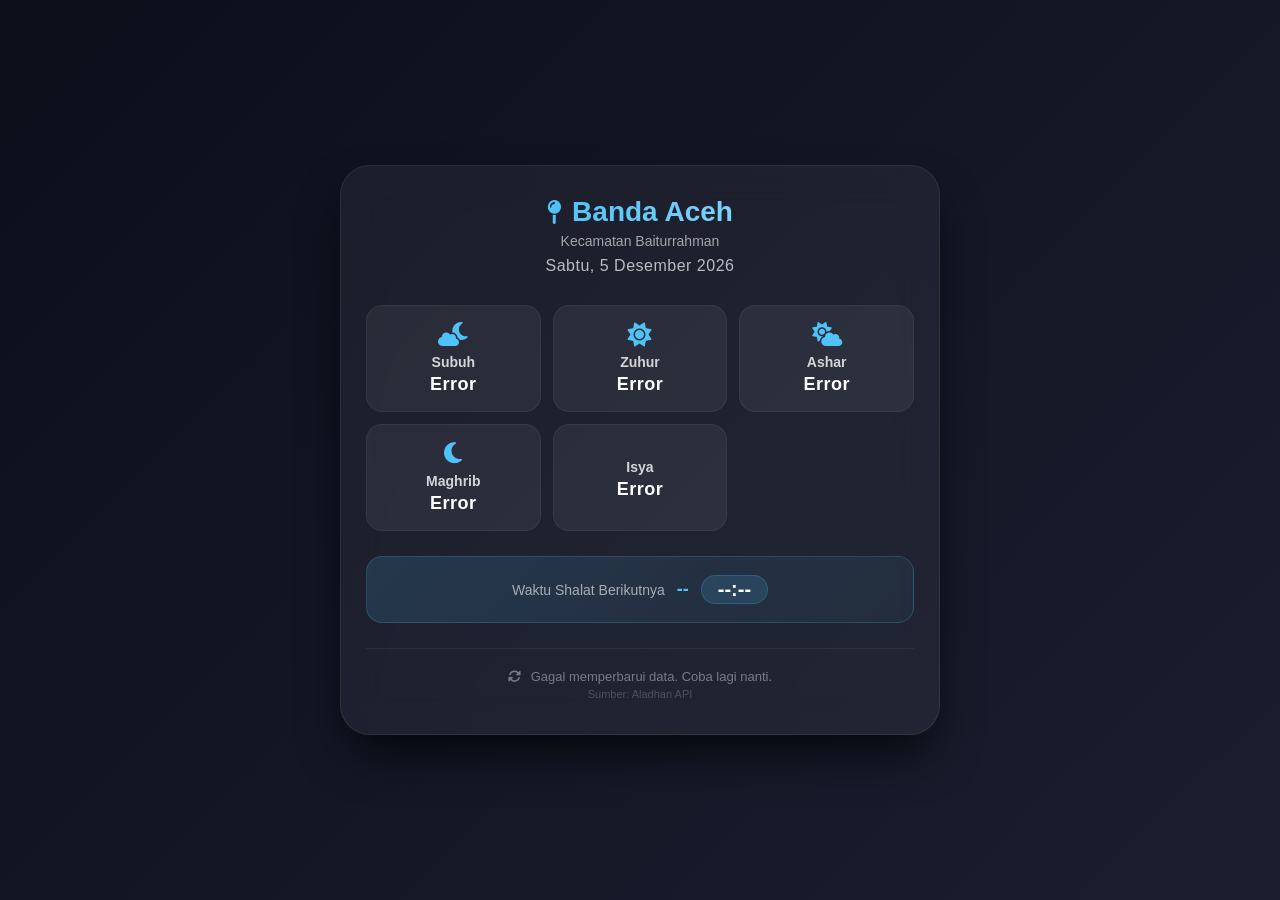
==== commit 3c031b31: "Add initial HTML structure for prayer schedule" ====
--- a/index.html
+++ b/index.html
@@ -1,314 +1,99 @@
 <!DOCTYPE html>
 <html lang="id">
 <head>
-    <meta charset="UTF-8">
-    <meta name="viewport" content="width=device-width, initial-scale=1.0">
-    <title>Analisis Toto Macau Pro - 30 Set Prediksi</title>
-    <link rel="stylesheet" href="style.css">
-    <link href="https://fonts.googleapis.com/css2?family=Inter:wght@300;400;600;700;800;900&display=swap" rel="stylesheet">
-    <link rel="stylesheet" href="https://cdnjs.cloudflare.com/ajax/libs/font-awesome/6.4.0/css/all.min.css">
+    <meta charset="UTF-8" />
+    <meta name="viewport" content="width=device-width, initial-scale=1.0" />
+    <title>Jadwal Shalat - Banda Aceh</title>
+    <link rel="stylesheet" href="style.css" />
+    <!-- Font Awesome for Icons -->
+    <link
+        rel="stylesheet"
+        href="https://cdnjs.cloudflare.com/ajax/libs/font-awesome/6.5.0/css/all.min.css"
+    />
 </head>
 <body>
-    <!-- Navbar -->
-    <nav class="navbar">
-        <div class="container">
-            <div class="nav-brand">
-                <a href="#"><i class="fas fa-robot"></i> TotoMacau<span>Pro</span></a>
+    <div class="container">
+        <!-- Header -->
+        <header>
+            <div class="location">
+                <i class="fas fa-map-pin"></i>
+                <h1>Banda Aceh</h1>
             </div>
-            <ul class="nav-menu">
-                <li><a href="#home">Beranda</a></li>
-                <li><a href="#data">Data</a></li>
-                <li><a href="#analysis">Analisis</a></li>
-                <li><a href="#patterns">Pola</a></li>
-                <li><a href="#predict">30 Set Prediksi</a></li>
-            </ul>
-            <div class="hamburger">
-                <span></span>
-                <span></span>
-                <span></span>
+            <p class="subtitle">Kecamatan Baiturrahman</p>
+            <p class="date" id="currentDate"></p>
+        </header>
+
+        <!-- Main Prayer Times -->
+        <div class="prayer-grid">
+            <div class="prayer-card" id="fajr">
+                <div class="prayer-icon">
+                    <i class="fas fa-cloud-moon"></i>
+                </div>
+                <div class="prayer-info">
+                    <h3>Subuh</h3>
+                    <p class="time" id="fajrTime">--:--</p>
+                </div>
             </div>
-        </div>
-    </nav>
 
-    <!-- Hero Section -->
-    <section id="home" class="hero">
-        <div class="container">
-            <div class="hero-content">
-                <h1>Analisis Toto Macau <span class="highlight">Pro</span></h1>
-                <p>30 Set Prediksi dengan 12 Metode Analisis • Pola Index • Mistis • Tenson • Shio</p>
-                <div class="hero-stats">
-                    <div class="stat-item">
-                        <span class="stat-number" id="totalDraws">0</span>
-                        <span class="stat-label">Total Undian</span>
-                    </div>
-                    <div class="stat-item">
-                        <span class="stat-number" id="hotNumbers">-</span>
-                        <span class="stat-label">Angka Panas</span>
-                    </div>
-                    <div class="stat-item">
-                        <span class="stat-number" id="coldNumbers">-</span>
-                        <span class="stat-label">Angka Dingin</span>
-                    </div>
-                    <div class="stat-item">
-                        <span class="stat-number" id="latestPeriod">-</span>
-                        <span class="stat-label">Periode Terakhir</span>
-                    </div>
+            <div class="prayer-card" id="dhuhr">
+                <div class="prayer-icon">
+                    <i class="fas fa-sun"></i>
+                </div>
+                <div class="prayer-info">
+                    <h3>Zuhur</h3>
+                    <p class="time" id="dhuhrTime">--:--</p>
+                </div>
+            </div>
+
+            <div class="prayer-card" id="asr">
+                <div class="prayer-icon">
+                    <i class="fas fa-cloud-sun"></i>
+                </div>
+                <div class="prayer-info">
+                    <h3>Ashar</h3>
+                    <p class="time" id="asrTime">--:--</p>
+                </div>
+            </div>
+
+            <div class="prayer-card" id="maghrib">
+                <div class="prayer-icon">
+                    <i class="fas fa-moon"></i>
+                </div>
+                <div class="prayer-info">
+                    <h3>Maghrib</h3>
+                    <p class="time" id="maghribTime">--:--</p>
+                </div>
+            </div>
+
+            <div class="prayer-card" id="isha">
+                <div class="prayer-icon">
+                    <i class="fas fa-stars"></i>
+                </div>
+                <div class="prayer-info">
+                    <h3>Isya</h3>
+                    <p class="time" id="ishaTime">--:--</p>
                 </div>
             </div>
         </div>
-    </section>
 
-    <!-- Data Section -->
-    <section id="data" class="data-section">
-        <div class="container">
-            <h2 class="section-title">📊 Data Historis</h2>
-            <p class="section-subtitle">Kelola data undian untuk analisis yang akurat</p>
-            
-            <div class="control-container">
-                <button onclick="loadHistoryData()" class="btn btn-primary">
-                    <i class="fas fa-download"></i> Muat histori.txt
-                </button>
-                <button onclick="loadSampleData()" class="btn btn-secondary">
-                    <i class="fas fa-database"></i> Data Sample
-                </button>
-                <button onclick="clearAllData()" class="btn btn-danger">
-                    <i class="fas fa-trash"></i> Hapus Semua
-                </button>
-                <span id="dataStatus" class="data-status">Status: Siap</span>
-            </div>
-
-            <div class="input-container">
-                <h3><i class="fas fa-pen"></i> Tambah Data Manual</h3>
-                <div class="input-group">
-                    <label>Tanggal & Waktu</label>
-                    <input type="datetime-local" id="drawDateTime">
-                </div>
-                <div class="input-group">
-                    <label>Periode</label>
-                    <input type="number" id="drawPeriod" placeholder="Contoh: 13645">
-                </div>
-                <div class="input-group">
-                    <label>4D Result</label>
-                    <div class="number-inputs">
-                        <input type="number" id="num1" min="0" max="9" placeholder="0" maxlength="1">
-                        <input type="number" id="num2" min="0" max="9" placeholder="0" maxlength="1">
-                        <input type="number" id="num3" min="0" max="9" placeholder="0" maxlength="1">
-                        <input type="number" id="num4" min="0" max="9" placeholder="0" maxlength="1">
-                    </div>
-                </div>
-                <button onclick="addDraw()" class="btn btn-primary" style="grid-column: 1 / -1;">
-                    <i class="fas fa-plus"></i> Tambahkan Data
-                </button>
-            </div>
-
-            <div class="data-table-wrapper">
-                <h3>Data Historis <span id="dataCount" class="data-count">(0 data)</span></h3>
-                <div class="table-responsive">
-                    <table id="dataTable">
-                        <thead>
-                            <tr>
-                                <th>Tanggal & Waktu</th>
-                                <th>Periode</th>
-                                <th>Result (4D)</th>
-                                <th>Aksi</th>
-                            </tr>
-                        </thead>
-                        <tbody id="tableBody">
-                            <tr><td colspan="4" style="text-align:center;padding:2rem;color:var(--text-secondary);">Belum ada data</td></tr>
-                        </tbody>
-                    </table>
-                </div>
+        <!-- Next Prayer Highlight -->
+        <div class="next-prayer">
+            <div class="next-prayer-content">
+                <span class="label">Waktu Shalat Berikutnya</span>
+                <span class="next-prayer-name" id="nextPrayerName">--</span>
+                <span class="next-prayer-time" id="nextPrayerTime">--:--</span>
             </div>
         </div>
-    </section>
 
-    <!-- Analysis Section -->
-    <section id="analysis" class="analysis-section">
-        <div class="container">
-            <h2 class="section-title">📈 Analisis Mendalam</h2>
-            <p class="section-subtitle">Analisis statistik, frekuensi, dan pola pergerakan</p>
-            
-            <div class="analysis-tabs">
-                <button class="tab-btn active" onclick="switchTab('frequency')">
-                    <i class="fas fa-chart-bar"></i> Frekuensi
-                </button>
-                <button class="tab-btn" onclick="switchTab('movement')">
-                    <i class="fas fa-wave-square"></i> Pergerakan
-                </button>
-                <button class="tab-btn" onclick="switchTab('pattern')">
-                    <i class="fas fa-braille"></i> Pola
-                </button>
-            </div>
-
-            <div id="tab-frequency" class="tab-content active">
-                <div class="analysis-grid">
-                    <div class="analysis-card">
-                        <h3><i class="fas fa-fire"></i> Angka Panas (Hot)</h3>
-                        <div id="hotNumbersList" class="number-list"></div>
-                    </div>
-                    <div class="analysis-card">
-                        <h3><i class="fas fa-snowflake"></i> Angka Dingin (Cold)</h3>
-                        <div id="coldNumbersList" class="number-list"></div>
-                    </div>
-                    <div class="analysis-card analysis-full">
-                        <h3><i class="fas fa-chart-bar"></i> Frekuensi Lengkap</h3>
-                        <div id="frequencyChart" class="frequency-chart"></div>
-                    </div>
-                </div>
-            </div>
-
-            <div id="tab-movement" class="tab-content">
-                <div class="movement-grid">
-                    <div class="analysis-card">
-                        <h3><i class="fas fa-arrow-up"></i> Tren Naik</h3>
-                        <div id="trendUp" class="number-list"></div>
-                    </div>
-                    <div class="analysis-card">
-                        <h3><i class="fas fa-arrow-down"></i> Tren Turun</h3>
-                        <div id="trendDown" class="number-list"></div>
-                    </div>
-                    <div class="analysis-card analysis-full">
-                        <h3><i class="fas fa-wave-square"></i> Grafik Pergerakan</h3>
-                        <div id="movementChart" class="movement-chart"></div>
-                    </div>
-                </div>
-            </div>
-
-            <div id="tab-pattern" class="tab-content">
-                <div class="pattern-grid">
-                    <div class="analysis-card">
-                        <h3><i class="fas fa-gem"></i> Pola Index</h3>
-                        <div id="indexPattern" class="pattern-content"></div>
-                    </div>
-                    <div class="analysis-card">
-                        <h3><i class="fas fa-magic"></i> Pola Mistis</h3>
-                        <div id="mysticalPattern" class="pattern-content"></div>
-                    </div>
-                    <div class="analysis-card">
-                        <h3><i class="fas fa-clock"></i> Pola Tenson</h3>
-                        <div id="tensonPattern" class="pattern-content"></div>
-                    </div>
-                    <div class="analysis-card">
-                        <h3><i class="fas fa-dragon"></i> Pola Shio</h3>
-                        <div id="shioPattern" class="pattern-content"></div>
-                    </div>
-                </div>
-            </div>
-        </div>
-    </section>
-
-    <!-- Patterns Section -->
-    <section id="patterns" class="patterns-section">
-        <div class="container">
-            <h2 class="section-title">🌀 Pola & Metode Lengkap</h2>
-            <p class="section-subtitle">12 Metode analisis untuk prediksi akurat</p>
-            
-            <div class="methods-grid">
-                <div class="method-card">
-                    <div class="method-icon"><i class="fas fa-chart-line"></i></div>
-                    <h4>Frekuensi</h4>
-                    <p>Analisis kemunculan angka</p>
-                </div>
-                <div class="method-card">
-                    <div class="method-icon"><i class="fas fa-wave-square"></i></div>
-                    <h4>Pergerakan</h4>
-                    <p>Tren naik/turun angka</p>
-                </div>
-                <div class="method-card">
-                    <div class="method-icon"><i class="fas fa-gem"></i></div>
-                    <h4>Index</h4>
-                    <p>Pola berdasarkan index</p>
-                </div>
-                <div class="method-card">
-                    <div class="method-icon"><i class="fas fa-magic"></i></div>
-                    <h4>Mistis</h4>
-                    <p>Pola angka mistis</p>
-                </div>
-                <div class="method-card">
-                    <div class="method-icon"><i class="fas fa-clock"></i></div>
-                    <h4>Tenson</h4>
-                    <p>Analisis tenson</p>
-                </div>
-                <div class="method-card">
-                    <div class="method-icon"><i class="fas fa-dragon"></i></div>
-                    <h4>Shio</h4>
-                    <p>Pola berdasarkan shio</p>
-                </div>
-                <div class="method-card">
-                    <div class="method-icon"><i class="fas fa-cubes"></i></div>
-                    <h4>Kombinasi</h4>
-                    <p>Gabungan metode</p>
-                </div>
-                <div class="method-card">
-                    <div class="method-icon"><i class="fas fa-brain"></i></div>
-                    <h4>AI Pattern</h4>
-                    <p>Pola kecerdasan buatan</p>
-                </div>
-                <div class="method-card">
-                    <div class="method-icon"><i class="fas fa-history"></i></div>
-                    <h4>Histori</h4>
-                    <p>Pola historis</p>
-                </div>
-                <div class="method-card">
-                    <div class="method-icon"><i class="fas fa-sync"></i></div>
-                    <h4>Rotasi</h4>
-                    <p>Pola rotasi angka</p>
-                </div>
-                <div class="method-card">
-                    <div class="method-icon"><i class="fas fa-balance-scale"></i></div>
-                    <h4>Keseimbangan</h4>
-                    <p>Pola genap-ganjil</p>
-                </div>
-                <div class="method-card">
-                    <div class="method-icon"><i class="fas fa-fire-alt"></i></div>
-                    <h4>Hot/Cold</h4>
-                    <p>Kombinasi panas-dingin</p>
-                </div>
-            </div>
-        </div>
-    </section>
-
-    <!-- Prediction Section -->
-    <section id="predict" class="predict-section">
-        <div class="container">
-            <h2 class="section-title">🔮 30 Set Prediksi</h2>
-            <p class="section-subtitle">Hasil prediksi dari 12 metode analisis berbeda</p>
-            
-            <div class="predict-controls">
-                <div class="method-selector">
-                    <label>Metode Utama:</label>
-                    <select id="mainMethod" onchange="generateAllPredictions()">
-                        <option value="combined">Kombinasi Semua</option>
-                        <option value="frequency">Frekuensi</option>
-                        <option value="movement">Pergerakan</option>
-                        <option value="index">Index</option>
-                        <option value="mystical">Mistis</option>
-                        <option value="tenson">Tenson</option>
-                        <option value="shio">Shio</option>
-                        <option value="ai">AI Pattern</option>
-                    </select>
-                </div>
-                <button onclick="generateAllPredictions()" class="btn btn-primary btn-large">
-                    <i class="fas fa-sync"></i> Generate 30 Set
-                </button>
-                <button onclick="exportPredictions()" class="btn btn-secondary">
-                    <i class="fas fa-file-export"></i> Export
-                </button>
-            </div>
-
-            <div id="predictionsContainer" class="predictions-container">
-                <!-- 30 sets will be generated here -->
-            </div>
-        </div>
-    </section>
-
-    <!-- Footer -->
-    <footer>
-        <div class="container">
-            <p>&copy; 2024 TotoMacau Pro Analyst</p>
-            <p class="disclaimer">⚠️ Prediksi hanya berdasarkan analisis statistik, tidak menjamin kemenangan. Gunakan dengan bijak dan bertanggung jawab.</p>
-        </div>
-    </footer>
+        <!-- Footer -->
+        <footer>
+            <p>
+                <i class="fas fa-sync-alt" id="refreshBtn"></i>
+                <span id="lastUpdate">Terakhir diperbarui: --:--</span>
+            </p>
+            <p class="source">Sumber: Aladhan API</p>
+        </footer>
+    </div>
 
     <script src="script.js"></script>
 </body>
--- a/style.css
+++ b/style.css
@@ -5,581 +5,262 @@
     box-sizing: border-box;
 }
 
-:root {
-    --primary: #6C3CE1;
-    --primary-dark: #5A2DBF;
-    --secondary: #FF6B6B;
-    --bg-dark: #0a0a1a;
-    --bg-card: #12122a;
-    --bg-card-hover: #1a1a3a;
-    --text-primary: #ffffff;
-    --text-secondary: #a0a0c0;
-    --border-color: #2a2a5a;
-    --success: #4ECDC4;
-    --warning: #FFD93D;
-}
-
 body {
-    font-family: 'Inter', -apple-system, BlinkMacSystemFont, sans-serif;
-    background: var(--bg-dark);
-    color: var(--text-primary);
-    line-height: 1.6;
-}
-
-.container {
-    max-width: 1200px;
-    margin: 0 auto;
-    padding: 0 20px;
-}
-
-/* Navbar */
-.navbar {
-    background: rgba(10, 10, 26, 0.95);
-    backdrop-filter: blur(10px);
-    border-bottom: 1px solid var(--border-color);
-    position: fixed;
-    width: 100%;
-    top: 0;
-    z-index: 1000;
-    transition: all 0.3s ease;
-}
-
-.navbar .container {
-    display: flex;
-    justify-content: space-between;
-    align-items: center;
-    padding: 1rem 20px;
-}
-
-.nav-brand a {
-    font-size: 1.5rem;
-    font-weight: 800;
-    color: var(--text-primary);
-    text-decoration: none;
-}
-
-.nav-brand i {
-    color: var(--primary);
-    margin-right: 8px;
-}
-
-.nav-brand span {
-    color: var(--primary);
-}
-
-.nav-menu {
-    display: flex;
-    list-style: none;
-    gap: 2rem;
-}
-
-.nav-menu a {
-    color: var(--text-secondary);
-    text-decoration: none;
-    transition: color 0.3s;
-    font-weight: 500;
-}
-
-.nav-menu a:hover {
-    color: var(--text-primary);
-}
-
-.hamburger {
-    display: none;
-    flex-direction: column;
-    cursor: pointer;
-}
-
-.hamburger span {
-    width: 25px;
-    height: 2px;
-    background: var(--text-primary);
-    margin: 3px 0;
-    transition: 0.3s;
-}
-
-/* Hero Section */
-.hero {
-    padding: 120px 0 80px;
-    background: linear-gradient(135deg, var(--bg-dark) 0%, #1a0a3a 50%, var(--bg-dark) 100%);
-    text-align: center;
-    border-bottom: 1px solid var(--border-color);
-}
-
-.hero h1 {
-    font-size: 3.5rem;
-    font-weight: 800;
-    margin-bottom: 0.5rem;
-    background: linear-gradient(135deg, #fff 0%, var(--primary) 100%);
-    -webkit-background-clip: text;
-    -webkit-text-fill-color: transparent;
-}
-
-.hero p {
-    font-size: 1.2rem;
-    color: var(--text-secondary);
-    margin-bottom: 3rem;
-}
-
-.hero-stats {
+    font-family: 'Segoe UI', Tahoma, Geneva, Verdana, sans-serif;
+    background: linear-gradient(135deg, #0c0e1a 0%, #1a1e2f 100%);
+    color: #ffffff;
+    min-height: 100vh;
     display: flex;
     justify-content: center;
-    gap: 4rem;
-}
-
-.stat-item {
-    text-align: center;
-}
-
-.stat-number {
-    display: block;
-    font-size: 2.5rem;
-    font-weight: 800;
-    color: var(--text-primary);
-}
-
-.stat-label {
-    color: var(--text-secondary);
-    font-size: 0.9rem;
-}
-
-/* Section Titles */
-.section-title {
-    font-size: 2.5rem;
-    font-weight: 700;
-    text-align: center;
-    margin-bottom: 0.5rem;
-}
-
-.section-subtitle {
-    color: var(--text-secondary);
-    text-align: center;
-    margin-bottom: 3rem;
-}
-
-/* Data Section */
-.data-section {
-    padding: 80px 0;
-    border-bottom: 1px solid var(--border-color);
-}
-
-.input-container {
-    background: var(--bg-card);
-    padding: 2rem;
-    border-radius: 16px;
-    border: 1px solid var(--border-color);
-    margin-bottom: 2rem;
-    display: grid;
-    grid-template-columns: repeat(auto-fit, minmax(200px, 1fr));
-    gap: 1.5rem;
-    align-items: end;
-}
-
-.input-group label {
-    display: block;
-    color: var(--text-secondary);
-    font-size: 0.85rem;
-    margin-bottom: 0.3rem;
-    font-weight: 600;
-}
-
-.input-group input {
+    align-items: center;
+    padding: 20px;
+}
+
+.container {
+    max-width: 600px;
     width: 100%;
-    padding: 0.75rem 1rem;
-    background: var(--bg-dark);
-    border: 1px solid var(--border-color);
-    border-radius: 8px;
-    color: var(--text-primary);
-    font-size: 1rem;
-    transition: border-color 0.3s;
-}
-
-.input-group input:focus {
-    outline: none;
-    border-color: var(--primary);
-}
-
-.number-inputs {
-    display: flex;
-    gap: 0.5rem;
-}
-
-.number-inputs input {
-    width: 60px;
-    text-align: center;
-    font-size: 1.5rem;
-    font-weight: 700;
-}
-
-/* Buttons */
-.btn {
-    display: inline-flex;
-    align-items: center;
-    gap: 0.5rem;
-    padding: 0.75rem 1.5rem;
-    border: none;
-    border-radius: 8px;
-    font-weight: 600;
-    cursor: pointer;
-    transition: all 0.3s;
-    text-decoration: none;
-}
-
-.btn-primary {
-    background: var(--primary);
-    color: white;
-}
-
-.btn-primary:hover {
-    background: var(--primary-dark);
-    transform: translateY(-2px);
-    box-shadow: 0 10px 30px rgba(108, 60, 225, 0.3);
-}
-
-.btn-secondary {
-    background: var(--bg-card);
-    color: var(--text-primary);
-    border: 1px solid var(--border-color);
-}
-
-.btn-secondary:hover {
-    background: var(--bg-card-hover);
-}
-
-.btn-danger {
-    background: var(--secondary);
-    color: white;
-}
-
-.btn-danger:hover {
-    background: #e55a5a;
-}
-
-.btn-large {
-    padding: 1rem 2.5rem;
-    font-size: 1.1rem;
-}
-
-/* Table */
-.data-table-wrapper {
-    background: var(--bg-card);
-    padding: 2rem;
-    border-radius: 16px;
-    border: 1px solid var(--border-color);
-}
-
-.data-table-wrapper h3 {
-    margin-bottom: 1rem;
-    color: var(--text-primary);
-}
-
-.table-responsive {
-    overflow-x: auto;
-}
-
-table {
-    width: 100%;
-    border-collapse: collapse;
-}
-
-table th {
-    background: var(--bg-dark);
-    color: var(--text-secondary);
-    padding: 0.75rem 1rem;
-    text-align: left;
-    font-weight: 600;
-    border-bottom: 2px solid var(--border-color);
-}
-
-table td {
-    padding: 0.75rem 1rem;
-    border-bottom: 1px solid var(--border-color);
-}
-
-table tr:hover {
-    background: var(--bg-card-hover);
-}
-
-.action-btn {
-    background: none;
-    border: none;
-    color: var(--secondary);
-    cursor: pointer;
-    padding: 0.25rem 0.5rem;
-    border-radius: 4px;
-    transition: all 0.3s;
-}
-
-.action-btn:hover {
-    background: rgba(255, 107, 107, 0.2);
-}
-
-/* Analysis Section */
-.analysis-section {
-    padding: 80px 0;
-    border-bottom: 1px solid var(--border-color);
-}
-
-.analysis-grid {
-    display: grid;
-    grid-template-columns: 1fr 1fr;
-    gap: 2rem;
-}
-
-.analysis-card {
-    background: var(--bg-card);
-    padding: 2rem;
-    border-radius: 16px;
-    border: 1px solid var(--border-color);
-}
-
-.analysis-full {
-    grid-column: 1 / -1;
-}
-
-.analysis-card h3 {
-    margin-bottom: 1.5rem;
-    display: flex;
-    align-items: center;
-    gap: 0.5rem;
-}
-
-.analysis-card h3 i {
-    color: var(--primary);
-}
-
-.number-list {
-    display: flex;
-    flex-wrap: wrap;
-    gap: 0.75rem;
-}
-
-.number-badge {
-    display: inline-flex;
-    align-items: center;
-    justify-content: center;
-    width: 45px;
-    height: 45px;
-    border-radius: 50%;
-    font-weight: 700;
-    font-size: 1.1rem;
-    background: var(--bg-dark);
-    border: 2px solid var(--border-color);
-}
-
-.number-badge.hot {
-    border-color: var(--secondary);
-    color: var(--secondary);
-    animation: pulse 1.5s infinite;
-}
-
-.number-badge.cold {
-    border-color: var(--primary);
-    color: var(--primary);
-}
-
-.number-badge .count {
-    font-size: 0.6rem;
-    opacity: 0.6;
-    margin-left: 2px;
-}
-
-@keyframes pulse {
-    0%, 100% { transform: scale(1); }
-    50% { transform: scale(1.1); }
-}
-
-.frequency-chart {
-    min-height: 200px;
-    display: flex;
-    align-items: flex-end;
-    gap: 8px;
-    padding-top: 20px;
-}
-
-.chart-bar-wrapper {
-    flex: 1;
-    display: flex;
-    flex-direction: column;
-    align-items: center;
-    height: 200px;
-}
-
-.chart-bar {
-    width: 100%;
-    max-width: 30px;
-    background: linear-gradient(to top, var(--primary), var(--secondary));
-    border-radius: 4px 4px 0 0;
-    transition: height 0.5s ease;
-    min-height: 4px;
-}
-
-.chart-label {
-    color: var(--text-secondary);
-    font-size: 0.75rem;
-    margin-top: 4px;
-}
-
-/* Prediction Section */
-.predict-section {
-    padding: 80px 0;
-}
-
-.predict-container {
-    display: grid;
-    grid-template-columns: 1fr 1.5fr;
-    gap: 2rem;
-}
-
-.predict-method {
-    background: var(--bg-card);
-    padding: 2rem;
-    border-radius: 16px;
-    border: 1px solid var(--border-color);
-}
-
-.predict-method h3 {
-    margin-bottom: 1.5rem;
-}
-
-.method-options {
-    display: flex;
-    flex-direction: column;
-    gap: 0.75rem;
-    margin-bottom: 2rem;
-}
-
-.method-label {
-    display: flex;
-    align-items: center;
-    gap: 0.75rem;
-    cursor: pointer;
-    color: var(--text-secondary);
-}
-
-.method-label input[type="radio"] {
-    accent-color: var(--primary);
-}
-
-.predict-result {
-    background: var(--bg-card);
-    padding: 2rem;
-    border-radius: 16px;
-    border: 1px solid var(--border-color);
-}
-
-.predict-result h3 {
-    margin-bottom: 1.5rem;
-}
-
-.prediction-numbers {
-    display: flex;
-    gap: 1.5rem;
-    flex-wrap: wrap;
-    justify-content: center;
-    margin: 1.5rem 0;
-}
-
-.prediction-number {
-    width: 70px;
-    height: 70px;
+    background: rgba(255, 255, 255, 0.05);
+    backdrop-filter: blur(20px);
+    -webkit-backdrop-filter: blur(20px);
+    border-radius: 30px;
+    padding: 30px 25px;
+    box-shadow: 0 25px 50px -12px rgba(0, 0, 0, 0.8);
+    border: 1px solid rgba(255, 255, 255, 0.08);
+}
+
+/* Header */
+header {
+    text-align: center;
+    margin-bottom: 30px;
+}
+
+.location {
     display: flex;
     align-items: center;
     justify-content: center;
-    font-size: 2rem;
-    font-weight: 800;
-    background: linear-gradient(135deg, var(--primary), var(--secondary));
+    gap: 10px;
+    margin-bottom: 5px;
+}
+
+.location i {
+    color: #4fc3f7;
+    font-size: 24px;
+}
+
+.location h1 {
+    font-size: 28px;
+    font-weight: 700;
+    background: linear-gradient(135deg, #4fc3f7, #81d4fa);
+    -webkit-background-clip: text;
+    -webkit-text-fill-color: transparent;
+    background-clip: text;
+}
+
+.subtitle {
+    color: rgba(255, 255, 255, 0.6);
+    font-size: 14px;
+    margin-bottom: 8px;
+}
+
+.date {
+    color: rgba(255, 255, 255, 0.7);
+    font-size: 16px;
+    font-weight: 300;
+    letter-spacing: 0.5px;
+}
+
+/* Prayer Grid */
+.prayer-grid {
+    display: grid;
+    grid-template-columns: repeat(3, 1fr);
+    gap: 12px;
+    margin-bottom: 25px;
+}
+
+.prayer-card {
+    background: rgba(255, 255, 255, 0.06);
     border-radius: 16px;
-    color: white;
-    box-shadow: 0 10px 30px rgba(108, 60, 225, 0.3);
-}
-
-.empty-message {
-    color: var(--text-secondary);
-    text-align: center;
-    padding: 2rem 0;
-}
-
-.prediction-explanation {
-    background: var(--bg-dark);
-    padding: 1rem;
-    border-radius: 8px;
-    color: var(--text-secondary);
-    font-size: 0.95rem;
-    margin-top: 1rem;
+    padding: 16px 10px;
+    text-align: center;
+    transition: all 0.3s ease;
+    border: 1px solid rgba(255, 255, 255, 0.06);
+    cursor: default;
+}
+
+.prayer-card:hover {
+    background: rgba(255, 255, 255, 0.12);
+    transform: translateY(-2px);
+    border-color: rgba(79, 195, 247, 0.3);
+}
+
+.prayer-icon i {
+    font-size: 24px;
+    color: #4fc3f7;
+    margin-bottom: 8px;
+}
+
+.prayer-info h3 {
+    font-size: 14px;
+    font-weight: 600;
+    color: rgba(255, 255, 255, 0.8);
+    margin-bottom: 4px;
+}
+
+.prayer-info .time {
+    font-size: 18px;
+    font-weight: 700;
+    color: #ffffff;
+    letter-spacing: 0.5px;
+}
+
+/* Active Prayer Card */
+.prayer-card.active {
+    background: rgba(79, 195, 247, 0.2);
+    border-color: #4fc3f7;
+    box-shadow: 0 0 20px rgba(79, 195, 247, 0.15);
+}
+
+.prayer-card.active .prayer-icon i {
+    color: #81d4fa;
+}
+
+.prayer-card.active .time {
+    color: #4fc3f7;
+}
+
+/* Next Prayer */
+.next-prayer {
+    background: linear-gradient(135deg, rgba(79, 195, 247, 0.15), rgba(79, 195, 247, 0.05));
+    border-radius: 16px;
+    padding: 18px 20px;
+    margin-bottom: 25px;
+    border: 1px solid rgba(79, 195, 247, 0.2);
+    text-align: center;
+}
+
+.next-prayer-content {
+    display: flex;
+    align-items: center;
+    justify-content: center;
+    gap: 12px;
+    flex-wrap: wrap;
+}
+
+.next-prayer .label {
+    font-size: 14px;
+    color: rgba(255, 255, 255, 0.6);
+    font-weight: 300;
+}
+
+.next-prayer-name {
+    font-size: 18px;
+    font-weight: 700;
+    color: #4fc3f7;
+}
+
+.next-prayer-time {
+    font-size: 20px;
+    font-weight: 700;
+    color: #ffffff;
+    background: rgba(79, 195, 247, 0.15);
+    padding: 2px 16px;
+    border-radius: 20px;
+    border: 1px solid rgba(79, 195, 247, 0.2);
 }
 
 /* Footer */
 footer {
-    background: var(--bg-card);
-    padding: 2rem 0;
-    border-top: 1px solid var(--border-color);
-    text-align: center;
-}
-
-.disclaimer {
-    display: block;
-    color: var(--text-secondary);
-    font-size: 0.8rem;
-    margin-top: 0.5rem;
+    text-align: center;
+    padding-top: 20px;
+    border-top: 1px solid rgba(255, 255, 255, 0.06);
+}
+
+footer p {
+    color: rgba(255, 255, 255, 0.4);
+    font-size: 13px;
+    margin-bottom: 4px;
+}
+
+footer i {
+    cursor: pointer;
+    transition: transform 0.3s ease;
+    margin-right: 6px;
+}
+
+footer i:hover {
+    transform: rotate(180deg);
+    color: #4fc3f7;
+}
+
+.source {
+    font-size: 11px !important;
+    opacity: 0.5;
 }
 
 /* Responsive */
-@media (max-width: 768px) {
-    .hamburger {
-        display: flex;
-    }
-
-    .nav-menu {
-        position: fixed;
-        left: -100%;
-        top: 70px;
-        flex-direction: column;
-        background: var(--bg-dark);
-        width: 100%;
-        text-align: center;
-        transition: 0.3s;
-        padding: 2rem 0;
-        border-bottom: 1px solid var(--border-color);
-    }
-
-    .nav-menu.active {
-        left: 0;
-    }
-
-    .hero h1 {
-        font-size: 2.2rem;
-    }
-
-    .hero-stats {
-        flex-direction: column;
-        gap: 1rem;
-    }
-
-    .analysis-grid {
-        grid-template-columns: 1fr;
-    }
-
-    .predict-container {
-        grid-template-columns: 1fr;
-    }
-
-    .number-inputs input {
-        width: 45px;
-        font-size: 1.2rem;
-    }
-
-    .input-container {
-        grid-template-columns: 1fr;
-    }
-
-    .stat-number {
-        font-size: 2rem;
-    }
-
-    .prediction-number {
-        width: 55px;
-        height: 55px;
-        font-size: 1.5rem;
-    }
-}
+@media (max-width: 480px) {
+    .container {
+        padding: 20px 15px;
+        border-radius: 20px;
+    }
+
+    .prayer-grid {
+        grid-template-columns: repeat(3, 1fr);
+        gap: 8px;
+    }
+
+    .prayer-card {
+        padding: 12px 8px;
+    }
+
+    .prayer-icon i {
+        font-size: 18px;
+    }
+
+    .prayer-info h3 {
+        font-size: 12px;
+    }
+
+    .prayer-info .time {
+        font-size: 15px;
+    }
+
+    .location h1 {
+        font-size: 22px;
+    }
+
+    .next-prayer {
+        padding: 14px 16px;
+    }
+
+    .next-prayer-name {
+        font-size: 15px;
+    }
+
+    .next-prayer-time {
+        font-size: 16px;
+        padding: 2px 12px;
+    }
+}
+
+@media (max-width: 380px) {
+    .prayer-grid {
+        grid-template-columns: repeat(2, 1fr);
+    }
+}
+
+/* Loading Animation */
+@keyframes pulse {
+    0%,
+    100% {
+        opacity: 1;
+    }
+    50% {
+        opacity: 0.5;
+    }
+}
+
+.loading .time {
+    animation: pulse 1.5s ease-in-out infinite;
+    color: rgba(255, 255, 255, 0.3);
+}
